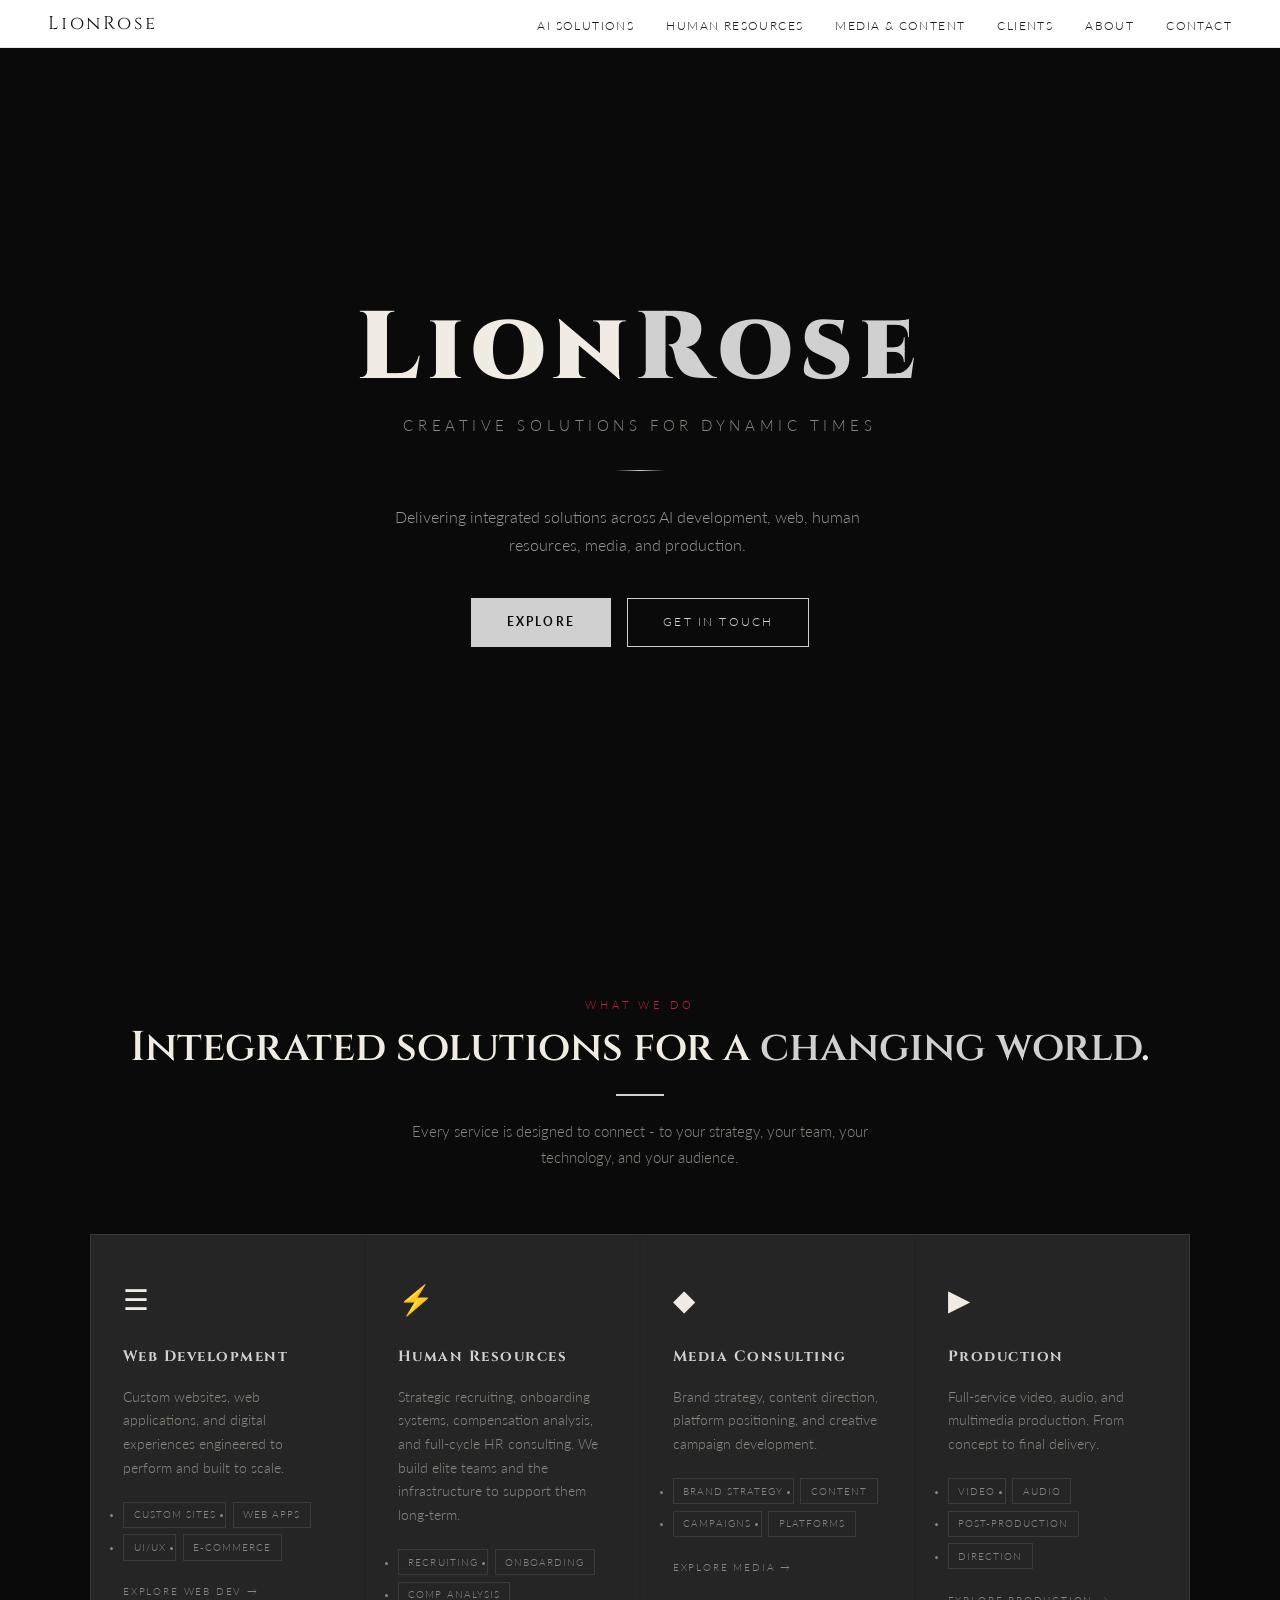
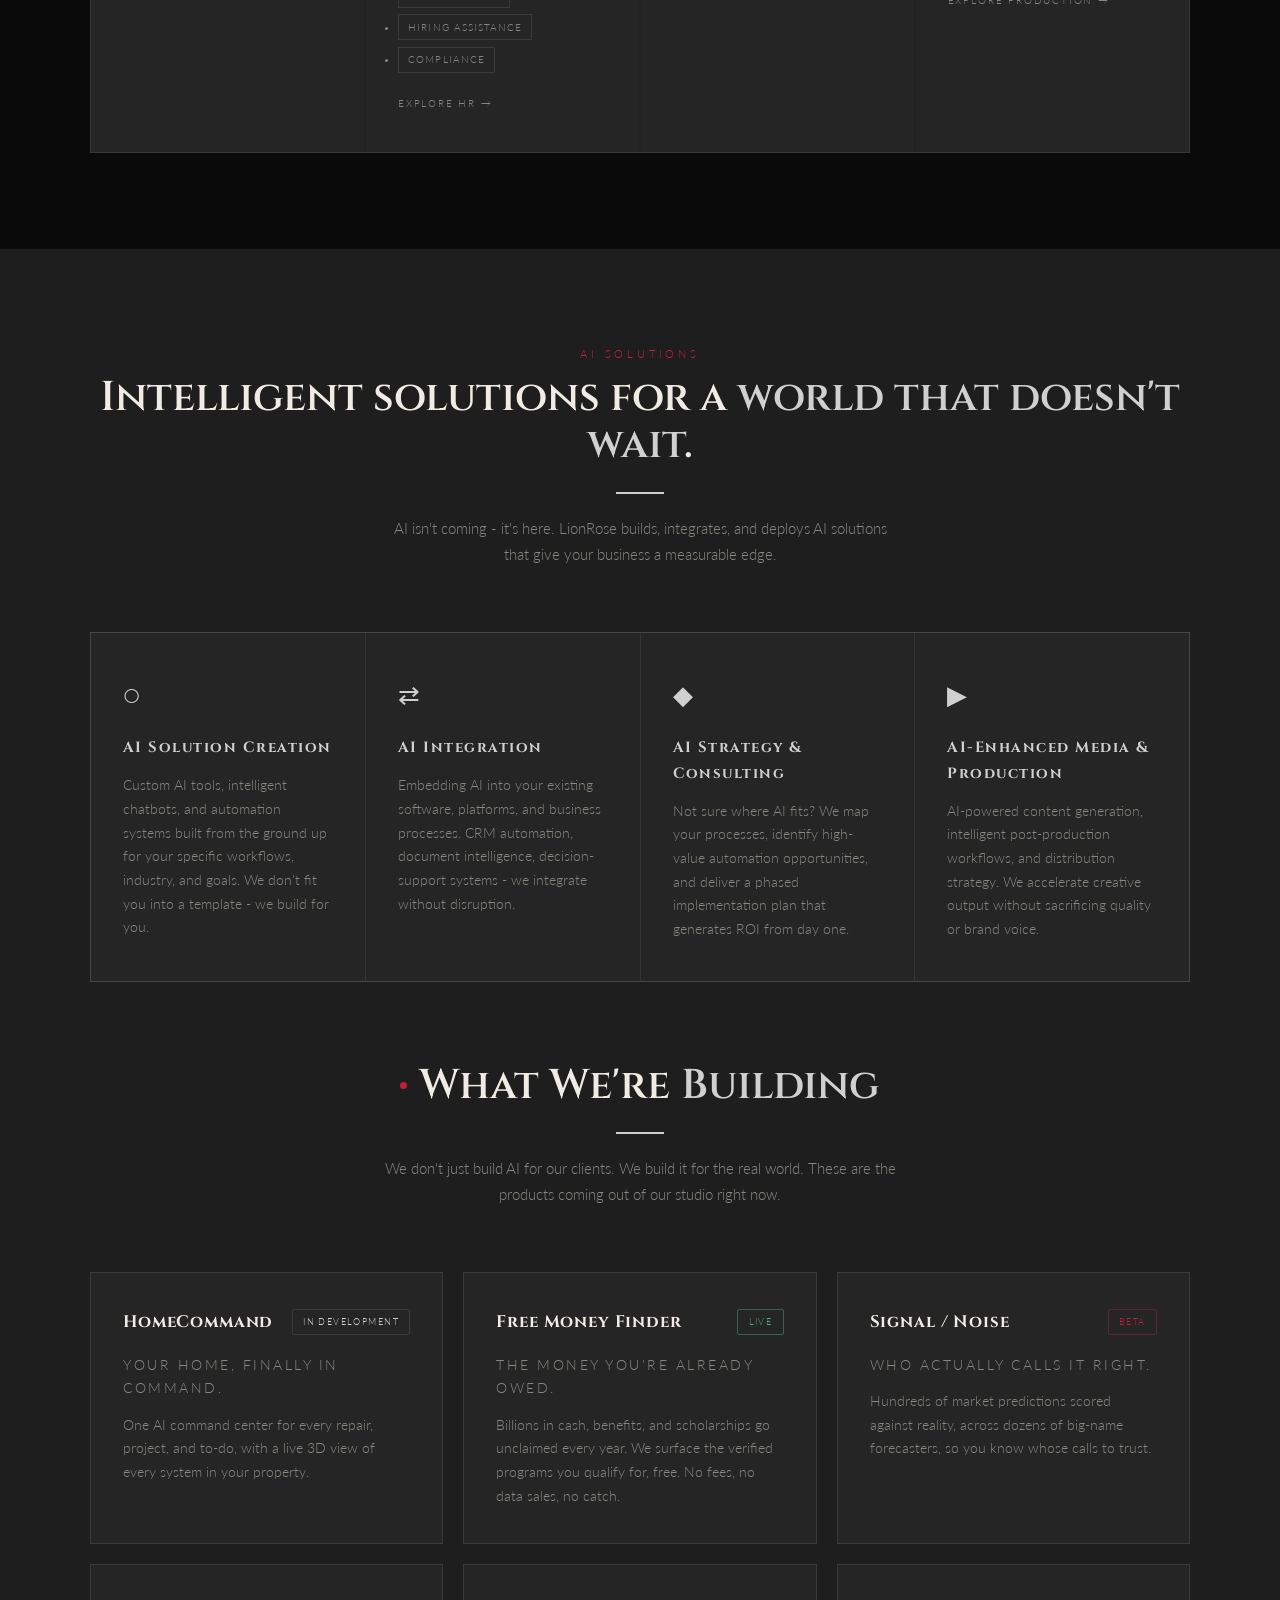
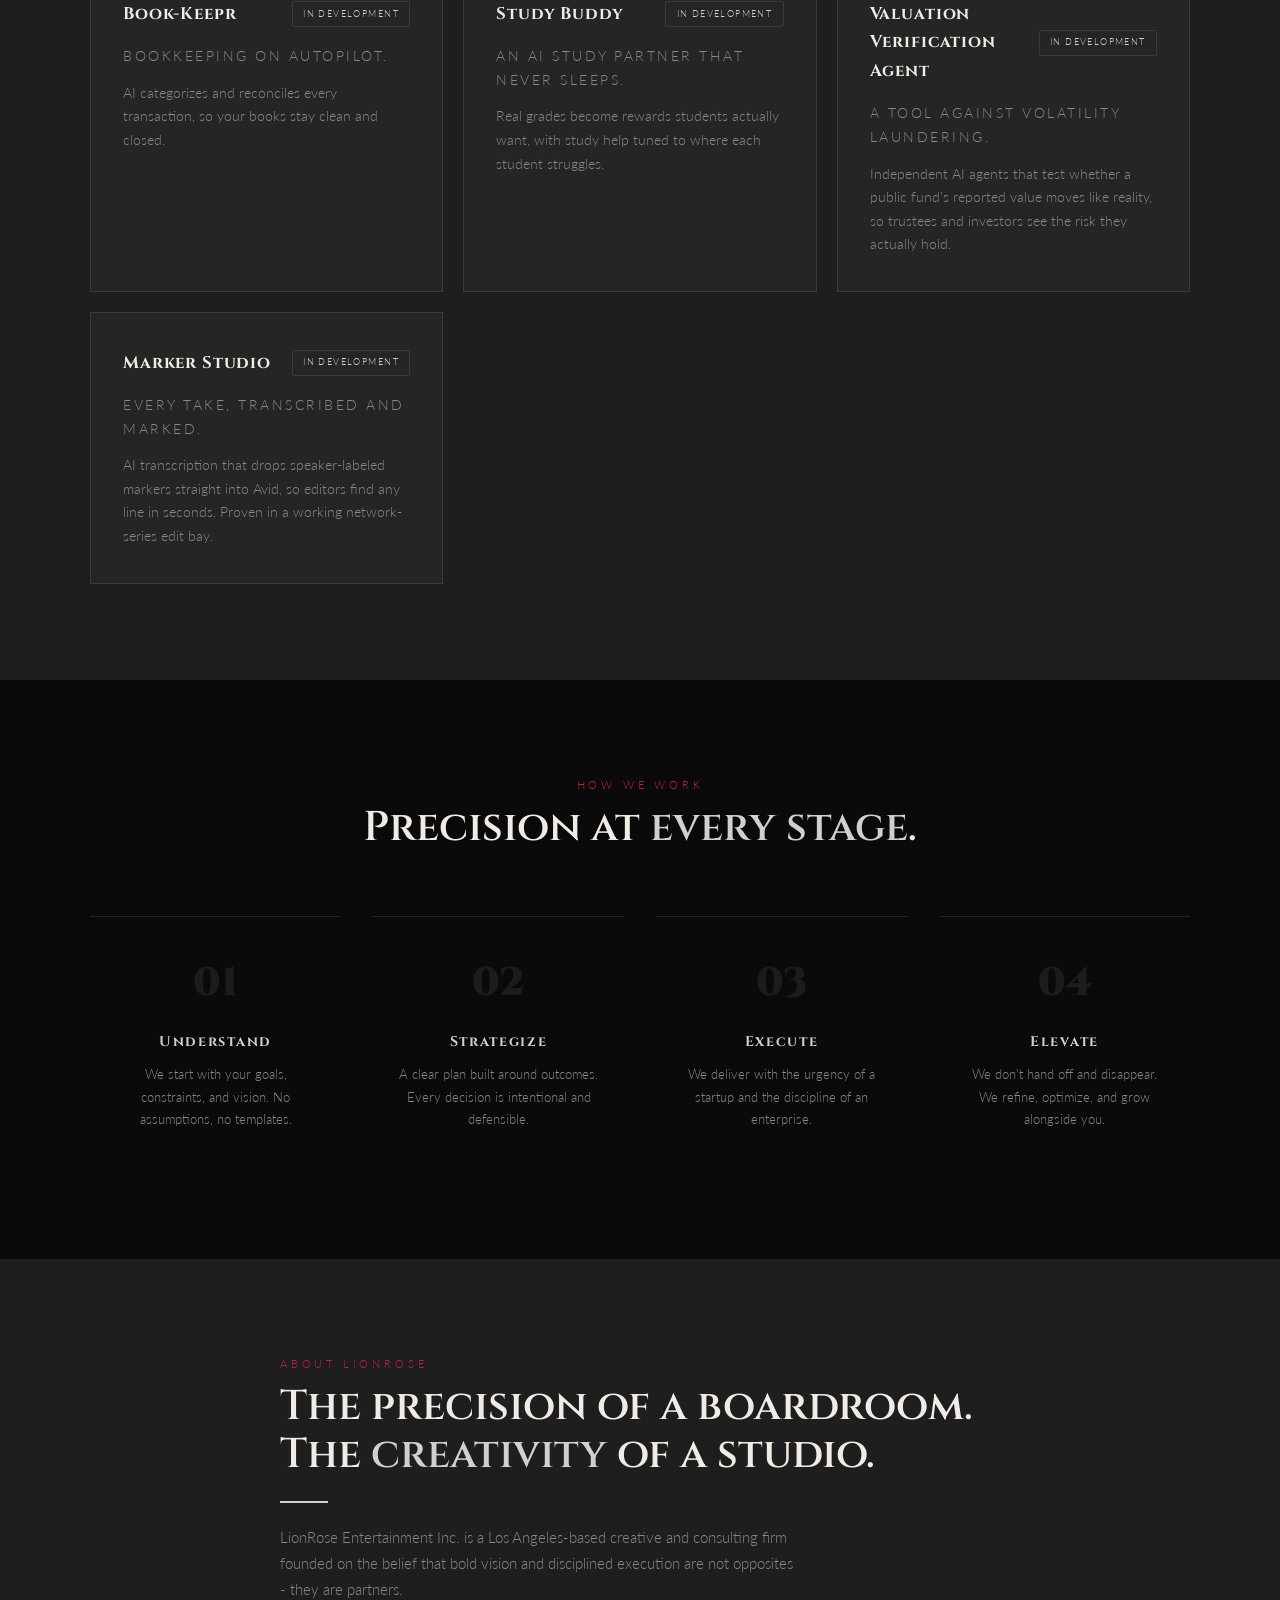
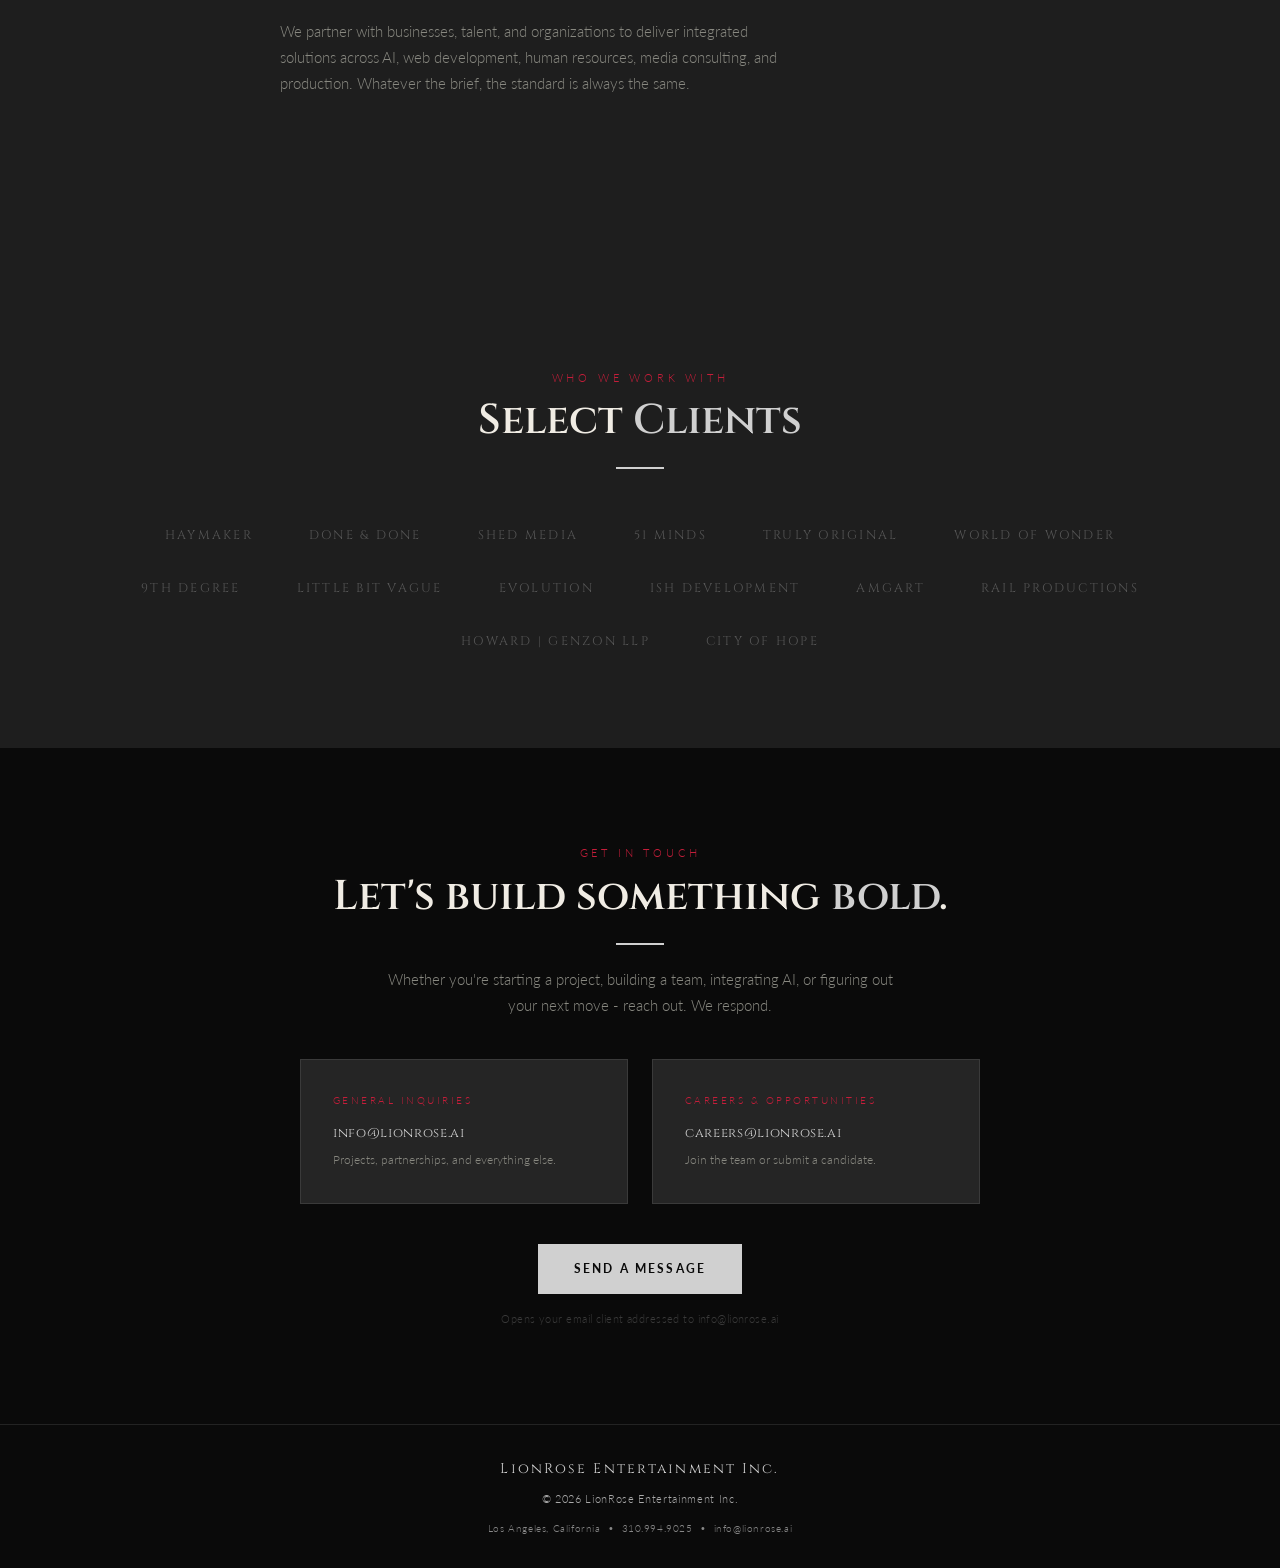
==== index.html @ 69654833 "Refresh What We're Building: FMF live, Signal/Noise rebrand, add Marker Studio" ====
<!DOCTYPE html>
<html lang="en">
<head>
  <meta charset="UTF-8" />
  <meta name="viewport" content="width=device-width, initial-scale=1.0" />
  <title>LionRose | Creative Solutions for Dynamic Times</title>
  <link href="https://fonts.googleapis.com/css2?family=Cinzel:wght@400;600;900&family=Lato:wght@300;400;700&display=swap" rel="stylesheet" />
  <style>
    *, *::before, *::after { box-sizing: border-box; margin: 0; padding: 0; }
    :root {
      --black:    #0a0a0a;
      --dark:     #1e1e1e;
      --card-bg:  #252525;
      --silver:   #d0d0d0;
      --silver-lt:#f0f0f0;
      --red:      #c41e3a;
      --white:    #f0ece4;
      --muted:    #888880;
      --border:   rgba(200,200,200,0.13);
    }
    html { scroll-behavior: smooth; }
    body { background: var(--black); color: var(--white); font-family: 'Lato', sans-serif; font-weight: 300; line-height: 1.7; overflow-x: hidden; }
    nav { position: fixed; top: 0; left: 0; right: 0; z-index: 100; display: flex; align-items: center; justify-content: space-between; padding: 0.5rem 3rem; background: #ffffff; border-bottom: 1px solid #e8e8e8; box-shadow: 0 1px 6px rgba(0,0,0,0.07); }
    .nav-logo { font-family: 'Cinzel', serif; font-size: 1.15rem; letter-spacing: 0.15em; color: #111111; text-decoration: none; }
    .nav-links { display: flex; gap: 2rem; list-style: none; }
    .nav-links a { color: #1a1a1a; text-decoration: none; font-size: 0.73rem; letter-spacing: 0.12em; text-transform: uppercase; transition: color 0.2s; }
    .nav-links a:hover { color: var(--red); }
    #hero { position: relative; min-height: 100vh; display: flex; flex-direction: column; align-items: center; justify-content: center; text-align: center; padding: 8rem 2rem 5rem; background: var(--black); overflow: hidden; }
    .hero-logo { display: none; }
    .hero-content { position: relative; z-index: 2; }
    @keyframes up { from { opacity:0; transform:translateY(18px); } to { opacity:1; transform:translateY(0); } }
    .hero-name { font-family: 'Cinzel', serif; font-size: clamp(2.8rem, 8vw, 6rem); font-weight: 900; letter-spacing: 0.08em; line-height: 1; color: var(--white); animation: up 1s 0.15s ease both; }
    .hero-name span { color: var(--silver); }
    .hero-tag { margin-top: 1rem; font-size: clamp(0.75rem, 2vw, 0.95rem); letter-spacing: 0.3em; text-transform: uppercase; color: var(--muted); animation: up 1s 0.3s ease both; }
    .divider { margin: 2rem auto; width: 50px; height: 1px; background: linear-gradient(to right, transparent, var(--silver), transparent); animation: up 1s 0.4s ease both; }
    .hero-desc { max-width: 540px; font-size: 1rem; color: #9a9490; animation: up 1s 0.5s ease both; }
    .btn-group { margin-top: 2.5rem; display: flex; gap: 1rem; flex-wrap: wrap; justify-content: center; animation: up 1s 0.7s ease both; }
    .btn { padding: 0.85rem 2.2rem; font-family: 'Lato', sans-serif; font-size: 0.75rem; letter-spacing: 0.18em; text-transform: uppercase; text-decoration: none; border: 1px solid; transition: all 0.25s; display: inline-block; }
    .btn-primary { background: var(--silver); border-color: var(--silver); color: #0a0a0a; font-weight: 700; }
    .btn-primary:hover { background: var(--silver-lt); }
    .btn-secondary { background: transparent; border-color: var(--silver); color: var(--silver); }
    .btn-secondary:hover { background: rgba(200,200,200,0.08); }
    section { padding: 6rem 2rem; }
    .container { max-width: 1100px; margin: 0 auto; }
    .sec-label { font-size: 0.68rem; letter-spacing: 0.35em; text-transform: uppercase; color: var(--red); margin-bottom: 0.6rem; }
    .sec-title { font-family: 'Cinzel', serif; font-size: clamp(1.7rem, 4vw, 2.6rem); font-weight: 600; color: var(--white); line-height: 1.15; }
    .sec-title span { color: var(--silver); }
    .sec-sub { margin-top: 1rem; max-width: 520px; color: var(--muted); font-size: 0.95rem; }
    .silver-line { width: 48px; height: 2px; background: var(--silver); margin: 1.4rem 0; }
    #ai { background: var(--dark); }
    .ai-header { text-align: center; margin-bottom: 4rem; }
    .ai-header .silver-line { margin: 1.4rem auto; }
    .ai-header .sec-sub { margin: 0 auto; text-align: center; }
    .ai-grid { display: grid; grid-template-columns: repeat(auto-fit, minmax(230px, 1fr)); gap: 1px; background: var(--border); border: 1px solid var(--border); }
    .ai-card { background: var(--card-bg); padding: 2.5rem 2rem; position: relative; overflow: hidden; transition: background 0.3s; }
    .ai-card:hover { background: #1c1c1c; }
    .ai-card::after { content: ''; position: absolute; top: 0; left: 0; width: 3px; height: 100%; background: linear-gradient(to bottom, var(--red), var(--silver)); transform: scaleY(0); transform-origin: top; transition: transform 0.35s; }
    .ai-card:hover::after { transform: scaleY(1); }
    .ai-icon { font-size: 1.6rem; margin-bottom: 1.2rem; color: var(--silver); }
    .ai-card h3 { font-family: 'Cinzel', serif; font-size: 0.93rem; letter-spacing: 0.1em; color: var(--silver); margin-bottom: 0.8rem; }
    .ai-card p { font-size: 0.87rem; color: #888880; line-height: 1.7; }
    .lab-divider { margin: 5rem auto 4rem; text-align: center; }
    .lab-divider .silver-line { margin: 1.4rem auto; }
    .lab-divider .sec-sub { margin: 0 auto; text-align: center; }
    .lab-eyebrow { display: inline-flex; align-items: center; gap: 0.5rem; font-size: 0.62rem; letter-spacing: 0.3em; text-transform: uppercase; color: var(--red); }
    .lab-pulse { width: 7px; height: 7px; border-radius: 50%; background: var(--red); box-shadow: 0 0 0 0 rgba(196,30,58,0.6); animation: pulse 2s infinite; }
    @keyframes pulse { 0% { box-shadow: 0 0 0 0 rgba(196,30,58,0.5); } 70% { box-shadow: 0 0 0 9px rgba(196,30,58,0); } 100% { box-shadow: 0 0 0 0 rgba(196,30,58,0); } }
    .lab-grid { display: grid; grid-template-columns: repeat(auto-fit, minmax(280px, 1fr)); gap: 1.25rem; }
    .lab-card { background: var(--card-bg); border: 1px solid var(--border); padding: 2.2rem 2rem; position: relative; overflow: hidden; transition: transform 0.3s, box-shadow 0.3s, border-color 0.3s; }
    .lab-card::before { content: ''; position: absolute; top: 0; left: 0; width: 100%; height: 2px; background: linear-gradient(to right, var(--red), var(--silver)); transform: scaleX(0); transform-origin: left; transition: transform 0.4s; }
    .lab-card:hover { transform: translateY(-5px); box-shadow: 0 14px 44px rgba(0,0,0,0.55); border-color: rgba(200,200,200,0.25); }
    .lab-card:hover::before { transform: scaleX(1); }
    .lab-top { display: flex; align-items: center; justify-content: space-between; margin-bottom: 1rem; gap: 1rem; }
    .lab-card h3 { font-family: 'Cinzel', serif; font-size: 1.05rem; letter-spacing: 0.05em; color: var(--white); }
    .lab-status { flex-shrink: 0; font-size: 0.55rem; letter-spacing: 0.16em; text-transform: uppercase; padding: 0.28rem 0.65rem; border: 1px solid var(--border); border-radius: 2px; color: var(--silver); white-space: nowrap; }
    .lab-status.beta { color: var(--red); border-color: rgba(196,30,58,0.4); }
    .lab-status.live { color: #4caf7d; border-color: rgba(76,175,125,0.45); }
    .lab-status.concept { color: var(--muted); }
    .lab-tagline { font-size: 0.7rem; letter-spacing: 0.18em; text-transform: uppercase; color: var(--silver); margin-bottom: 0.8rem; }
    .lab-card p { font-size: 0.87rem; color: #888880; line-height: 1.7; }
    #services { background: var(--black); }
    .services-header { text-align: center; margin-bottom: 4rem; }
    .services-header .silver-line { margin: 1.4rem auto; }
    .services-header .sec-sub { margin: 0 auto; text-align: center; }
    .services-grid { display: grid; grid-template-columns: repeat(auto-fit, minmax(240px, 1fr)); gap: 1.5px; background: var(--border); border: 1px solid var(--border); }
    .service-card { background: var(--card-bg); padding: 2.5rem 2rem; position: relative; overflow: hidden; transition: transform 0.3s, box-shadow 0.3s; display: block; text-decoration: none; color: inherit; cursor: pointer; }
    .service-card::before { content: ''; position: absolute; bottom: 0; left: 0; width: 100%; height: 2px; background: linear-gradient(to right, var(--red), var(--silver)); transform: scaleX(0); transform-origin: left; transition: transform 0.35s; }
    .service-card:hover { transform: translateY(-4px); box-shadow: 0 12px 40px rgba(0,0,0,0.5); }
    .service-card:hover::before { transform: scaleX(1); }
    .service-card-arrow { display: block; margin-top: 1.4rem; font-size: 0.63rem; letter-spacing: 0.18em; text-transform: uppercase; color: var(--muted); transition: color 0.2s; }
    .service-card:hover .service-card-arrow { color: var(--silver); }
    .s-icon { font-size: 1.8rem; margin-bottom: 1.2rem; }
    .service-card h3 { font-family: 'Cinzel', serif; font-size: 0.93rem; letter-spacing: 0.1em; color: var(--silver); margin-bottom: 1rem; }
    .service-card p { font-size: 0.87rem; color: #888880; line-height: 1.7; }
    .tag-list { margin-top: 1.4rem; display: flex; flex-wrap: wrap; gap: 0.4rem; }
    .tag { font-size: 0.63rem; letter-spacing: 0.1em; text-transform: uppercase; padding: 0.22rem 0.6rem; border: 1px solid var(--border); color: var(--muted); }
    #clients { background: var(--dark); text-align: center; }
    .clients-header { margin-bottom: 3.5rem; }
    .clients-header .silver-line { margin: 1.4rem auto; }
    .clients-row { display: flex; flex-wrap: wrap; align-items: center; justify-content: center; gap: 2rem 3.5rem; }
    .client-name { font-family: 'Cinzel', serif; font-size: 0.78rem; letter-spacing: 0.18em; text-transform: uppercase; color: #555; transition: color 0.25s; cursor: default; }
    .client-name:hover { color: var(--silver); }
    #approach { background: var(--black); text-align: center; }
    .approach-grid { margin-top: 4rem; display: grid; grid-template-columns: repeat(auto-fit, minmax(200px, 1fr)); gap: 2rem; }
    .approach-item { padding: 2rem 1.5rem; border-top: 1px solid var(--border); }
    .approach-num { font-family: 'Cinzel', serif; font-size: 2.5rem; color: rgba(200,200,200,0.1); font-weight: 900; }
    .approach-item h4 { font-family: 'Cinzel', serif; font-size: 0.88rem; letter-spacing: 0.12em; color: var(--silver); margin: 0.8rem 0 0.6rem; }
    .approach-item p { font-size: 0.83rem; color: var(--muted); }
    #about { background: var(--dark); }
    .about-intro { max-width: 720px; margin: 0 auto 5rem; }
    .about-crest { display: none; }
    .about-stats { margin-top: 2.5rem; display: grid; grid-template-columns: 1fr 1fr; gap: 2rem; }
    .stat-item h4 { font-family: 'Cinzel', serif; font-size: 1.8rem; color: var(--silver); }
    .stat-item p { font-size: 0.7rem; letter-spacing: 0.12em; text-transform: uppercase; color: var(--muted); margin-top: 0.3rem; }
    .team-label { font-family: 'Cinzel', serif; font-size: 0.78rem; letter-spacing: 0.25em; color: var(--silver); text-align: center; margin-bottom: 2.5rem; text-transform: uppercase; }
    .team-grid { display: grid; grid-template-columns: repeat(auto-fit, minmax(280px, 1fr)); gap: 2rem; }
    .team-card { background: var(--card-bg); border: 1px solid var(--border); overflow: hidden; }
    .team-photo { width: 100%; height: 150px; object-fit: cover; object-position: top center; filter: grayscale(25%); display: block; }
    .team-photo-placeholder { width: 100%; height: 150px; background: #1a1a1a; display: flex; align-items: center; justify-content: center; font-family: 'Cinzel', serif; font-size: 2rem; color: #2a2a2a; }
    .team-info { padding: 1.8rem 2rem; }
    .team-info h3 { font-family: 'Cinzel', serif; font-size: 1rem; letter-spacing: 0.08em; color: var(--white); }
    .team-role { font-size: 0.68rem; letter-spacing: 0.2em; text-transform: uppercase; color: var(--red); margin: 0.3rem 0 1rem; }
    .team-info p { font-size: 0.83rem; color: var(--muted); line-height: 1.7; }
    .team-link { display: inline-block; margin-top: 1.2rem; font-size: 0.68rem; letter-spacing: 0.15em; text-transform: uppercase; color: var(--silver); text-decoration: none; border-bottom: 1px solid var(--border); padding-bottom: 2px; transition: color 0.2s, border-color 0.2s; }
    .team-link:hover { color: var(--silver-lt); border-color: var(--silver); }
    #contact { background: var(--black); }
    .contact-inner { max-width: 680px; margin: 0 auto; text-align: center; }
    .contact-inner .sec-sub { margin: 0 auto 2.5rem; text-align: center; }
    .contact-inner .silver-line { margin: 1.4rem auto; }
    .contact-cards { display: grid; grid-template-columns: 1fr 1fr; gap: 1.5rem; margin-top: 1.5rem; }
    @media (max-width: 560px) { .contact-cards { grid-template-columns: 1fr; } }
    .contact-card { padding: 2rem; border: 1px solid var(--border); background: var(--card-bg); text-align: left; }
    .cc-label { font-size: 0.62rem; letter-spacing: 0.25em; text-transform: uppercase; color: var(--red); margin-bottom: 0.5rem; }
    .contact-card a { font-family: 'Cinzel', serif; font-size: 0.82rem; letter-spacing: 0.05em; color: var(--silver); text-decoration: none; }
    .contact-card a:hover { color: var(--silver-lt); text-decoration: underline; }
    .contact-card p { font-size: 0.77rem; color: var(--muted); margin-top: 0.4rem; }
    .contact-note { margin-top: 1rem; font-size: 0.68rem; color: #3a3a3a; letter-spacing: 0.04em; }
    footer { padding: 2rem 3rem; border-top: 1px solid var(--border); display: flex; flex-direction: column; align-items: center; gap: 0.5rem; text-align: center; }
    .footer-name { font-family: 'Cinzel', serif; font-size: 0.88rem; letter-spacing: 0.15em; color: var(--silver); }
    .footer-copy { font-size: 0.7rem; color: #aaa; letter-spacing: 0.06em; }
    .footer-small { font-size: 0.62rem; color: #888; letter-spacing: 0.06em; margin-top: 0.2rem; }
    ::-webkit-scrollbar { width: 5px; }
    ::-webkit-scrollbar-track { background: var(--black); }
    ::-webkit-scrollbar-thumb { background: #2a2a2a; border-radius: 3px; }
    @media (max-width: 640px) { nav { padding: 1rem 1.5rem; } .nav-links { gap: 1.2rem; } .nav-links a { font-size: 0.66rem; } }
  </style>
</head>
<body>
<nav>
  <a class="nav-logo" href="#">LionRose</a>
  <ul class="nav-links">
    <li><a href="#ai">AI Solutions</a></li>
    <li><a href="#services">Human Resources</a></li>
    <li><a href="#media">Media &amp; Content</a></li>
    <li><a href="#clients">Clients</a></li>
    <li><a href="#about">About</a></li>
    <li><a href="#contact">Contact</a></li>
  </ul>
</nav>
<section id="hero">
  <div class="hero-content">
  <h1 class="hero-name">Lion<span>Rose</span></h1>
  <p class="hero-tag">Creative Solutions for Dynamic Times</p>
  <div class="divider"></div>
  <p class="hero-desc">Delivering integrated solutions across AI development, web, human resources, media, and production.</p>
  <div class="btn-group">
    <a class="btn btn-primary" href="#services">Explore</a>
    <a class="btn btn-secondary" href="#contact">Get In Touch</a>
  </div>
  </div>
</section>
<section id="services" style="scroll-margin-top:60px"><span id="hr"></span><span id="media"></span>
  <div class="container">
    <div class="services-header">
      <p class="sec-label">What We Do</p>
      <h2 class="sec-title">Integrated solutions for a <span>changing world</span>.</h2>
      <div class="silver-line"></div>
      <p class="sec-sub">Every service is designed to connect - to your strategy, your team, your technology, and your audience.</p>
    </div>
    <div class="services-grid">
      <a class="service-card" href="web.html"><div class="s-icon">&#9776;</div><h3>Web Development</h3><p>Custom websites, web applications, and digital experiences engineered to perform and built to scale.</p><ul class="tag-list"><li class="tag">Custom Sites</li><li class="tag">Web Apps</li><li class="tag">UI/UX</li><li class="tag">E-Commerce</li></ul><span class="service-card-arrow">Explore Web Dev &rarr;</span></a>
      <a class="service-card" href="hr.html"><div class="s-icon">&#9889;</div><h3>Human Resources</h3><p>Strategic recruiting, onboarding systems, compensation analysis, and full-cycle HR consulting. We build elite teams and the infrastructure to support them long-term.</p><ul class="tag-list"><li class="tag">Recruiting</li><li class="tag">Onboarding</li><li class="tag">Comp Analysis</li><li class="tag">Hiring Assistance</li><li class="tag">Compliance</li></ul><span class="service-card-arrow">Explore HR &rarr;</span></a>
      <a class="service-card" href="media.html"><div class="s-icon">&#9670;</div><h3>Media Consulting</h3><p>Brand strategy, content direction, platform positioning, and creative campaign development.</p><ul class="tag-list"><li class="tag">Brand Strategy</li><li class="tag">Content</li><li class="tag">Campaigns</li><li class="tag">Platforms</li></ul><span class="service-card-arrow">Explore Media &rarr;</span></a>
      <a class="service-card" href="production.html"><div class="s-icon">&#9654;</div><h3>Production</h3><p>Full-service video, audio, and multimedia production. From concept to final delivery.</p><ul class="tag-list"><li class="tag">Video</li><li class="tag">Audio</li><li class="tag">Post-Production</li><li class="tag">Direction</li></ul><span class="service-card-arrow">Explore Production &rarr;</span></a>
    </div>
  </div>
</section>
<section id="ai">
  <div class="container">
    <div class="ai-header">
      <p class="sec-label">AI Solutions</p>
      <h2 class="sec-title">Intelligent solutions for a <span>world that doesn't wait</span>.</h2>
      <div class="silver-line"></div>
      <p class="sec-sub">AI isn't coming - it's here. LionRose builds, integrates, and deploys AI solutions that give your business a measurable edge.</p>
    </div>
    <div class="ai-grid">
      <div class="ai-card"><div class="ai-icon">&#9675;</div><h3>AI Solution Creation</h3><p>Custom AI tools, intelligent chatbots, and automation systems built from the ground up for your specific workflows, industry, and goals. We don't fit you into a template - we build for you.</p></div>
      <div class="ai-card"><div class="ai-icon">&#8644;</div><h3>AI Integration</h3><p>Embedding AI into your existing software, platforms, and business processes. CRM automation, document intelligence, decision-support systems - we integrate without disruption.</p></div>
      <div class="ai-card"><div class="ai-icon">&#9670;</div><h3>AI Strategy &amp; Consulting</h3><p>Not sure where AI fits? We map your processes, identify high-value automation opportunities, and deliver a phased implementation plan that generates ROI from day one.</p></div>
      <div class="ai-card"><div class="ai-icon">&#9654;</div><h3>AI-Enhanced Media &amp; Production</h3><p>AI-powered content generation, intelligent post-production workflows, and distribution strategy. We accelerate creative output without sacrificing quality or brand voice.</p></div>
    </div>
    <div class="lab-divider">
      <h2 class="sec-title" style="display:inline-flex;align-items:center;gap:0.7rem;"><span class="lab-pulse"></span>What We're <span>Building</span></h2>
      <div class="silver-line"></div>
      <p class="sec-sub">We don't just build AI for our clients. We build it for the real world. These are the products coming out of our studio right now.</p>
    </div>
    <div class="lab-grid">
      <div class="lab-card">
        <div class="lab-top"><h3>HomeCommand</h3><span class="lab-status">In Development</span></div>
        <p class="lab-tagline">Your home, finally in command.</p>
        <p>One AI command center for every repair, project, and to-do, with a live 3D view of every system in your property.</p>
      </div>
      <div class="lab-card">
        <div class="lab-top"><h3>Free Money Finder</h3><span class="lab-status live">Live</span></div>
        <p class="lab-tagline">The money you're already owed.</p>
        <p>Billions in cash, benefits, and scholarships go unclaimed every year. We surface the verified programs you qualify for, free. No fees, no data sales, no catch.</p>
      </div>
      <div class="lab-card">
        <div class="lab-top"><h3>Signal / Noise</h3><span class="lab-status beta">Beta</span></div>
        <p class="lab-tagline">Who actually calls it right.</p>
        <p>Hundreds of market predictions scored against reality, across dozens of big-name forecasters, so you know whose calls to trust.</p>
      </div>
      <div class="lab-card">
        <div class="lab-top"><h3>Book-Keepr</h3><span class="lab-status">In Development</span></div>
        <p class="lab-tagline">Bookkeeping on autopilot.</p>
        <p>AI categorizes and reconciles every transaction, so your books stay clean and closed.</p>
      </div>
      <div class="lab-card">
        <div class="lab-top"><h3>Study Buddy</h3><span class="lab-status">In Development</span></div>
        <p class="lab-tagline">An AI study partner that never sleeps.</p>
        <p>Real grades become rewards students actually want, with study help tuned to where each student struggles.</p>
      </div>
      <div class="lab-card">
        <div class="lab-top"><h3>Valuation Verification Agent</h3><span class="lab-status">In Development</span></div>
        <p class="lab-tagline">A tool against volatility laundering.</p>
        <p>Independent AI agents that test whether a public fund's reported value moves like reality, so trustees and investors see the risk they actually hold.</p>
      </div>
      <div class="lab-card">
        <div class="lab-top"><h3>Marker Studio</h3><span class="lab-status">In Development</span></div>
        <p class="lab-tagline">Every take, transcribed and marked.</p>
        <p>AI transcription that drops speaker-labeled markers straight into Avid, so editors find any line in seconds. Proven in a working network-series edit bay.</p>
      </div>
    </div>
  </div>
</section>
<section id="approach">
  <div class="container">
    <p class="sec-label">How We Work</p>
    <h2 class="sec-title">Precision at <span>every stage</span>.</h2>
    <div class="approach-grid">
      <div class="approach-item"><div class="approach-num">01</div><h4>Understand</h4><p>We start with your goals, constraints, and vision. No assumptions, no templates.</p></div>
      <div class="approach-item"><div class="approach-num">02</div><h4>Strategize</h4><p>A clear plan built around outcomes. Every decision is intentional and defensible.</p></div>
      <div class="approach-item"><div class="approach-num">03</div><h4>Execute</h4><p>We deliver with the urgency of a startup and the discipline of an enterprise.</p></div>
      <div class="approach-item"><div class="approach-num">04</div><h4>Elevate</h4><p>We don't hand off and disappear. We refine, optimize, and grow alongside you.</p></div>
    </div>
  </div>
</section>
<section id="about">
  <div class="container">
    <div class="about-intro">
      <div class="about-text">
        <p class="sec-label">About LionRose</p>
        <h2 class="sec-title">The precision of a boardroom.<br>The <span>creativity</span> of a studio.</h2>
        <div class="silver-line"></div>
        <p class="sec-sub">LionRose Entertainment Inc. is a Los Angeles-based creative and consulting firm founded on the belief that bold vision and disciplined execution are not opposites - they are partners.</p>
        <p class="sec-sub" style="margin-top:1rem;">We partner with businesses, talent, and organizations to deliver integrated solutions across AI, web development, human resources, media consulting, and production. Whatever the brief, the standard is always the same.</p>
      </div>
    </div>
  </div>
</section>
<section id="clients">
  <div class="container">
    <div class="clients-header"><p class="sec-label">Who We Work With</p><h2 class="sec-title">Select <span>Clients</span></h2><div class="silver-line"></div></div>
    <div class="clients-row">
      <span class="client-name">Haymaker</span><span class="client-name">Done &amp; Done</span><span class="client-name">Shed Media</span><span class="client-name">51 Minds</span><span class="client-name">Truly Original</span><span class="client-name">World of Wonder</span><span class="client-name">9th Degree</span><span class="client-name">Little Bit Vague</span><span class="client-name">Evolution</span><span class="client-name">ISH Development</span><span class="client-name">AMGart</span><span class="client-name">Rail Productions</span><span class="client-name">Howard | Genzon LLP</span><span class="client-name">City of Hope</span>
    </div>
  </div>
</section>
<section id="contact">
  <div class="container">
    <div class="contact-inner">
      <p class="sec-label">Get In Touch</p>
      <h2 class="sec-title">Let's build something <span>bold</span>.</h2>
      <div class="silver-line"></div>
      <p class="sec-sub">Whether you're starting a project, building a team, integrating AI, or figuring out your next move - reach out. We respond.</p>
      <div class="contact-cards">
        <div class="contact-card"><div class="cc-label">General Inquiries</div><a href="mailto:info@lionrose.ai">info@lionrose.ai</a><p>Projects, partnerships, and everything else.</p></div>
        <div class="contact-card"><div class="cc-label">Careers &amp; Opportunities</div><a href="mailto:careers@lionrose.ai">careers@lionrose.ai</a><p>Join the team or submit a candidate.</p></div>
      </div>
      <div style="margin-top:2.5rem;"><a class="btn btn-primary" href="mailto:info@lionrose.ai">Send a Message</a></div>
      <p class="contact-note">Opens your email client addressed to info@lionrose.ai</p>
    </div>
  </div>
</section>
<footer>
  <span class="footer-name">LionRose Entertainment Inc.</span>
  <span class="footer-copy">&copy; 2026 LionRose Entertainment Inc.</span>
  <span class="footer-small">Los Angeles, California &nbsp;&bull;&nbsp; 310.994.9025 &nbsp;&bull;&nbsp; info@lionrose.ai</span>
</footer>
</body>
</html>
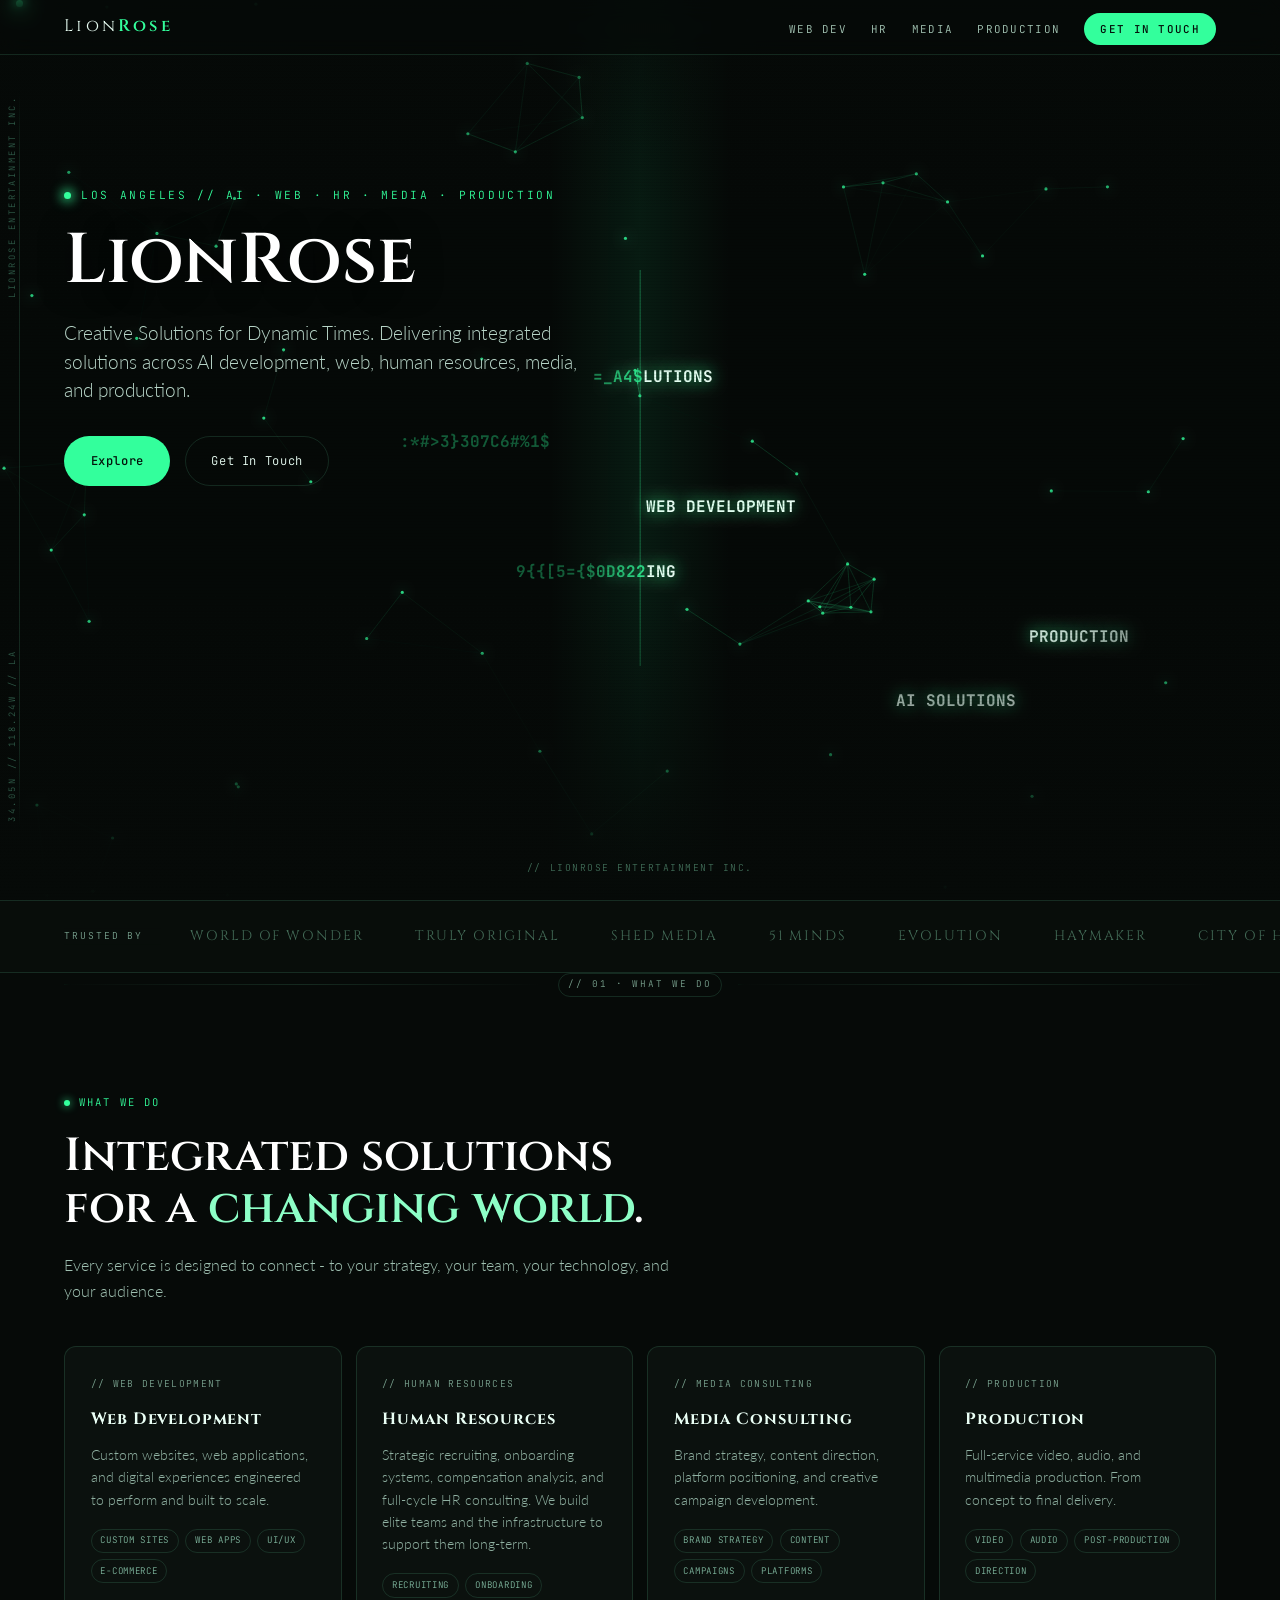
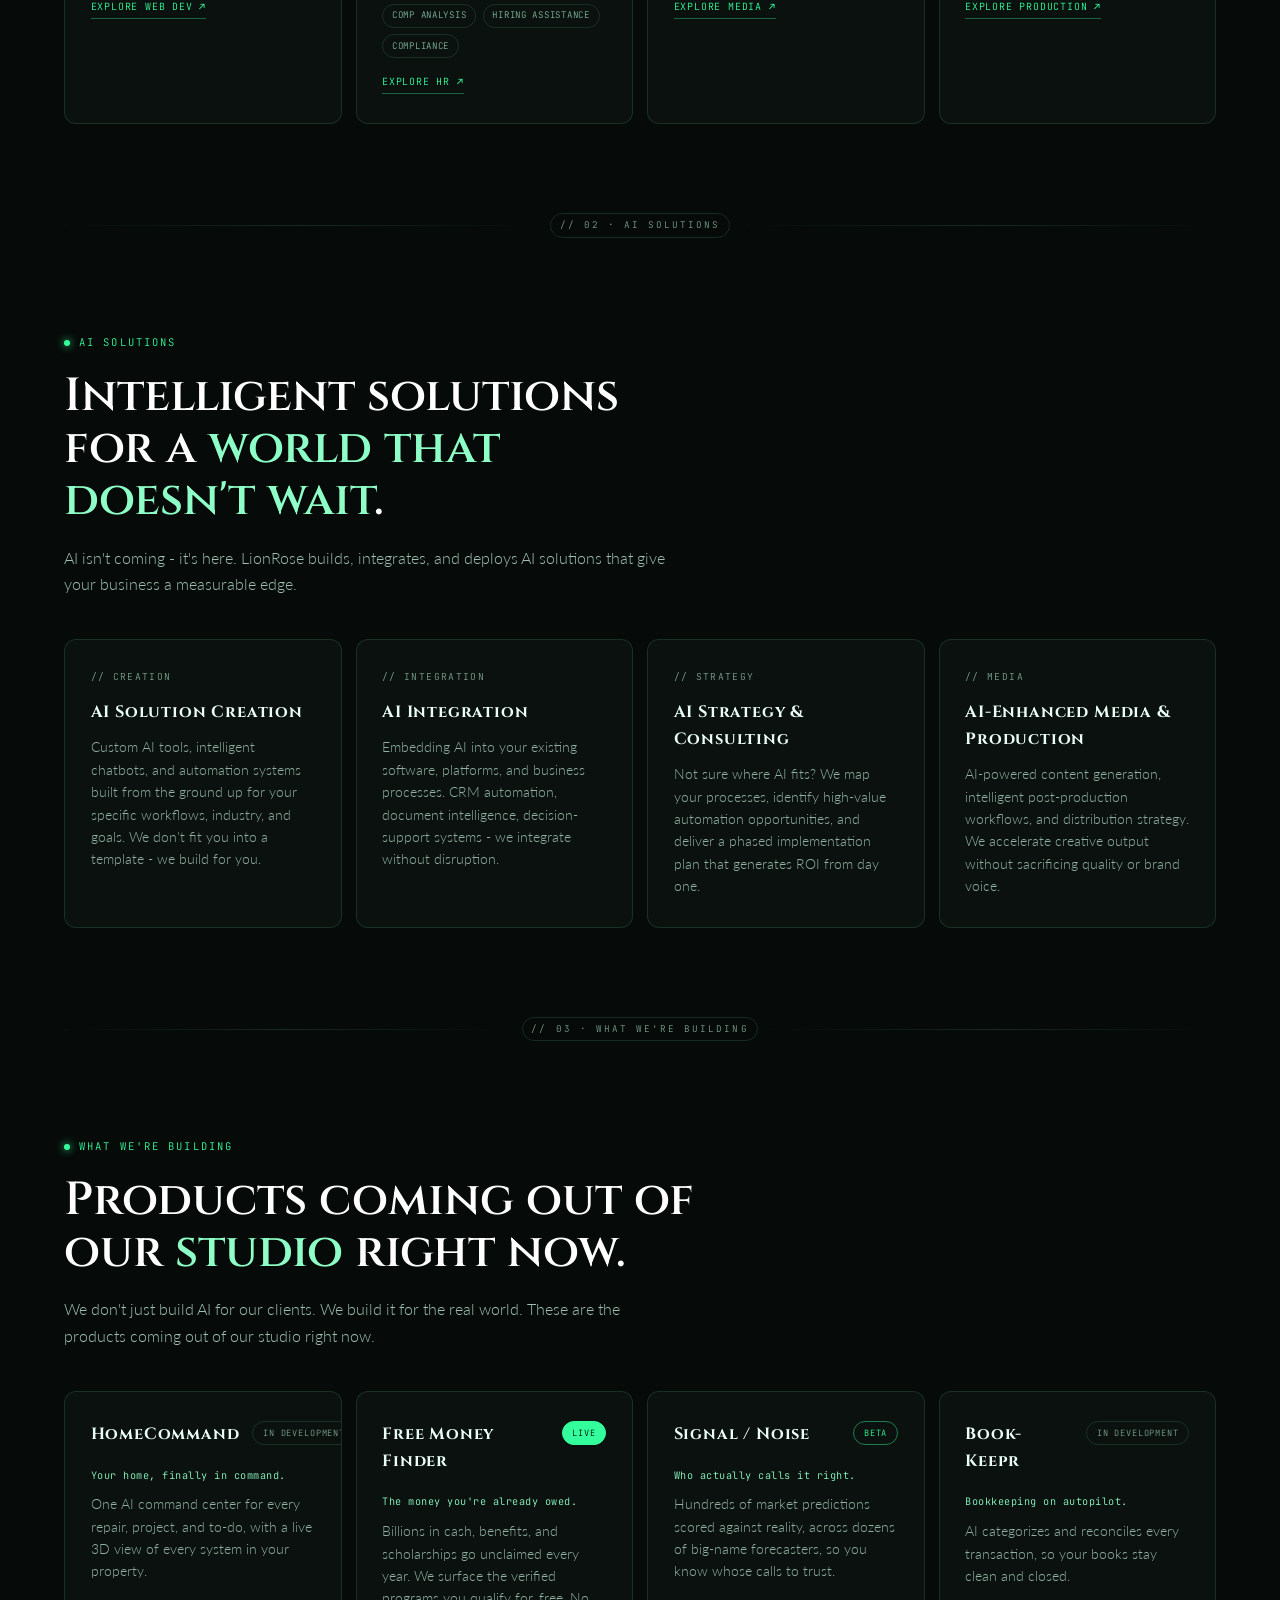
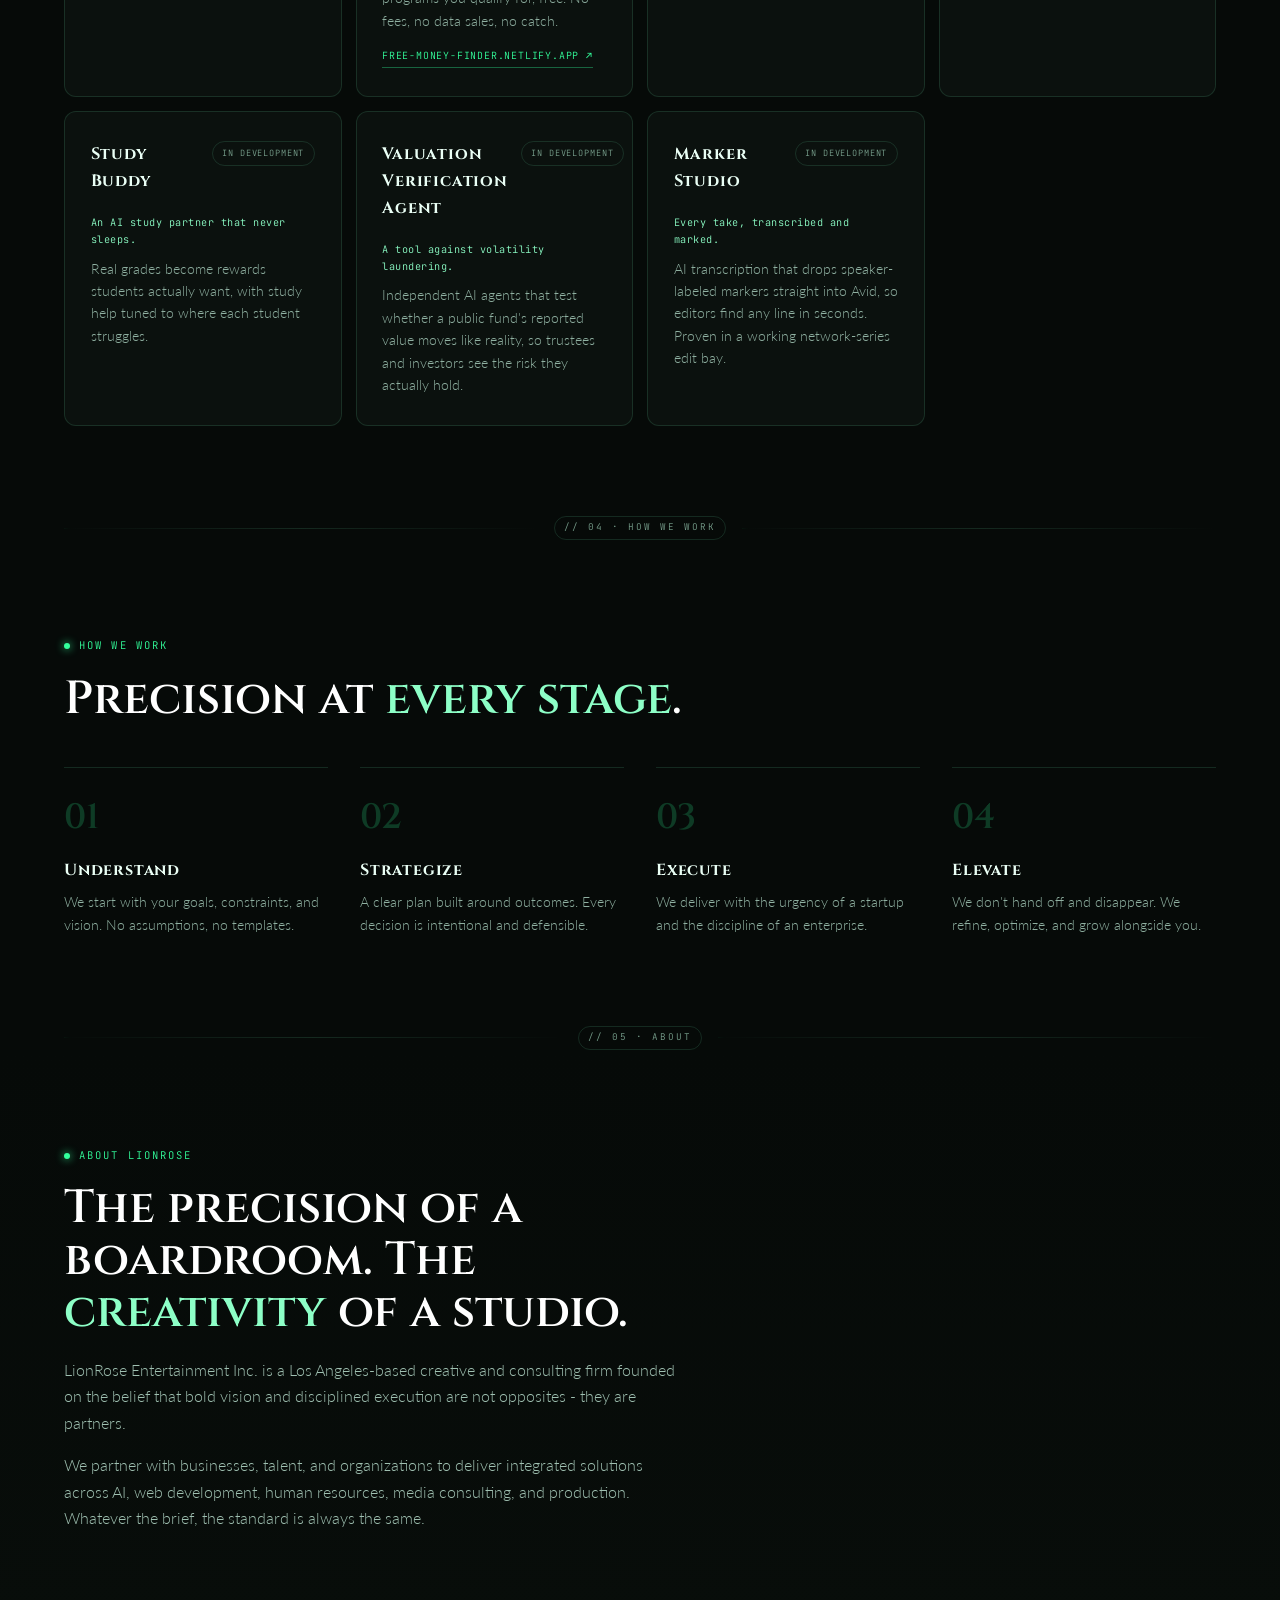
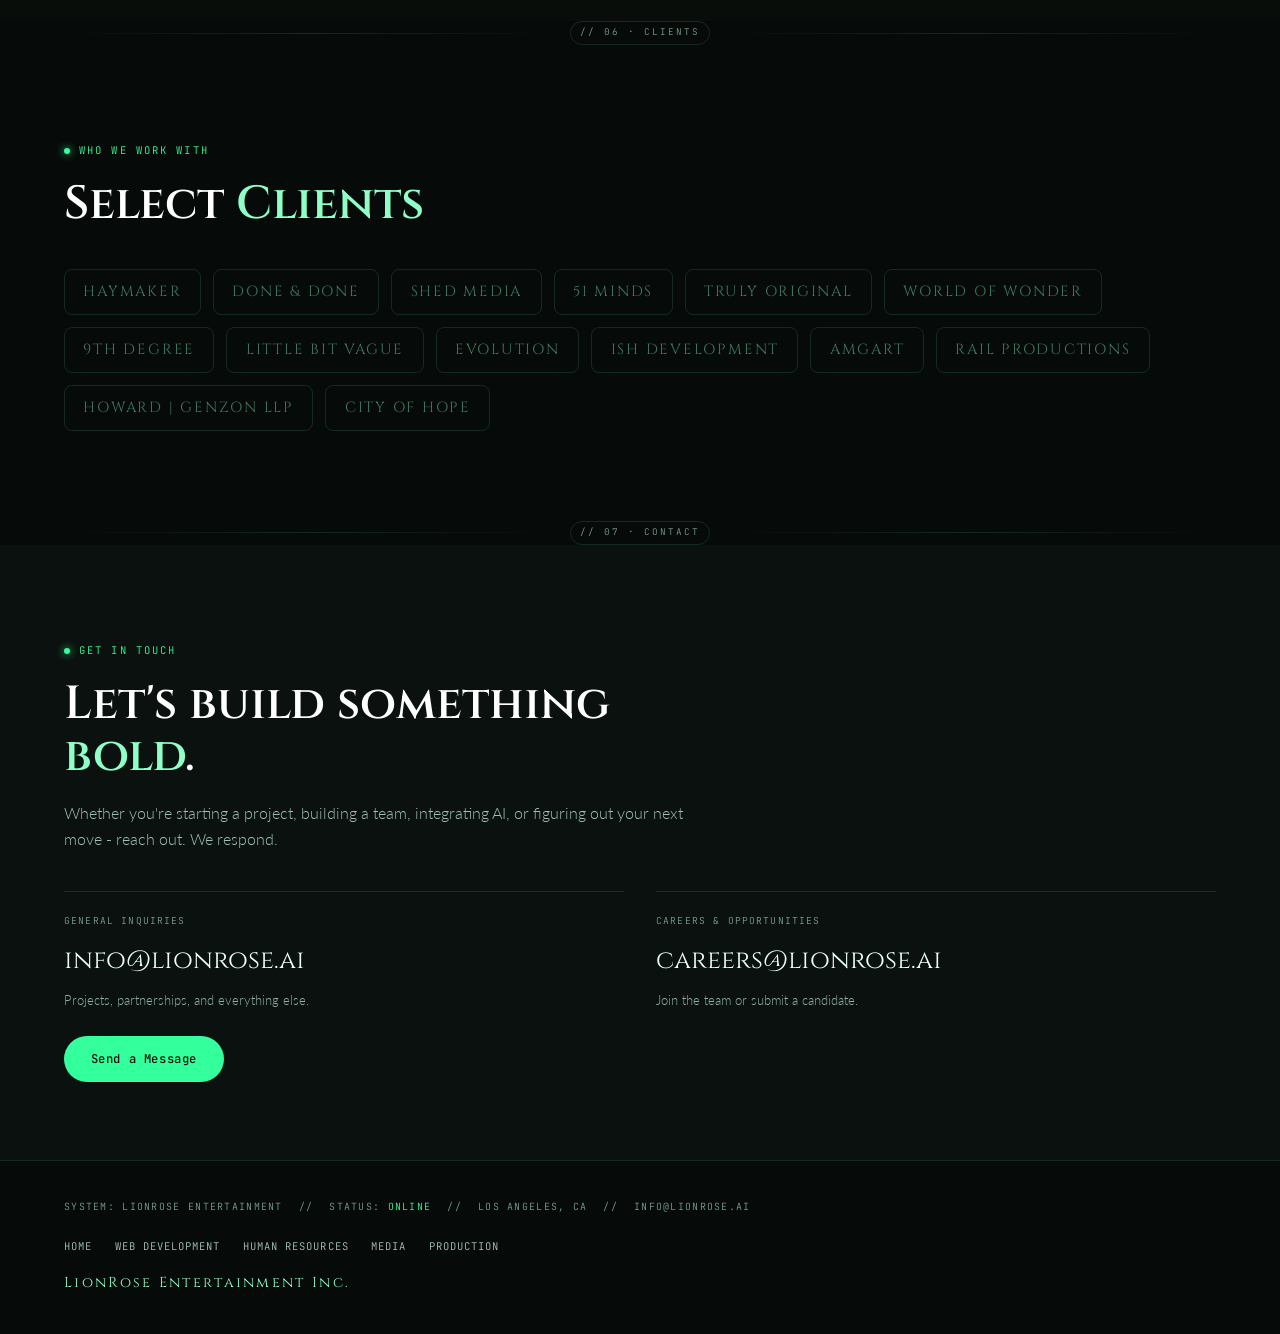
==== commit 0debeed2: "Green digital reskin: all 5 pages, shared theme, decode hero, animated flair, client logos" ====
--- a/index.html
+++ b/index.html
@@ -1,301 +1,171 @@
 <!DOCTYPE html>
 <html lang="en">
 <head>
-  <meta charset="UTF-8" />
-  <meta name="viewport" content="width=device-width, initial-scale=1.0" />
-  <title>LionRose | Creative Solutions for Dynamic Times</title>
-  <link href="https://fonts.googleapis.com/css2?family=Cinzel:wght@400;600;900&family=Lato:wght@300;400;700&display=swap" rel="stylesheet" />
-  <style>
-    *, *::before, *::after { box-sizing: border-box; margin: 0; padding: 0; }
-    :root {
-      --black:    #0a0a0a;
-      --dark:     #1e1e1e;
-      --card-bg:  #252525;
-      --silver:   #d0d0d0;
-      --silver-lt:#f0f0f0;
-      --red:      #c41e3a;
-      --white:    #f0ece4;
-      --muted:    #888880;
-      --border:   rgba(200,200,200,0.13);
-    }
-    html { scroll-behavior: smooth; }
-    body { background: var(--black); color: var(--white); font-family: 'Lato', sans-serif; font-weight: 300; line-height: 1.7; overflow-x: hidden; }
-    nav { position: fixed; top: 0; left: 0; right: 0; z-index: 100; display: flex; align-items: center; justify-content: space-between; padding: 0.5rem 3rem; background: #ffffff; border-bottom: 1px solid #e8e8e8; box-shadow: 0 1px 6px rgba(0,0,0,0.07); }
-    .nav-logo { font-family: 'Cinzel', serif; font-size: 1.15rem; letter-spacing: 0.15em; color: #111111; text-decoration: none; }
-    .nav-links { display: flex; gap: 2rem; list-style: none; }
-    .nav-links a { color: #1a1a1a; text-decoration: none; font-size: 0.73rem; letter-spacing: 0.12em; text-transform: uppercase; transition: color 0.2s; }
-    .nav-links a:hover { color: var(--red); }
-    #hero { position: relative; min-height: 100vh; display: flex; flex-direction: column; align-items: center; justify-content: center; text-align: center; padding: 8rem 2rem 5rem; background: var(--black); overflow: hidden; }
-    .hero-logo { display: none; }
-    .hero-content { position: relative; z-index: 2; }
-    @keyframes up { from { opacity:0; transform:translateY(18px); } to { opacity:1; transform:translateY(0); } }
-    .hero-name { font-family: 'Cinzel', serif; font-size: clamp(2.8rem, 8vw, 6rem); font-weight: 900; letter-spacing: 0.08em; line-height: 1; color: var(--white); animation: up 1s 0.15s ease both; }
-    .hero-name span { color: var(--silver); }
-    .hero-tag { margin-top: 1rem; font-size: clamp(0.75rem, 2vw, 0.95rem); letter-spacing: 0.3em; text-transform: uppercase; color: var(--muted); animation: up 1s 0.3s ease both; }
-    .divider { margin: 2rem auto; width: 50px; height: 1px; background: linear-gradient(to right, transparent, var(--silver), transparent); animation: up 1s 0.4s ease both; }
-    .hero-desc { max-width: 540px; font-size: 1rem; color: #9a9490; animation: up 1s 0.5s ease both; }
-    .btn-group { margin-top: 2.5rem; display: flex; gap: 1rem; flex-wrap: wrap; justify-content: center; animation: up 1s 0.7s ease both; }
-    .btn { padding: 0.85rem 2.2rem; font-family: 'Lato', sans-serif; font-size: 0.75rem; letter-spacing: 0.18em; text-transform: uppercase; text-decoration: none; border: 1px solid; transition: all 0.25s; display: inline-block; }
-    .btn-primary { background: var(--silver); border-color: var(--silver); color: #0a0a0a; font-weight: 700; }
-    .btn-primary:hover { background: var(--silver-lt); }
-    .btn-secondary { background: transparent; border-color: var(--silver); color: var(--silver); }
-    .btn-secondary:hover { background: rgba(200,200,200,0.08); }
-    section { padding: 6rem 2rem; }
-    .container { max-width: 1100px; margin: 0 auto; }
-    .sec-label { font-size: 0.68rem; letter-spacing: 0.35em; text-transform: uppercase; color: var(--red); margin-bottom: 0.6rem; }
-    .sec-title { font-family: 'Cinzel', serif; font-size: clamp(1.7rem, 4vw, 2.6rem); font-weight: 600; color: var(--white); line-height: 1.15; }
-    .sec-title span { color: var(--silver); }
-    .sec-sub { margin-top: 1rem; max-width: 520px; color: var(--muted); font-size: 0.95rem; }
-    .silver-line { width: 48px; height: 2px; background: var(--silver); margin: 1.4rem 0; }
-    #ai { background: var(--dark); }
-    .ai-header { text-align: center; margin-bottom: 4rem; }
-    .ai-header .silver-line { margin: 1.4rem auto; }
-    .ai-header .sec-sub { margin: 0 auto; text-align: center; }
-    .ai-grid { display: grid; grid-template-columns: repeat(auto-fit, minmax(230px, 1fr)); gap: 1px; background: var(--border); border: 1px solid var(--border); }
-    .ai-card { background: var(--card-bg); padding: 2.5rem 2rem; position: relative; overflow: hidden; transition: background 0.3s; }
-    .ai-card:hover { background: #1c1c1c; }
-    .ai-card::after { content: ''; position: absolute; top: 0; left: 0; width: 3px; height: 100%; background: linear-gradient(to bottom, var(--red), var(--silver)); transform: scaleY(0); transform-origin: top; transition: transform 0.35s; }
-    .ai-card:hover::after { transform: scaleY(1); }
-    .ai-icon { font-size: 1.6rem; margin-bottom: 1.2rem; color: var(--silver); }
-    .ai-card h3 { font-family: 'Cinzel', serif; font-size: 0.93rem; letter-spacing: 0.1em; color: var(--silver); margin-bottom: 0.8rem; }
-    .ai-card p { font-size: 0.87rem; color: #888880; line-height: 1.7; }
-    .lab-divider { margin: 5rem auto 4rem; text-align: center; }
-    .lab-divider .silver-line { margin: 1.4rem auto; }
-    .lab-divider .sec-sub { margin: 0 auto; text-align: center; }
-    .lab-eyebrow { display: inline-flex; align-items: center; gap: 0.5rem; font-size: 0.62rem; letter-spacing: 0.3em; text-transform: uppercase; color: var(--red); }
-    .lab-pulse { width: 7px; height: 7px; border-radius: 50%; background: var(--red); box-shadow: 0 0 0 0 rgba(196,30,58,0.6); animation: pulse 2s infinite; }
-    @keyframes pulse { 0% { box-shadow: 0 0 0 0 rgba(196,30,58,0.5); } 70% { box-shadow: 0 0 0 9px rgba(196,30,58,0); } 100% { box-shadow: 0 0 0 0 rgba(196,30,58,0); } }
-    .lab-grid { display: grid; grid-template-columns: repeat(auto-fit, minmax(280px, 1fr)); gap: 1.25rem; }
-    .lab-card { background: var(--card-bg); border: 1px solid var(--border); padding: 2.2rem 2rem; position: relative; overflow: hidden; transition: transform 0.3s, box-shadow 0.3s, border-color 0.3s; }
-    .lab-card::before { content: ''; position: absolute; top: 0; left: 0; width: 100%; height: 2px; background: linear-gradient(to right, var(--red), var(--silver)); transform: scaleX(0); transform-origin: left; transition: transform 0.4s; }
-    .lab-card:hover { transform: translateY(-5px); box-shadow: 0 14px 44px rgba(0,0,0,0.55); border-color: rgba(200,200,200,0.25); }
-    .lab-card:hover::before { transform: scaleX(1); }
-    .lab-top { display: flex; align-items: center; justify-content: space-between; margin-bottom: 1rem; gap: 1rem; }
-    .lab-card h3 { font-family: 'Cinzel', serif; font-size: 1.05rem; letter-spacing: 0.05em; color: var(--white); }
-    .lab-status { flex-shrink: 0; font-size: 0.55rem; letter-spacing: 0.16em; text-transform: uppercase; padding: 0.28rem 0.65rem; border: 1px solid var(--border); border-radius: 2px; color: var(--silver); white-space: nowrap; }
-    .lab-status.beta { color: var(--red); border-color: rgba(196,30,58,0.4); }
-    .lab-status.live { color: #4caf7d; border-color: rgba(76,175,125,0.45); }
-    .lab-status.concept { color: var(--muted); }
-    .lab-tagline { font-size: 0.7rem; letter-spacing: 0.18em; text-transform: uppercase; color: var(--silver); margin-bottom: 0.8rem; }
-    .lab-card p { font-size: 0.87rem; color: #888880; line-height: 1.7; }
-    #services { background: var(--black); }
-    .services-header { text-align: center; margin-bottom: 4rem; }
-    .services-header .silver-line { margin: 1.4rem auto; }
-    .services-header .sec-sub { margin: 0 auto; text-align: center; }
-    .services-grid { display: grid; grid-template-columns: repeat(auto-fit, minmax(240px, 1fr)); gap: 1.5px; background: var(--border); border: 1px solid var(--border); }
-    .service-card { background: var(--card-bg); padding: 2.5rem 2rem; position: relative; overflow: hidden; transition: transform 0.3s, box-shadow 0.3s; display: block; text-decoration: none; color: inherit; cursor: pointer; }
-    .service-card::before { content: ''; position: absolute; bottom: 0; left: 0; width: 100%; height: 2px; background: linear-gradient(to right, var(--red), var(--silver)); transform: scaleX(0); transform-origin: left; transition: transform 0.35s; }
-    .service-card:hover { transform: translateY(-4px); box-shadow: 0 12px 40px rgba(0,0,0,0.5); }
-    .service-card:hover::before { transform: scaleX(1); }
-    .service-card-arrow { display: block; margin-top: 1.4rem; font-size: 0.63rem; letter-spacing: 0.18em; text-transform: uppercase; color: var(--muted); transition: color 0.2s; }
-    .service-card:hover .service-card-arrow { color: var(--silver); }
-    .s-icon { font-size: 1.8rem; margin-bottom: 1.2rem; }
-    .service-card h3 { font-family: 'Cinzel', serif; font-size: 0.93rem; letter-spacing: 0.1em; color: var(--silver); margin-bottom: 1rem; }
-    .service-card p { font-size: 0.87rem; color: #888880; line-height: 1.7; }
-    .tag-list { margin-top: 1.4rem; display: flex; flex-wrap: wrap; gap: 0.4rem; }
-    .tag { font-size: 0.63rem; letter-spacing: 0.1em; text-transform: uppercase; padding: 0.22rem 0.6rem; border: 1px solid var(--border); color: var(--muted); }
-    #clients { background: var(--dark); text-align: center; }
-    .clients-header { margin-bottom: 3.5rem; }
-    .clients-header .silver-line { margin: 1.4rem auto; }
-    .clients-row { display: flex; flex-wrap: wrap; align-items: center; justify-content: center; gap: 2rem 3.5rem; }
-    .client-name { font-family: 'Cinzel', serif; font-size: 0.78rem; letter-spacing: 0.18em; text-transform: uppercase; color: #555; transition: color 0.25s; cursor: default; }
-    .client-name:hover { color: var(--silver); }
-    #approach { background: var(--black); text-align: center; }
-    .approach-grid { margin-top: 4rem; display: grid; grid-template-columns: repeat(auto-fit, minmax(200px, 1fr)); gap: 2rem; }
-    .approach-item { padding: 2rem 1.5rem; border-top: 1px solid var(--border); }
-    .approach-num { font-family: 'Cinzel', serif; font-size: 2.5rem; color: rgba(200,200,200,0.1); font-weight: 900; }
-    .approach-item h4 { font-family: 'Cinzel', serif; font-size: 0.88rem; letter-spacing: 0.12em; color: var(--silver); margin: 0.8rem 0 0.6rem; }
-    .approach-item p { font-size: 0.83rem; color: var(--muted); }
-    #about { background: var(--dark); }
-    .about-intro { max-width: 720px; margin: 0 auto 5rem; }
-    .about-crest { display: none; }
-    .about-stats { margin-top: 2.5rem; display: grid; grid-template-columns: 1fr 1fr; gap: 2rem; }
-    .stat-item h4 { font-family: 'Cinzel', serif; font-size: 1.8rem; color: var(--silver); }
-    .stat-item p { font-size: 0.7rem; letter-spacing: 0.12em; text-transform: uppercase; color: var(--muted); margin-top: 0.3rem; }
-    .team-label { font-family: 'Cinzel', serif; font-size: 0.78rem; letter-spacing: 0.25em; color: var(--silver); text-align: center; margin-bottom: 2.5rem; text-transform: uppercase; }
-    .team-grid { display: grid; grid-template-columns: repeat(auto-fit, minmax(280px, 1fr)); gap: 2rem; }
-    .team-card { background: var(--card-bg); border: 1px solid var(--border); overflow: hidden; }
-    .team-photo { width: 100%; height: 150px; object-fit: cover; object-position: top center; filter: grayscale(25%); display: block; }
-    .team-photo-placeholder { width: 100%; height: 150px; background: #1a1a1a; display: flex; align-items: center; justify-content: center; font-family: 'Cinzel', serif; font-size: 2rem; color: #2a2a2a; }
-    .team-info { padding: 1.8rem 2rem; }
-    .team-info h3 { font-family: 'Cinzel', serif; font-size: 1rem; letter-spacing: 0.08em; color: var(--white); }
-    .team-role { font-size: 0.68rem; letter-spacing: 0.2em; text-transform: uppercase; color: var(--red); margin: 0.3rem 0 1rem; }
-    .team-info p { font-size: 0.83rem; color: var(--muted); line-height: 1.7; }
-    .team-link { display: inline-block; margin-top: 1.2rem; font-size: 0.68rem; letter-spacing: 0.15em; text-transform: uppercase; color: var(--silver); text-decoration: none; border-bottom: 1px solid var(--border); padding-bottom: 2px; transition: color 0.2s, border-color 0.2s; }
-    .team-link:hover { color: var(--silver-lt); border-color: var(--silver); }
-    #contact { background: var(--black); }
-    .contact-inner { max-width: 680px; margin: 0 auto; text-align: center; }
-    .contact-inner .sec-sub { margin: 0 auto 2.5rem; text-align: center; }
-    .contact-inner .silver-line { margin: 1.4rem auto; }
-    .contact-cards { display: grid; grid-template-columns: 1fr 1fr; gap: 1.5rem; margin-top: 1.5rem; }
-    @media (max-width: 560px) { .contact-cards { grid-template-columns: 1fr; } }
-    .contact-card { padding: 2rem; border: 1px solid var(--border); background: var(--card-bg); text-align: left; }
-    .cc-label { font-size: 0.62rem; letter-spacing: 0.25em; text-transform: uppercase; color: var(--red); margin-bottom: 0.5rem; }
-    .contact-card a { font-family: 'Cinzel', serif; font-size: 0.82rem; letter-spacing: 0.05em; color: var(--silver); text-decoration: none; }
-    .contact-card a:hover { color: var(--silver-lt); text-decoration: underline; }
-    .contact-card p { font-size: 0.77rem; color: var(--muted); margin-top: 0.4rem; }
-    .contact-note { margin-top: 1rem; font-size: 0.68rem; color: #3a3a3a; letter-spacing: 0.04em; }
-    footer { padding: 2rem 3rem; border-top: 1px solid var(--border); display: flex; flex-direction: column; align-items: center; gap: 0.5rem; text-align: center; }
-    .footer-name { font-family: 'Cinzel', serif; font-size: 0.88rem; letter-spacing: 0.15em; color: var(--silver); }
-    .footer-copy { font-size: 0.7rem; color: #aaa; letter-spacing: 0.06em; }
-    .footer-small { font-size: 0.62rem; color: #888; letter-spacing: 0.06em; margin-top: 0.2rem; }
-    ::-webkit-scrollbar { width: 5px; }
-    ::-webkit-scrollbar-track { background: var(--black); }
-    ::-webkit-scrollbar-thumb { background: #2a2a2a; border-radius: 3px; }
-    @media (max-width: 640px) { nav { padding: 1rem 1.5rem; } .nav-links { gap: 1.2rem; } .nav-links a { font-size: 0.66rem; } }
-  </style>
+<meta charset="UTF-8" />
+<meta name="viewport" content="width=device-width, initial-scale=1.0" />
+<title>LionRose | Creative Solutions for Dynamic Times</title>
+<link href="https://fonts.googleapis.com/css2?family=Cinzel:wght@600;900&family=JetBrains+Mono:wght@400;500;700&family=Lato:wght@300;400;700&display=swap" rel="stylesheet" />
+<link rel="stylesheet" href="lionrose-green.css" />
 </head>
 <body>
+
+
+<div class="rail" aria-hidden="true">
+  <span class="cap top">LIONROSE ENTERTAINMENT INC.</span>
+  <div class="track"></div><div class="node"></div>
+  <span class="cap">34.05N // 118.24W // LA</span>
+</div>
+
 <nav>
-  <a class="nav-logo" href="#">LionRose</a>
-  <ul class="nav-links">
-    <li><a href="#ai">AI Solutions</a></li>
-    <li><a href="#services">Human Resources</a></li>
-    <li><a href="#media">Media &amp; Content</a></li>
-    <li><a href="#clients">Clients</a></li>
-    <li><a href="#about">About</a></li>
-    <li><a href="#contact">Contact</a></li>
+  <a class="logo" href="index.html">Lion<b>Rose</b></a>
+  <ul class="navlinks">
+    <li><a href="web.html">Web Dev</a></li>
+    <li><a href="hr.html">HR</a></li>
+    <li><a href="media.html">Media</a></li>
+    <li><a href="production.html">Production</a></li>
+    <li class="keep"><a class="navcta" href="#contact">Get in touch</a></li>
   </ul>
 </nav>
-<section id="hero">
-  <div class="hero-content">
-  <h1 class="hero-name">Lion<span>Rose</span></h1>
-  <p class="hero-tag">Creative Solutions for Dynamic Times</p>
-  <div class="divider"></div>
-  <p class="hero-desc">Delivering integrated solutions across AI development, web, human resources, media, and production.</p>
-  <div class="btn-group">
-    <a class="btn btn-primary" href="#services">Explore</a>
-    <a class="btn btn-secondary" href="#contact">Get In Touch</a>
+
+<section class="hero" id="hero">
+  <canvas data-words="WEB DEVELOPMENT,HUMAN RESOURCES,MEDIA CONSULTING,PRODUCTION,AI SOLUTIONS"></canvas>
+  <div class="hero-vig"></div>
+  <div class="hero-copy">
+    <span class="eyebrow"><i></i>LOS ANGELES // AI · WEB · HR · MEDIA · PRODUCTION</span>
+    <h1>LionRose</h1>
+    <p class="sub">Creative Solutions for Dynamic Times. Delivering integrated solutions across AI development, web, human resources, media, and production.</p>
+    <div class="hero-btns">
+      <a class="btn btn-p" href="#services">Explore</a>
+      <a class="btn btn-g" href="#contact">Get In Touch</a>
+    </div>
   </div>
+  <div class="hero-cap">// LionRose Entertainment Inc.</div>
+</section>
+
+<div class="mq">
+  <span class="mq-l">Trusted by</span>
+  <div class="mq-track">
+    <span>World of Wonder</span><span>Truly Original</span><span>Shed Media</span><span>51 Minds</span><span>Evolution</span><span>Haymaker</span><span>City of Hope</span><span>Rail Productions</span><span>Howard | Genzon</span><span>ISH Development</span>
+    <span>World of Wonder</span><span>Truly Original</span><span>Shed Media</span><span>51 Minds</span><span>Evolution</span><span>Haymaker</span><span>City of Hope</span><span>Rail Productions</span><span>Howard | Genzon</span><span>ISH Development</span>
   </div>
-</section>
-<section id="services" style="scroll-margin-top:60px"><span id="hr"></span><span id="media"></span>
-  <div class="container">
-    <div class="services-header">
-      <p class="sec-label">What We Do</p>
-      <h2 class="sec-title">Integrated solutions for a <span>changing world</span>.</h2>
-      <div class="silver-line"></div>
-      <p class="sec-sub">Every service is designed to connect - to your strategy, your team, your technology, and your audience.</p>
-    </div>
-    <div class="services-grid">
-      <a class="service-card" href="web.html"><div class="s-icon">&#9776;</div><h3>Web Development</h3><p>Custom websites, web applications, and digital experiences engineered to perform and built to scale.</p><ul class="tag-list"><li class="tag">Custom Sites</li><li class="tag">Web Apps</li><li class="tag">UI/UX</li><li class="tag">E-Commerce</li></ul><span class="service-card-arrow">Explore Web Dev &rarr;</span></a>
-      <a class="service-card" href="hr.html"><div class="s-icon">&#9889;</div><h3>Human Resources</h3><p>Strategic recruiting, onboarding systems, compensation analysis, and full-cycle HR consulting. We build elite teams and the infrastructure to support them long-term.</p><ul class="tag-list"><li class="tag">Recruiting</li><li class="tag">Onboarding</li><li class="tag">Comp Analysis</li><li class="tag">Hiring Assistance</li><li class="tag">Compliance</li></ul><span class="service-card-arrow">Explore HR &rarr;</span></a>
-      <a class="service-card" href="media.html"><div class="s-icon">&#9670;</div><h3>Media Consulting</h3><p>Brand strategy, content direction, platform positioning, and creative campaign development.</p><ul class="tag-list"><li class="tag">Brand Strategy</li><li class="tag">Content</li><li class="tag">Campaigns</li><li class="tag">Platforms</li></ul><span class="service-card-arrow">Explore Media &rarr;</span></a>
-      <a class="service-card" href="production.html"><div class="s-icon">&#9654;</div><h3>Production</h3><p>Full-service video, audio, and multimedia production. From concept to final delivery.</p><ul class="tag-list"><li class="tag">Video</li><li class="tag">Audio</li><li class="tag">Post-Production</li><li class="tag">Direction</li></ul><span class="service-card-arrow">Explore Production &rarr;</span></a>
+</div>
+
+<div class="divider"><span class="ln"></span><span class="tag">// 01 · What We Do</span><span class="ln r"></span></div>
+<section id="services">
+  <div class="wrap reveal">
+    <span class="k"><i></i>What We Do</span>
+    <h2 class="title">Integrated solutions for a <span class="g">changing world</span>.</h2>
+    <p class="lede">Every service is designed to connect - to your strategy, your team, your technology, and your audience.</p>
+    <div class="cards">
+      <div class="card"><div class="ml">// Web Development</div><h3 class="dc">Web Development</h3><p>Custom websites, web applications, and digital experiences engineered to perform and built to scale.</p><div class="tags"><span class="tag">Custom Sites</span><span class="tag">Web Apps</span><span class="tag">UI/UX</span><span class="tag">E-Commerce</span></div><a class="golink" href="web.html">Explore Web Dev &#8599;</a></div>
+      <div class="card"><div class="ml">// Human Resources</div><h3 class="dc">Human Resources</h3><p>Strategic recruiting, onboarding systems, compensation analysis, and full-cycle HR consulting. We build elite teams and the infrastructure to support them long-term.</p><div class="tags"><span class="tag">Recruiting</span><span class="tag">Onboarding</span><span class="tag">Comp Analysis</span><span class="tag">Hiring Assistance</span><span class="tag">Compliance</span></div><a class="golink" href="hr.html">Explore HR &#8599;</a></div>
+      <div class="card"><div class="ml">// Media Consulting</div><h3 class="dc">Media Consulting</h3><p>Brand strategy, content direction, platform positioning, and creative campaign development.</p><div class="tags"><span class="tag">Brand Strategy</span><span class="tag">Content</span><span class="tag">Campaigns</span><span class="tag">Platforms</span></div><a class="golink" href="media.html">Explore Media &#8599;</a></div>
+      <div class="card"><div class="ml">// Production</div><h3 class="dc">Production</h3><p>Full-service video, audio, and multimedia production. From concept to final delivery.</p><div class="tags"><span class="tag">Video</span><span class="tag">Audio</span><span class="tag">Post-Production</span><span class="tag">Direction</span></div><a class="golink" href="production.html">Explore Production &#8599;</a></div>
     </div>
   </div>
 </section>
+
+<div class="divider"><span class="ln"></span><span class="tag">// 02 · AI Solutions</span><span class="ln r"></span></div>
 <section id="ai">
-  <div class="container">
-    <div class="ai-header">
-      <p class="sec-label">AI Solutions</p>
-      <h2 class="sec-title">Intelligent solutions for a <span>world that doesn't wait</span>.</h2>
-      <div class="silver-line"></div>
-      <p class="sec-sub">AI isn't coming - it's here. LionRose builds, integrates, and deploys AI solutions that give your business a measurable edge.</p>
-    </div>
-    <div class="ai-grid">
-      <div class="ai-card"><div class="ai-icon">&#9675;</div><h3>AI Solution Creation</h3><p>Custom AI tools, intelligent chatbots, and automation systems built from the ground up for your specific workflows, industry, and goals. We don't fit you into a template - we build for you.</p></div>
-      <div class="ai-card"><div class="ai-icon">&#8644;</div><h3>AI Integration</h3><p>Embedding AI into your existing software, platforms, and business processes. CRM automation, document intelligence, decision-support systems - we integrate without disruption.</p></div>
-      <div class="ai-card"><div class="ai-icon">&#9670;</div><h3>AI Strategy &amp; Consulting</h3><p>Not sure where AI fits? We map your processes, identify high-value automation opportunities, and deliver a phased implementation plan that generates ROI from day one.</p></div>
-      <div class="ai-card"><div class="ai-icon">&#9654;</div><h3>AI-Enhanced Media &amp; Production</h3><p>AI-powered content generation, intelligent post-production workflows, and distribution strategy. We accelerate creative output without sacrificing quality or brand voice.</p></div>
-    </div>
-    <div class="lab-divider">
-      <h2 class="sec-title" style="display:inline-flex;align-items:center;gap:0.7rem;"><span class="lab-pulse"></span>What We're <span>Building</span></h2>
-      <div class="silver-line"></div>
-      <p class="sec-sub">We don't just build AI for our clients. We build it for the real world. These are the products coming out of our studio right now.</p>
-    </div>
-    <div class="lab-grid">
-      <div class="lab-card">
-        <div class="lab-top"><h3>HomeCommand</h3><span class="lab-status">In Development</span></div>
-        <p class="lab-tagline">Your home, finally in command.</p>
-        <p>One AI command center for every repair, project, and to-do, with a live 3D view of every system in your property.</p>
-      </div>
-      <div class="lab-card">
-        <div class="lab-top"><h3>Free Money Finder</h3><span class="lab-status live">Live</span></div>
-        <p class="lab-tagline">The money you're already owed.</p>
-        <p>Billions in cash, benefits, and scholarships go unclaimed every year. We surface the verified programs you qualify for, free. No fees, no data sales, no catch.</p>
-      </div>
-      <div class="lab-card">
-        <div class="lab-top"><h3>Signal / Noise</h3><span class="lab-status beta">Beta</span></div>
-        <p class="lab-tagline">Who actually calls it right.</p>
-        <p>Hundreds of market predictions scored against reality, across dozens of big-name forecasters, so you know whose calls to trust.</p>
-      </div>
-      <div class="lab-card">
-        <div class="lab-top"><h3>Book-Keepr</h3><span class="lab-status">In Development</span></div>
-        <p class="lab-tagline">Bookkeeping on autopilot.</p>
-        <p>AI categorizes and reconciles every transaction, so your books stay clean and closed.</p>
-      </div>
-      <div class="lab-card">
-        <div class="lab-top"><h3>Study Buddy</h3><span class="lab-status">In Development</span></div>
-        <p class="lab-tagline">An AI study partner that never sleeps.</p>
-        <p>Real grades become rewards students actually want, with study help tuned to where each student struggles.</p>
-      </div>
-      <div class="lab-card">
-        <div class="lab-top"><h3>Valuation Verification Agent</h3><span class="lab-status">In Development</span></div>
-        <p class="lab-tagline">A tool against volatility laundering.</p>
-        <p>Independent AI agents that test whether a public fund's reported value moves like reality, so trustees and investors see the risk they actually hold.</p>
-      </div>
-      <div class="lab-card">
-        <div class="lab-top"><h3>Marker Studio</h3><span class="lab-status">In Development</span></div>
-        <p class="lab-tagline">Every take, transcribed and marked.</p>
-        <p>AI transcription that drops speaker-labeled markers straight into Avid, so editors find any line in seconds. Proven in a working network-series edit bay.</p>
-      </div>
+  <div class="wrap reveal">
+    <span class="k"><i></i>AI Solutions</span>
+    <h2 class="title">Intelligent solutions for a <span class="g">world that doesn't wait</span>.</h2>
+    <p class="lede">AI isn't coming - it's here. LionRose builds, integrates, and deploys AI solutions that give your business a measurable edge.</p>
+    <div class="cards">
+      <div class="card"><div class="ml">// creation</div><h3 class="dc">AI Solution Creation</h3><p>Custom AI tools, intelligent chatbots, and automation systems built from the ground up for your specific workflows, industry, and goals. We don't fit you into a template - we build for you.</p></div>
+      <div class="card"><div class="ml">// integration</div><h3 class="dc">AI Integration</h3><p>Embedding AI into your existing software, platforms, and business processes. CRM automation, document intelligence, decision-support systems - we integrate without disruption.</p></div>
+      <div class="card"><div class="ml">// strategy</div><h3 class="dc">AI Strategy &amp; Consulting</h3><p>Not sure where AI fits? We map your processes, identify high-value automation opportunities, and deliver a phased implementation plan that generates ROI from day one.</p></div>
+      <div class="card"><div class="ml">// media</div><h3 class="dc">AI-Enhanced Media &amp; Production</h3><p>AI-powered content generation, intelligent post-production workflows, and distribution strategy. We accelerate creative output without sacrificing quality or brand voice.</p></div>
     </div>
   </div>
 </section>
-<section id="approach">
-  <div class="container">
-    <p class="sec-label">How We Work</p>
-    <h2 class="sec-title">Precision at <span>every stage</span>.</h2>
-    <div class="approach-grid">
-      <div class="approach-item"><div class="approach-num">01</div><h4>Understand</h4><p>We start with your goals, constraints, and vision. No assumptions, no templates.</p></div>
-      <div class="approach-item"><div class="approach-num">02</div><h4>Strategize</h4><p>A clear plan built around outcomes. Every decision is intentional and defensible.</p></div>
-      <div class="approach-item"><div class="approach-num">03</div><h4>Execute</h4><p>We deliver with the urgency of a startup and the discipline of an enterprise.</p></div>
-      <div class="approach-item"><div class="approach-num">04</div><h4>Elevate</h4><p>We don't hand off and disappear. We refine, optimize, and grow alongside you.</p></div>
+
+<div class="divider"><span class="ln"></span><span class="tag">// 03 · What We're Building</span><span class="ln r"></span></div>
+<section id="building">
+  <div class="wrap reveal">
+    <span class="k"><i></i>What We're Building</span>
+    <h2 class="title">Products coming out of our <span class="g">studio</span> right now.</h2>
+    <p class="lede">We don't just build AI for our clients. We build it for the real world. These are the products coming out of our studio right now.</p>
+    <div class="cards">
+      <div class="card"><div class="top"><h3 class="dc">HomeCommand</h3><span class="st">In Development</span></div><div class="tg">Your home, finally in command.</div><p>One AI command center for every repair, project, and to-do, with a live 3D view of every system in your property.</p></div>
+      <div class="card"><div class="top"><h3 class="dc">Free Money Finder</h3><span class="st live">Live</span></div><div class="tg">The money you're already owed.</div><p>Billions in cash, benefits, and scholarships go unclaimed every year. We surface the verified programs you qualify for, free. No fees, no data sales, no catch.</p><a class="golink" href="https://free-money-finder.netlify.app" target="_blank" rel="noopener">free-money-finder.netlify.app &#8599;</a></div>
+      <div class="card"><div class="top"><h3 class="dc">Signal / Noise</h3><span class="st beta">Beta</span></div><div class="tg">Who actually calls it right.</div><p>Hundreds of market predictions scored against reality, across dozens of big-name forecasters, so you know whose calls to trust.</p></div>
+      <div class="card"><div class="top"><h3 class="dc">Book-Keepr</h3><span class="st">In Development</span></div><div class="tg">Bookkeeping on autopilot.</div><p>AI categorizes and reconciles every transaction, so your books stay clean and closed.</p></div>
+      <div class="card"><div class="top"><h3 class="dc">Study Buddy</h3><span class="st">In Development</span></div><div class="tg">An AI study partner that never sleeps.</div><p>Real grades become rewards students actually want, with study help tuned to where each student struggles.</p></div>
+      <div class="card"><div class="top"><h3 class="dc">Valuation Verification Agent</h3><span class="st">In Development</span></div><div class="tg">A tool against volatility laundering.</div><p>Independent AI agents that test whether a public fund's reported value moves like reality, so trustees and investors see the risk they actually hold.</p></div>
+      <div class="card"><div class="top"><h3 class="dc">Marker Studio</h3><span class="st">In Development</span></div><div class="tg">Every take, transcribed and marked.</div><p>AI transcription that drops speaker-labeled markers straight into Avid, so editors find any line in seconds. Proven in a working network-series edit bay.</p></div>
     </div>
   </div>
 </section>
-<section id="about">
-  <div class="container">
-    <div class="about-intro">
-      <div class="about-text">
-        <p class="sec-label">About LionRose</p>
-        <h2 class="sec-title">The precision of a boardroom.<br>The <span>creativity</span> of a studio.</h2>
-        <div class="silver-line"></div>
-        <p class="sec-sub">LionRose Entertainment Inc. is a Los Angeles-based creative and consulting firm founded on the belief that bold vision and disciplined execution are not opposites - they are partners.</p>
-        <p class="sec-sub" style="margin-top:1rem;">We partner with businesses, talent, and organizations to deliver integrated solutions across AI, web development, human resources, media consulting, and production. Whatever the brief, the standard is always the same.</p>
-      </div>
+
+<div class="divider"><span class="ln"></span><span class="tag">// 04 · How We Work</span><span class="ln r"></span></div>
+<section id="approach">
+  <div class="wrap reveal">
+    <span class="k"><i></i>How We Work</span>
+    <h2 class="title">Precision at <span class="g">every stage</span>.</h2>
+    <div class="steps">
+      <div class="step"><div class="n">01</div><h4>Understand</h4><p>We start with your goals, constraints, and vision. No assumptions, no templates.</p></div>
+      <div class="step"><div class="n">02</div><h4>Strategize</h4><p>A clear plan built around outcomes. Every decision is intentional and defensible.</p></div>
+      <div class="step"><div class="n">03</div><h4>Execute</h4><p>We deliver with the urgency of a startup and the discipline of an enterprise.</p></div>
+      <div class="step"><div class="n">04</div><h4>Elevate</h4><p>We don't hand off and disappear. We refine, optimize, and grow alongside you.</p></div>
     </div>
   </div>
 </section>
+
+<div class="divider"><span class="ln"></span><span class="tag">// 05 · About</span><span class="ln r"></span></div>
+<section id="about">
+  <div class="wrap reveal">
+    <span class="k"><i></i>About LionRose</span>
+    <h2 class="title">The precision of a boardroom. The <span class="g">creativity</span> of a studio.</h2>
+    <p class="lede">LionRose Entertainment Inc. is a Los Angeles-based creative and consulting firm founded on the belief that bold vision and disciplined execution are not opposites - they are partners.</p>
+    <p class="lede" style="margin-top:1rem;">We partner with businesses, talent, and organizations to deliver integrated solutions across AI, web development, human resources, media consulting, and production. Whatever the brief, the standard is always the same.</p>
+  </div>
+</section>
+
+<div class="divider"><span class="ln"></span><span class="tag">// 06 · Clients</span><span class="ln r"></span></div>
 <section id="clients">
-  <div class="container">
-    <div class="clients-header"><p class="sec-label">Who We Work With</p><h2 class="sec-title">Select <span>Clients</span></h2><div class="silver-line"></div></div>
-    <div class="clients-row">
-      <span class="client-name">Haymaker</span><span class="client-name">Done &amp; Done</span><span class="client-name">Shed Media</span><span class="client-name">51 Minds</span><span class="client-name">Truly Original</span><span class="client-name">World of Wonder</span><span class="client-name">9th Degree</span><span class="client-name">Little Bit Vague</span><span class="client-name">Evolution</span><span class="client-name">ISH Development</span><span class="client-name">AMGart</span><span class="client-name">Rail Productions</span><span class="client-name">Howard | Genzon LLP</span><span class="client-name">City of Hope</span>
+  <div class="wrap reveal">
+    <span class="k"><i></i>Who We Work With</span>
+    <h2 class="title">Select <span class="g">Clients</span></h2>
+    <div class="clients">
+      <span class="client dc" data-domain="haymakertv.com">Haymaker</span>
+      <span class="client dc">Done &amp; Done</span>
+      <span class="client dc" data-domain="shedmedia.com">Shed Media</span>
+      <span class="client dc" data-domain="51minds.com">51 Minds</span>
+      <span class="client dc" data-domain="trulyoriginal.com">Truly Original</span>
+      <span class="client dc" data-domain="worldofwonder.net">World of Wonder</span>
+      <span class="client dc">9th Degree</span>
+      <span class="client dc">Little Bit Vague</span>
+      <span class="client dc" data-domain="evolutionusa.com">Evolution</span>
+      <span class="client dc" data-domain="ishentertainment.com">ISH Development</span>
+      <span class="client dc" data-domain="amgart.com">AMGart</span>
+      <span class="client dc" data-domain="railproductions.com">Rail Productions</span>
+      <span class="client dc" data-domain="howardgenzonlaw.com">Howard | Genzon LLP</span>
+      <span class="client dc" data-domain="cityofhope.org">City of Hope</span>
     </div>
   </div>
 </section>
+
+<div class="divider"><span class="ln"></span><span class="tag">// 07 · Contact</span><span class="ln r"></span></div>
 <section id="contact">
-  <div class="container">
-    <div class="contact-inner">
-      <p class="sec-label">Get In Touch</p>
-      <h2 class="sec-title">Let's build something <span>bold</span>.</h2>
-      <div class="silver-line"></div>
-      <p class="sec-sub">Whether you're starting a project, building a team, integrating AI, or figuring out your next move - reach out. We respond.</p>
-      <div class="contact-cards">
-        <div class="contact-card"><div class="cc-label">General Inquiries</div><a href="mailto:info@lionrose.ai">info@lionrose.ai</a><p>Projects, partnerships, and everything else.</p></div>
-        <div class="contact-card"><div class="cc-label">Careers &amp; Opportunities</div><a href="mailto:careers@lionrose.ai">careers@lionrose.ai</a><p>Join the team or submit a candidate.</p></div>
-      </div>
-      <div style="margin-top:2.5rem;"><a class="btn btn-primary" href="mailto:info@lionrose.ai">Send a Message</a></div>
-      <p class="contact-note">Opens your email client addressed to info@lionrose.ai</p>
+  <div class="wrap reveal">
+    <span class="k"><i></i>Get In Touch</span>
+    <h2 class="title">Let's build something <span class="g">bold</span>.</h2>
+    <p class="lede">Whether you're starting a project, building a team, integrating AI, or figuring out your next move - reach out. We respond.</p>
+    <div class="cc">
+      <div class="cc-card"><div class="l">General Inquiries</div><a class="m" href="mailto:info@lionrose.ai">info@lionrose.ai</a><p>Projects, partnerships, and everything else.</p></div>
+      <div class="cc-card"><div class="l">Careers &amp; Opportunities</div><a class="m" href="mailto:careers@lionrose.ai">careers@lionrose.ai</a><p>Join the team or submit a candidate.</p></div>
     </div>
+    <div style="margin-top:2rem;"><a class="btn btn-p" href="mailto:info@lionrose.ai">Send a Message</a></div>
   </div>
 </section>
+
 <footer>
-  <span class="footer-name">LionRose Entertainment Inc.</span>
-  <span class="footer-copy">&copy; 2026 LionRose Entertainment Inc.</span>
-  <span class="footer-small">Los Angeles, California &nbsp;&bull;&nbsp; 310.994.9025 &nbsp;&bull;&nbsp; info@lionrose.ai</span>
+  <div class="status"><span>SYSTEM: LIONROSE ENTERTAINMENT</span><span>//</span><span>STATUS: <span class="on">ONLINE</span></span><span>//</span><span>LOS ANGELES, CA</span><span>//</span><span>info@lionrose.ai</span></div>
+  <div class="fnav"><a href="index.html">Home</a><a href="web.html">Web Development</a><a href="hr.html">Human Resources</a><a href="media.html">Media</a><a href="production.html">Production</a></div>
+  <div class="fname">LionRose Entertainment Inc.</div>
 </footer>
+
+<script src="lionrose-green.js"></script>
 </body>
 </html>
--- a/lionrose-green.css
+++ b/lionrose-green.css
@@ -0,0 +1,155 @@
+/* LionRose · green digital theme (shared) */
+*,*::before,*::after{box-sizing:border-box;margin:0;padding:0;}
+:root{
+  --bg:#060a08; --panel:#0b110e; --card:#0e1512;
+  --green:#33ff9c; --green-soft:#8dffc7; --green-dim:#1c6b48;
+  --white:#eafff5; --muted:#78a08d; --border:rgba(120,255,190,0.13);
+  --mono:'JetBrains Mono',ui-monospace,monospace;
+  --pad:clamp(18px,5vw,64px);
+}
+html{scroll-behavior:smooth;}
+body{background:var(--bg);color:var(--white);font-family:'Lato',sans-serif;font-weight:300;line-height:1.65;overflow-x:hidden;-webkit-font-smoothing:antialiased;}
+a{color:inherit;text-decoration:none;}
+
+.ribbon{background:var(--green);color:#04120b;text-align:center;font-family:var(--mono);font-size:11px;letter-spacing:0.1em;text-transform:uppercase;padding:6px 14px;}
+
+nav{position:fixed;top:0;left:0;right:0;z-index:60;display:flex;align-items:center;justify-content:space-between;padding:13px var(--pad);
+    background:rgba(6,10,8,0.55);backdrop-filter:blur(11px);-webkit-backdrop-filter:blur(11px);border-bottom:1px solid var(--border);}
+.logo{font-family:'Cinzel',serif;font-size:1.05rem;letter-spacing:0.2em;color:var(--white);}
+.logo b{color:var(--green);font-weight:600;}
+.navlinks{display:flex;gap:1.5rem;align-items:center;list-style:none;}
+.navlinks a{font-family:var(--mono);font-size:0.68rem;letter-spacing:0.12em;text-transform:uppercase;color:#a7c9b8;transition:color .2s;}
+.navlinks a:hover,.navlinks a.active{color:var(--green);}
+.navcta{padding:9px 16px;border-radius:999px;background:var(--green);color:#04120b !important;font-weight:500;}
+.navcta:hover{background:var(--green-soft);}
+@media(max-width:820px){.navlinks li:not(.keep){display:none;}}
+
+/* side rail */
+.rail{position:fixed;left:0;top:0;bottom:0;width:40px;z-index:40;pointer-events:none;}
+.rail .track{position:absolute;left:19px;top:90px;bottom:70px;width:1px;background:linear-gradient(to bottom,transparent,var(--border) 12%,var(--border) 88%,transparent);}
+.rail .node{position:absolute;left:16px;width:7px;height:7px;border-radius:50%;background:var(--green);box-shadow:0 0 10px 2px var(--green);animation:railscan 7s ease-in-out infinite;}
+@keyframes railscan{0%{top:92px;}50%{top:calc(100% - 74px);}100%{top:92px;}}
+.rail .cap{position:absolute;left:5px;bottom:78px;writing-mode:vertical-rl;transform:rotate(180deg);font-family:var(--mono);font-size:0.55rem;letter-spacing:0.28em;color:#2f5a48;text-transform:uppercase;white-space:nowrap;}
+.rail .cap.top{top:96px;bottom:auto;}
+@media(max-width:1180px){.rail{display:none;}}
+
+/* animated divider */
+.divider{display:flex;align-items:center;gap:1rem;padding:0 var(--pad);}
+.divider .ln{flex:1;height:1px;background:linear-gradient(90deg,transparent,var(--border),transparent);position:relative;overflow:hidden;}
+.divider .ln::after{content:'';position:absolute;top:0;left:-22%;width:22%;height:1px;background:var(--green);box-shadow:0 0 9px var(--green);animation:sweep 5.5s linear infinite;}
+.divider .ln.r::after{animation-delay:2.75s;}
+@keyframes sweep{0%{left:-22%;}100%{left:120%;}}
+.divider .tag{font-family:var(--mono);font-size:0.58rem;letter-spacing:0.22em;text-transform:uppercase;color:var(--muted);white-space:nowrap;}
+
+/* hero (home = tall, interior = medium via .hero.med) */
+.hero{position:relative;min-height:100vh;overflow:hidden;}
+.hero.med{min-height:74vh;}
+.hero canvas{position:absolute;inset:0;width:100%;height:100%;z-index:0;}
+.hero-vig{position:absolute;inset:0;z-index:1;pointer-events:none;
+  background:radial-gradient(120% 80% at 50% 52%,rgba(6,10,8,0) 42%,rgba(6,10,8,0.5) 82%,var(--bg) 100%),
+  repeating-linear-gradient(to bottom,rgba(0,0,0,0) 0 2px,rgba(0,0,0,0.09) 2px 3px),
+  linear-gradient(to bottom,rgba(6,10,8,0.6),rgba(6,10,8,0) 24%,rgba(6,10,8,0) 66%,var(--bg));}
+.hero-copy{position:absolute;z-index:3;top:clamp(120px,20vh,220px);left:var(--pad);right:var(--pad);pointer-events:none;}
+.hero.med .hero-copy{top:clamp(110px,17vh,170px);}
+.back{font-family:var(--mono);font-size:0.62rem;letter-spacing:0.16em;text-transform:uppercase;color:var(--muted);pointer-events:auto;}
+.back:hover{color:var(--green);}
+.eyebrow{font-family:var(--mono);font-size:0.7rem;letter-spacing:0.24em;text-transform:uppercase;color:var(--green);display:inline-flex;align-items:center;gap:10px;margin-bottom:1.2rem;}
+.eyebrow i{width:7px;height:7px;border-radius:50%;background:var(--green);box-shadow:0 0 12px 2px var(--green);animation:pulse 2.4s infinite;}
+@keyframes pulse{0%{box-shadow:0 0 0 0 rgba(51,255,156,0.5);}70%{box-shadow:0 0 0 10px rgba(51,255,156,0);}100%{box-shadow:0 0 0 0 rgba(51,255,156,0);}}
+.hero-copy h1{font-family:'Cinzel',serif;font-weight:600;font-size:clamp(2.1rem,5.6vw,4.4rem);line-height:1.06;color:#fff;max-width:16ch;text-shadow:0 2px 30px rgba(0,0,0,0.7);}
+.hero.med .hero-copy h1{font-size:clamp(2rem,5vw,3.6rem);}
+.hero-copy .sub{margin-top:1.3rem;max-width:540px;font-size:clamp(1rem,2.1vw,1.18rem);color:#b6d3c6;line-height:1.5;}
+.hero-btns{margin-top:2rem;display:flex;gap:0.9rem;flex-wrap:wrap;pointer-events:auto;}
+.btn{font-family:var(--mono);font-size:0.76rem;letter-spacing:0.05em;padding:0.85rem 1.6rem;border-radius:999px;border:1px solid transparent;transition:all .2s;cursor:pointer;}
+.btn-p{background:var(--green);color:#04120b;font-weight:500;}
+.btn-p:hover{background:var(--green-soft);transform:translateY(-2px);}
+.btn-g{background:transparent;border-color:var(--border);color:var(--white);}
+.btn-g:hover{border-color:var(--green);color:var(--green);transform:translateY(-2px);}
+.hero-cap{position:absolute;z-index:3;bottom:24px;left:50%;transform:translateX(-50%);font-family:var(--mono);font-size:0.6rem;letter-spacing:0.16em;text-transform:uppercase;color:#3f6b56;text-align:center;pointer-events:none;padding:0 12px;}
+
+/* marquee */
+.mq{border-top:1px solid var(--border);border-bottom:1px solid var(--border);background:#080d0a;padding:1.5rem 0;overflow:hidden;position:relative;}
+.mq-l{position:absolute;left:var(--pad);top:50%;transform:translateY(-50%);z-index:3;background:#080d0a;padding-right:18px;font-family:var(--mono);font-size:0.6rem;letter-spacing:0.2em;text-transform:uppercase;color:var(--muted);}
+.mq-track{display:flex;gap:3.2rem;width:max-content;padding-left:190px;animation:slide 34s linear infinite;}
+.mq-track span{font-family:'Cinzel',serif;font-size:0.86rem;letter-spacing:0.14em;text-transform:uppercase;color:#436b57;white-space:nowrap;}
+@keyframes slide{to{transform:translateX(-50%);}}
+.mq:hover .mq-track{animation-play-state:paused;}
+
+section{padding:clamp(4rem,7vw,7rem) var(--pad);}
+.wrap{max-width:1180px;margin:0 auto;}
+.k{font-family:var(--mono);font-size:0.66rem;letter-spacing:0.2em;text-transform:uppercase;color:var(--green);display:inline-flex;align-items:center;gap:9px;margin-bottom:1.2rem;}
+.k i{width:6px;height:6px;border-radius:50%;background:var(--green);box-shadow:0 0 8px var(--green);}
+h2.title{font-family:'Cinzel',serif;font-weight:600;font-size:clamp(1.7rem,4vw,2.9rem);line-height:1.12;color:#fff;max-width:22ch;}
+h2.title .g{color:var(--green-soft);}
+.lede{margin-top:1.1rem;max-width:620px;color:#9fc0b1;font-size:1rem;}
+
+.reveal{opacity:0;transform:translateY(22px);transition:opacity .7s ease,transform .7s ease;}
+.reveal.in{opacity:1;transform:none;}
+
+/* self-bordered card grid */
+.cards{display:grid;grid-template-columns:repeat(auto-fill,minmax(258px,1fr));gap:14px;margin-top:2.6rem;}
+.cards.wide{grid-template-columns:repeat(auto-fill,minmax(340px,1fr));}
+.card{background:var(--panel);border:1px solid var(--border);border-radius:12px;padding:1.8rem 1.6rem;position:relative;overflow:hidden;transition:border-color .3s,background .3s,transform .3s;}
+.card::before{content:'';position:absolute;left:0;top:0;height:100%;width:2px;background:linear-gradient(var(--green),transparent);transform:scaleY(0);transform-origin:top;transition:transform .4s;}
+.card::after{content:'';position:absolute;inset:0;pointer-events:none;opacity:0;transition:opacity .4s;background:repeating-linear-gradient(to bottom,rgba(51,255,156,0.05) 0 1px,transparent 1px 4px);}
+.card:hover{border-color:rgba(51,255,156,0.4);background:#0f1712;transform:translateY(-3px);}
+.card:hover::before{transform:scaleY(1);}
+.card:hover::after{opacity:1;}
+.card .ml{font-family:var(--mono);font-size:0.6rem;letter-spacing:0.14em;text-transform:uppercase;color:var(--muted);margin-bottom:0.9rem;}
+.card h3{font-family:'Cinzel',serif;font-size:1.02rem;letter-spacing:0.05em;color:var(--white);margin-bottom:0.65rem;}
+.card p{font-size:0.85rem;color:#8fb0a1;line-height:1.65;}
+.tags{margin-top:1.1rem;display:flex;flex-wrap:wrap;gap:0.4rem;}
+.tag{font-family:var(--mono);font-size:0.57rem;letter-spacing:0.08em;text-transform:uppercase;padding:0.22rem 0.55rem;border:1px solid var(--border);border-radius:999px;color:#7fb69e;}
+.card .top{display:flex;justify-content:space-between;align-items:flex-start;gap:0.8rem;margin-bottom:0.6rem;}
+.st{flex-shrink:0;font-family:var(--mono);font-size:0.54rem;letter-spacing:0.1em;text-transform:uppercase;padding:0.26rem 0.6rem;border-radius:999px;border:1px solid var(--border);color:var(--muted);white-space:nowrap;}
+.st.live{background:var(--green);border-color:var(--green);color:#04120b;}
+.st.beta{color:var(--green);border-color:rgba(51,255,156,0.45);}
+.tg{font-family:var(--mono);font-size:0.64rem;letter-spacing:0.05em;color:var(--green-soft);margin-bottom:0.55rem;}
+.golink{display:inline-flex;align-items:center;gap:6px;margin-top:1rem;font-family:var(--mono);font-size:0.62rem;letter-spacing:0.08em;text-transform:uppercase;color:var(--green);border-bottom:1px solid rgba(51,255,156,0.35);padding-bottom:2px;}
+.golink:hover{color:var(--green-soft);border-color:var(--green-soft);}
+
+/* steps */
+.steps{display:grid;grid-template-columns:repeat(auto-fit,minmax(210px,1fr));gap:2rem;margin-top:2.6rem;}
+.step{border-top:1px solid var(--border);padding-top:1.3rem;}
+.step .n{font-family:'Cinzel',serif;font-size:2.2rem;color:rgba(51,255,156,0.2);font-weight:600;}
+.step h4{font-family:'Cinzel',serif;font-size:1rem;letter-spacing:0.05em;color:var(--white);margin:0.6rem 0 0.5rem;}
+.step p{font-size:0.85rem;color:#8fb0a1;}
+
+/* feature block (media exec-creative) */
+.feature{display:grid;grid-template-columns:1.3fr 1fr;gap:2.5rem;align-items:center;margin-top:2.6rem;}
+@media(max-width:760px){.feature{grid-template-columns:1fr;}}
+.feature p{color:#9fc0b1;font-size:0.95rem;margin-bottom:1rem;line-height:1.7;}
+.feature .fv{background:var(--panel);border:1px solid var(--border);border-radius:12px;padding:2.6rem;text-align:center;}
+.feature .fv .init{font-family:'Cinzel',serif;font-size:4.5rem;font-weight:600;color:rgba(51,255,156,0.18);line-height:1;}
+.feature .fv .site{font-family:var(--mono);font-size:0.62rem;letter-spacing:0.16em;text-transform:uppercase;color:var(--muted);margin-top:0.8rem;}
+
+/* clients + logos */
+#about{background:linear-gradient(180deg,#060a08,#080d0a);}
+.clients{margin-top:2.4rem;display:flex;flex-wrap:wrap;gap:12px;align-items:center;}
+.client{display:inline-flex;align-items:center;justify-content:center;min-height:46px;
+  font-family:'Cinzel',serif;font-size:0.92rem;letter-spacing:0.12em;text-transform:uppercase;color:#3f7a60;
+  padding:0.55rem 1.15rem;border:1px solid var(--border);border-radius:8px;transition:color .25s,border-color .25s,background .25s;cursor:default;}
+.client:hover{color:var(--green-soft);border-color:rgba(51,255,156,0.45);background:rgba(51,255,156,0.05);}
+.client img{height:22px;width:auto;max-width:130px;object-fit:contain;opacity:0.42;filter:grayscale(1) brightness(1.7);transition:opacity .25s,filter .25s;}
+.client:hover img{opacity:0.9;filter:grayscale(1) brightness(1.4) sepia(0.7) hue-rotate(85deg) saturate(4);}
+
+#contact{background:var(--panel);}
+.cc{display:grid;grid-template-columns:repeat(auto-fit,minmax(260px,1fr));gap:2rem;margin-top:2.4rem;}
+.cc-card{border-top:1px solid var(--border);padding-top:1.3rem;}
+.cc-card .l{font-family:var(--mono);font-size:0.6rem;letter-spacing:0.12em;text-transform:uppercase;color:var(--muted);margin-bottom:0.7rem;}
+.cc-card a.m{font-family:'Cinzel',serif;font-size:clamp(1.1rem,2.6vw,1.6rem);color:var(--white);}
+.cc-card a.m:hover{color:var(--green);}
+.cc-card p{font-size:0.82rem;color:#8fb0a1;margin-top:0.5rem;}
+
+footer{border-top:1px solid var(--border);padding:2.4rem var(--pad);}
+.status{font-family:var(--mono);font-size:0.62rem;letter-spacing:0.13em;text-transform:uppercase;color:var(--muted);display:flex;gap:1rem;flex-wrap:wrap;align-items:center;}
+.status .on{color:var(--green);}
+.fnav{margin-top:1.4rem;display:flex;gap:1.4rem;flex-wrap:wrap;}
+.fnav a{font-family:var(--mono);font-size:0.66rem;letter-spacing:0.1em;text-transform:uppercase;color:#a7c9b8;}
+.fnav a:hover{color:var(--green);}
+.fname{font-family:'Cinzel',serif;font-size:0.9rem;letter-spacing:0.16em;color:var(--green-soft);margin-top:1rem;}
+
+@media(prefers-reduced-motion:reduce){
+  .mq-track,.divider .ln::after,.rail .node,.eyebrow i,.k i{animation:none;}
+  .reveal{opacity:1;transform:none;}
+}
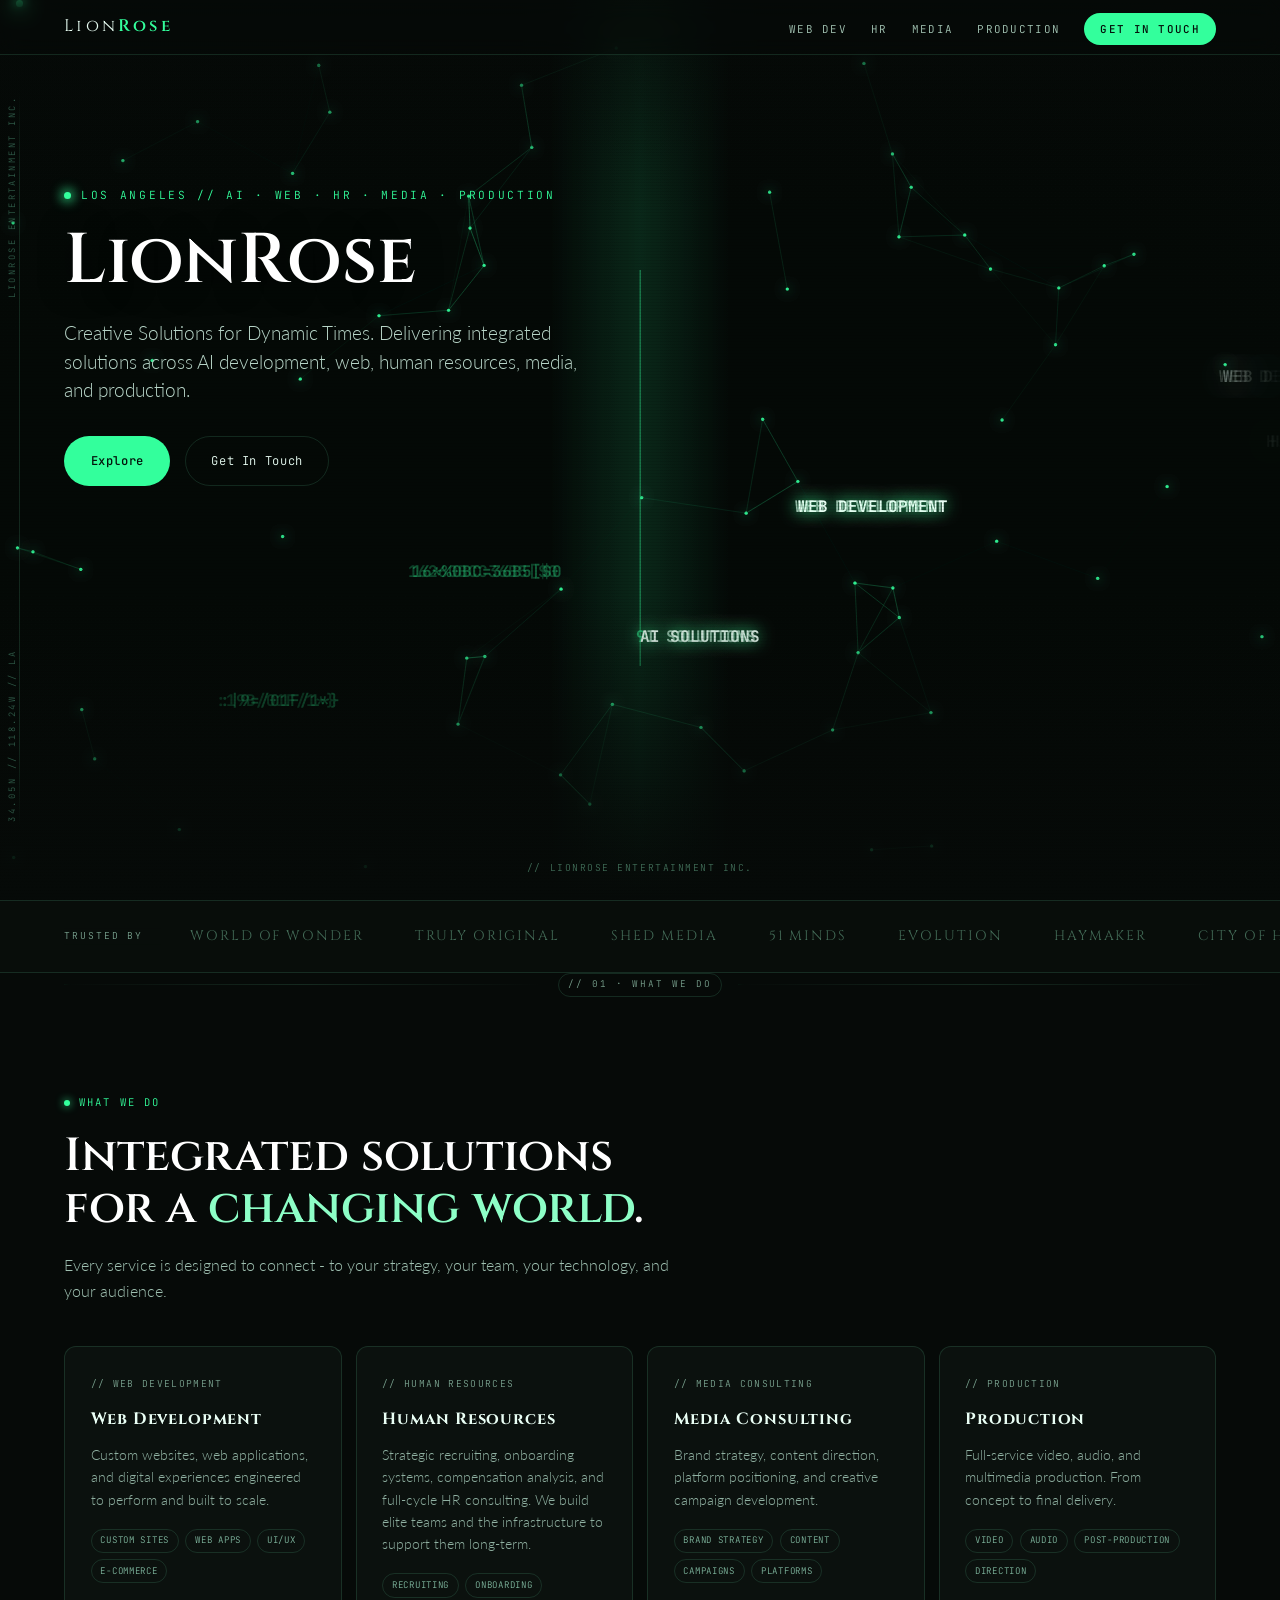
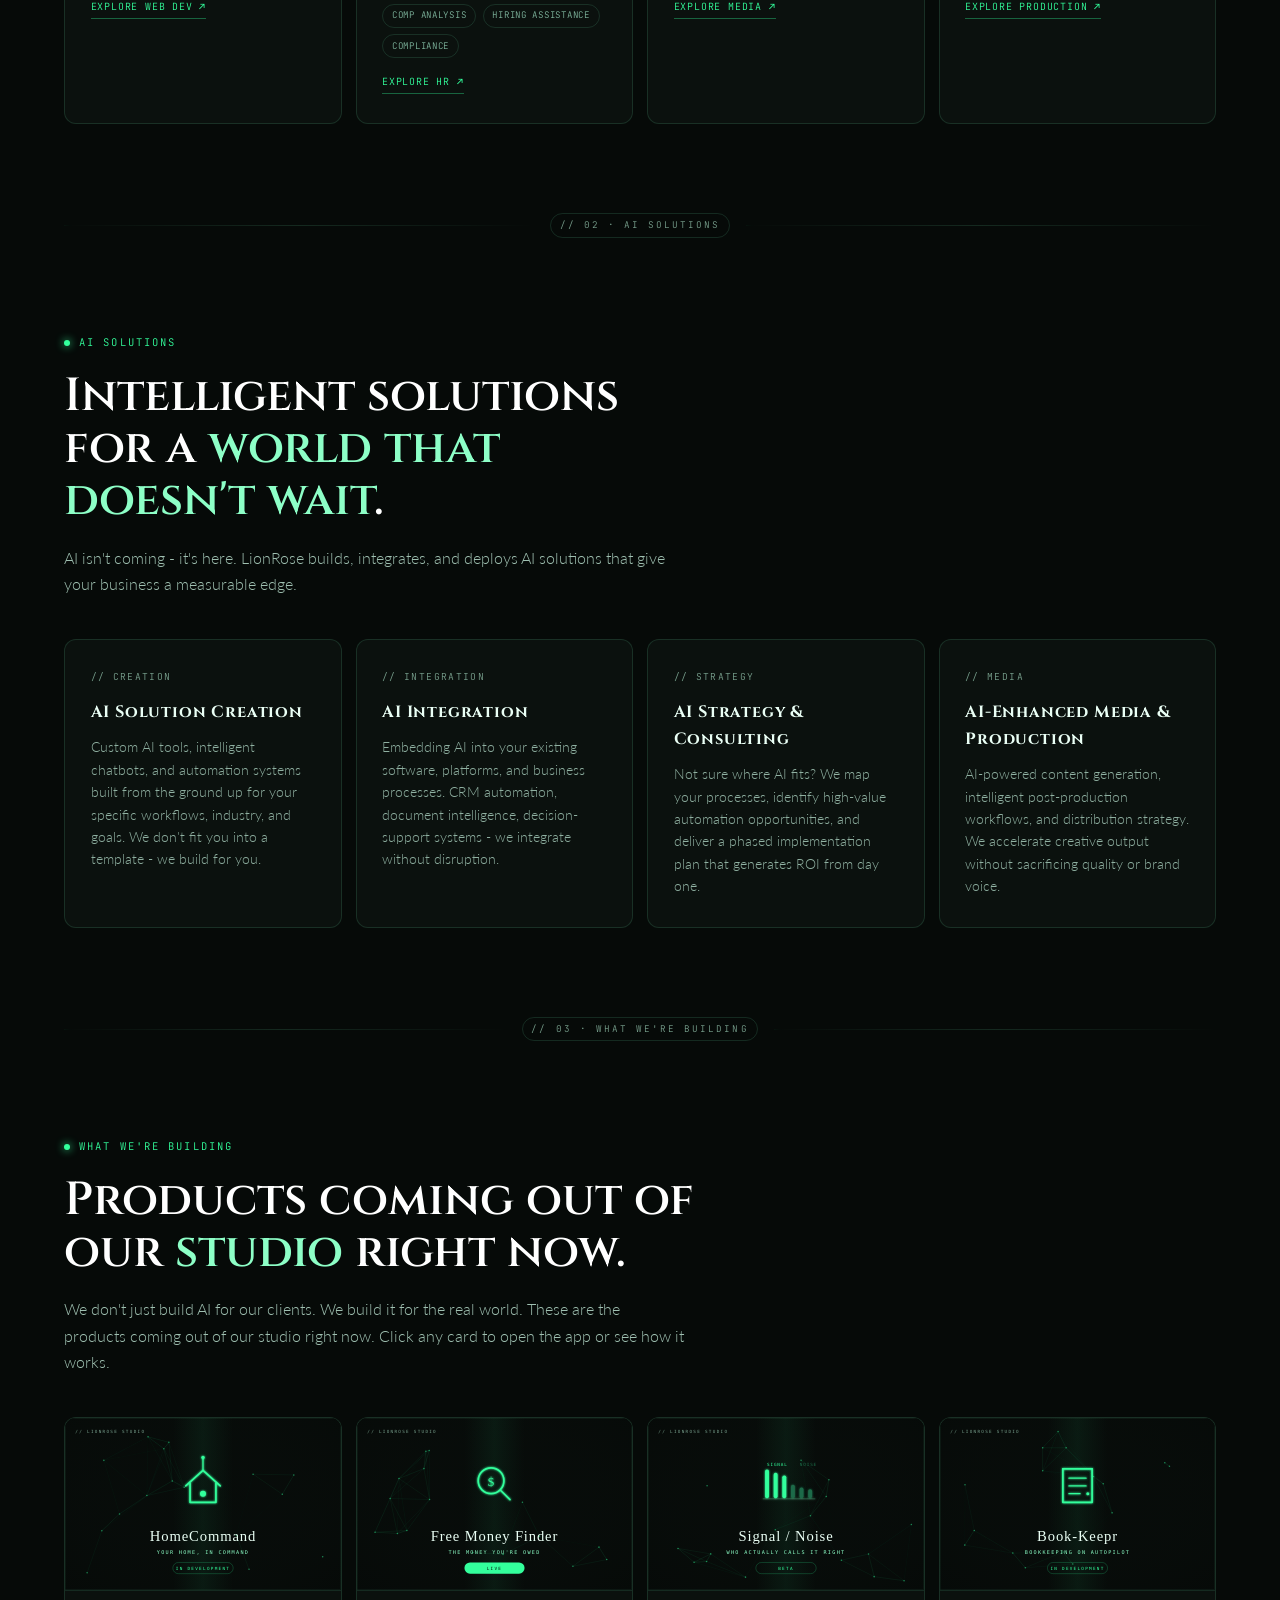
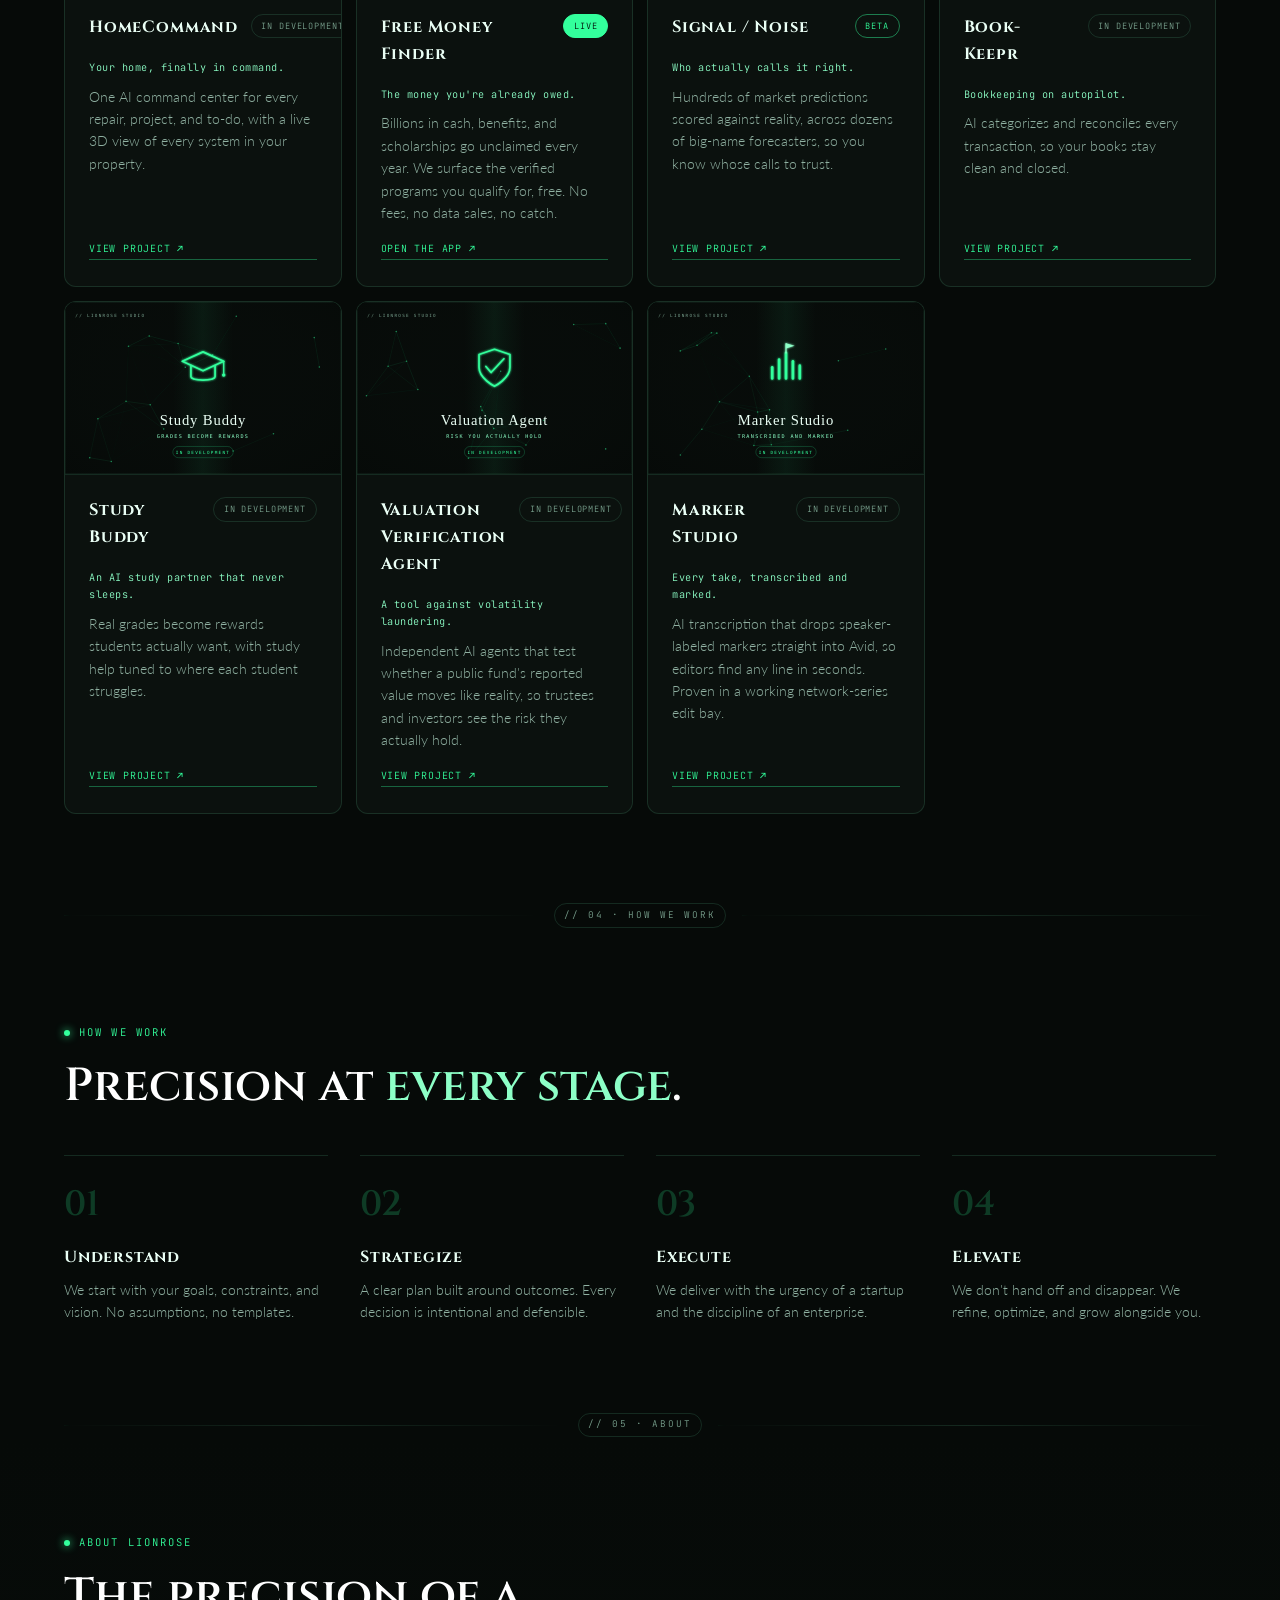
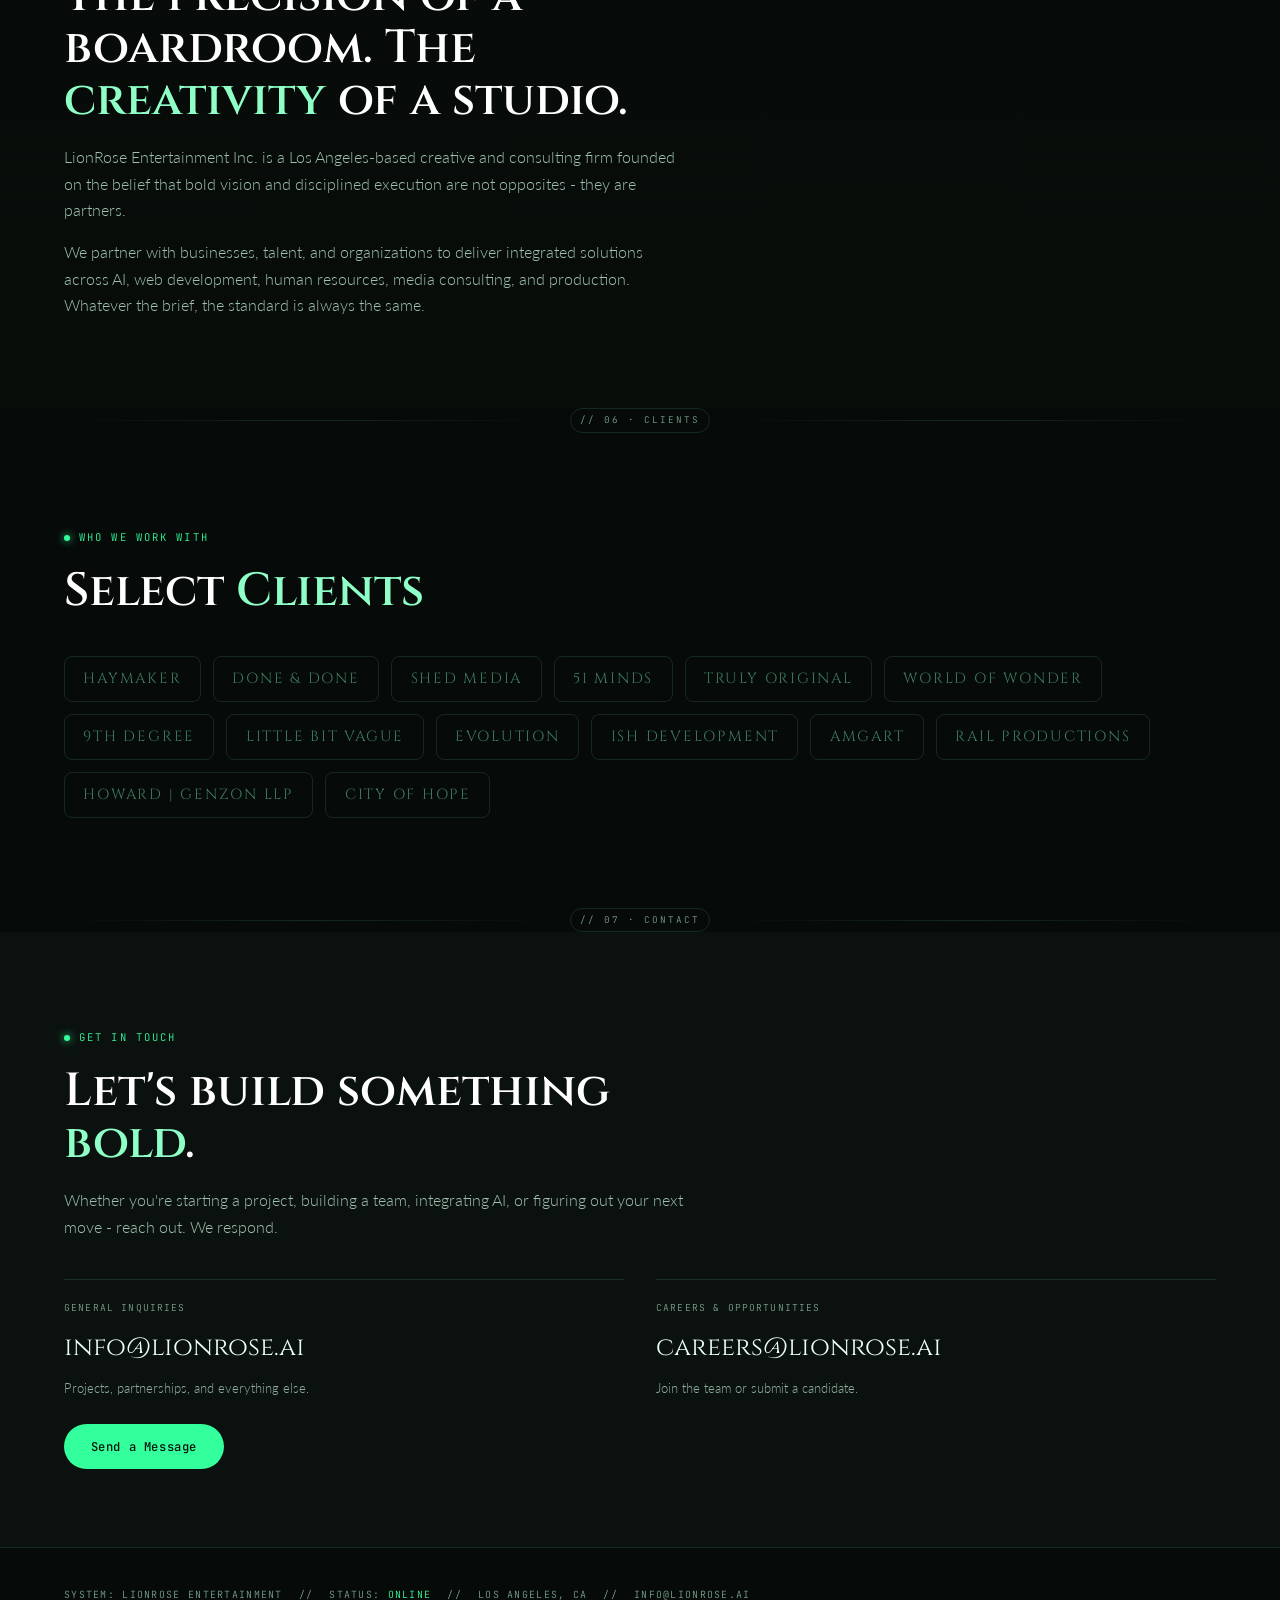
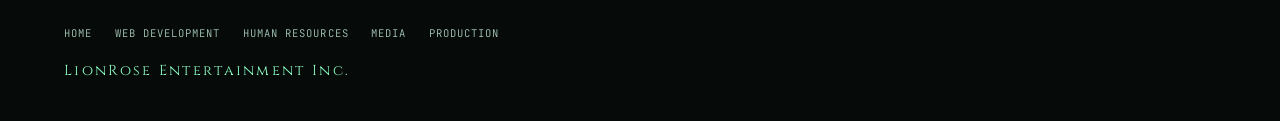
==== commit 1d9757b4: "Rebuild What We're Building: 7 clickable project cards with thumbnails and product detail pages Ever" ====
--- a/index.html
+++ b/index.html
@@ -85,15 +85,71 @@
   <div class="wrap reveal">
     <span class="k"><i></i>What We're Building</span>
     <h2 class="title">Products coming out of our <span class="g">studio</span> right now.</h2>
-    <p class="lede">We don't just build AI for our clients. We build it for the real world. These are the products coming out of our studio right now.</p>
+    <p class="lede">We don't just build AI for our clients. We build it for the real world. These are the products coming out of our studio right now. Click any card to open the app or see how it works.</p>
     <div class="cards">
-      <div class="card"><div class="top"><h3 class="dc">HomeCommand</h3><span class="st">In Development</span></div><div class="tg">Your home, finally in command.</div><p>One AI command center for every repair, project, and to-do, with a live 3D view of every system in your property.</p></div>
-      <div class="card"><div class="top"><h3 class="dc">Free Money Finder</h3><span class="st live">Live</span></div><div class="tg">The money you're already owed.</div><p>Billions in cash, benefits, and scholarships go unclaimed every year. We surface the verified programs you qualify for, free. No fees, no data sales, no catch.</p><a class="golink" href="https://free-money-finder.netlify.app" target="_blank" rel="noopener">free-money-finder.netlify.app &#8599;</a></div>
-      <div class="card"><div class="top"><h3 class="dc">Signal / Noise</h3><span class="st beta">Beta</span></div><div class="tg">Who actually calls it right.</div><p>Hundreds of market predictions scored against reality, across dozens of big-name forecasters, so you know whose calls to trust.</p></div>
-      <div class="card"><div class="top"><h3 class="dc">Book-Keepr</h3><span class="st">In Development</span></div><div class="tg">Bookkeeping on autopilot.</div><p>AI categorizes and reconciles every transaction, so your books stay clean and closed.</p></div>
-      <div class="card"><div class="top"><h3 class="dc">Study Buddy</h3><span class="st">In Development</span></div><div class="tg">An AI study partner that never sleeps.</div><p>Real grades become rewards students actually want, with study help tuned to where each student struggles.</p></div>
-      <div class="card"><div class="top"><h3 class="dc">Valuation Verification Agent</h3><span class="st">In Development</span></div><div class="tg">A tool against volatility laundering.</div><p>Independent AI agents that test whether a public fund's reported value moves like reality, so trustees and investors see the risk they actually hold.</p></div>
-      <div class="card"><div class="top"><h3 class="dc">Marker Studio</h3><span class="st">In Development</span></div><div class="tg">Every take, transcribed and marked.</div><p>AI transcription that drops speaker-labeled markers straight into Avid, so editors find any line in seconds. Proven in a working network-series edit bay.</p></div>
+      <a class="card pcard" href="p-homecommand.html">
+        <div class="thumb"><img src="products/homecommand.svg" alt="HomeCommand preview" loading="lazy" /></div>
+        <div class="body">
+          <div class="top"><h3 class="dc">HomeCommand</h3><span class="st">In Development</span></div>
+          <div class="tg">Your home, finally in command.</div>
+          <p>One AI command center for every repair, project, and to-do, with a live 3D view of every system in your property.</p>
+          <span class="golink">View project &#8599;</span>
+        </div>
+      </a>
+      <a class="card pcard" href="https://free-money-finder.netlify.app" target="_blank" rel="noopener">
+        <div class="thumb"><img src="products/free-money-finder.svg" alt="Free Money Finder preview" loading="lazy" /></div>
+        <div class="body">
+          <div class="top"><h3 class="dc">Free Money Finder</h3><span class="st live">Live</span></div>
+          <div class="tg">The money you're already owed.</div>
+          <p>Billions in cash, benefits, and scholarships go unclaimed every year. We surface the verified programs you qualify for, free. No fees, no data sales, no catch.</p>
+          <span class="golink">Open the app &#8599;</span>
+        </div>
+      </a>
+      <a class="card pcard" href="p-signal-noise.html">
+        <div class="thumb"><img src="products/signal-noise.svg" alt="Signal / Noise preview" loading="lazy" /></div>
+        <div class="body">
+          <div class="top"><h3 class="dc">Signal / Noise</h3><span class="st beta">Beta</span></div>
+          <div class="tg">Who actually calls it right.</div>
+          <p>Hundreds of market predictions scored against reality, across dozens of big-name forecasters, so you know whose calls to trust.</p>
+          <span class="golink">View project &#8599;</span>
+        </div>
+      </a>
+      <a class="card pcard" href="p-book-keepr.html">
+        <div class="thumb"><img src="products/book-keepr.svg" alt="Book-Keepr preview" loading="lazy" /></div>
+        <div class="body">
+          <div class="top"><h3 class="dc">Book-Keepr</h3><span class="st">In Development</span></div>
+          <div class="tg">Bookkeeping on autopilot.</div>
+          <p>AI categorizes and reconciles every transaction, so your books stay clean and closed.</p>
+          <span class="golink">View project &#8599;</span>
+        </div>
+      </a>
+      <a class="card pcard" href="p-study-buddy.html">
+        <div class="thumb"><img src="products/study-buddy.svg" alt="Study Buddy preview" loading="lazy" /></div>
+        <div class="body">
+          <div class="top"><h3 class="dc">Study Buddy</h3><span class="st">In Development</span></div>
+          <div class="tg">An AI study partner that never sleeps.</div>
+          <p>Real grades become rewards students actually want, with study help tuned to where each student struggles.</p>
+          <span class="golink">View project &#8599;</span>
+        </div>
+      </a>
+      <a class="card pcard" href="p-valuation-verification-agent.html">
+        <div class="thumb"><img src="products/valuation-verification-agent.svg" alt="Valuation Verification Agent preview" loading="lazy" /></div>
+        <div class="body">
+          <div class="top"><h3 class="dc">Valuation Verification Agent</h3><span class="st">In Development</span></div>
+          <div class="tg">A tool against volatility laundering.</div>
+          <p>Independent AI agents that test whether a public fund's reported value moves like reality, so trustees and investors see the risk they actually hold.</p>
+          <span class="golink">View project &#8599;</span>
+        </div>
+      </a>
+      <a class="card pcard" href="p-marker-studio.html">
+        <div class="thumb"><img src="products/marker-studio.svg" alt="Marker Studio preview" loading="lazy" /></div>
+        <div class="body">
+          <div class="top"><h3 class="dc">Marker Studio</h3><span class="st">In Development</span></div>
+          <div class="tg">Every take, transcribed and marked.</div>
+          <p>AI transcription that drops speaker-labeled markers straight into Avid, so editors find any line in seconds. Proven in a working network-series edit bay.</p>
+          <span class="golink">View project &#8599;</span>
+        </div>
+      </a>
     </div>
   </div>
 </section>
--- a/lionrose-green.css
+++ b/lionrose-green.css
@@ -153,3 +153,20 @@
   .mq-track,.divider .ln::after,.rail .node,.eyebrow i,.k i{animation:none;}
   .reveal{opacity:1;transform:none;}
 }
+
+/* product cards (What We're Building) + product detail pages */
+.pcard{padding:0;display:flex;flex-direction:column;}
+.pcard .thumb{overflow:hidden;border-bottom:1px solid var(--border);background:#070c09;line-height:0;}
+.pcard .thumb img{display:block;width:100%;height:auto;aspect-ratio:16/10;object-fit:cover;transition:transform .45s ease;}
+.pcard:hover .thumb img{transform:scale(1.045);}
+.pcard .body{padding:1.4rem 1.5rem 1.6rem;display:flex;flex-direction:column;flex:1;}
+.pcard .body .top{margin-bottom:0.55rem;}
+.pcard .body p{flex:1;}
+.pcard .golink{cursor:pointer;}
+.pcard:hover .golink{color:var(--green-soft);border-color:var(--green-soft);}
+
+.pdetail{display:grid;grid-template-columns:1fr 1fr;gap:2.6rem;align-items:center;margin-top:1rem;}
+@media(max-width:820px){.pdetail{grid-template-columns:1fr;gap:1.8rem;}}
+.pshot{border:1px solid var(--border);border-radius:14px;overflow:hidden;background:var(--panel);box-shadow:0 24px 60px rgba(0,0,0,0.45);}
+.pshot img{display:block;width:100%;height:auto;}
+.pinfo .k{margin-bottom:1rem;}
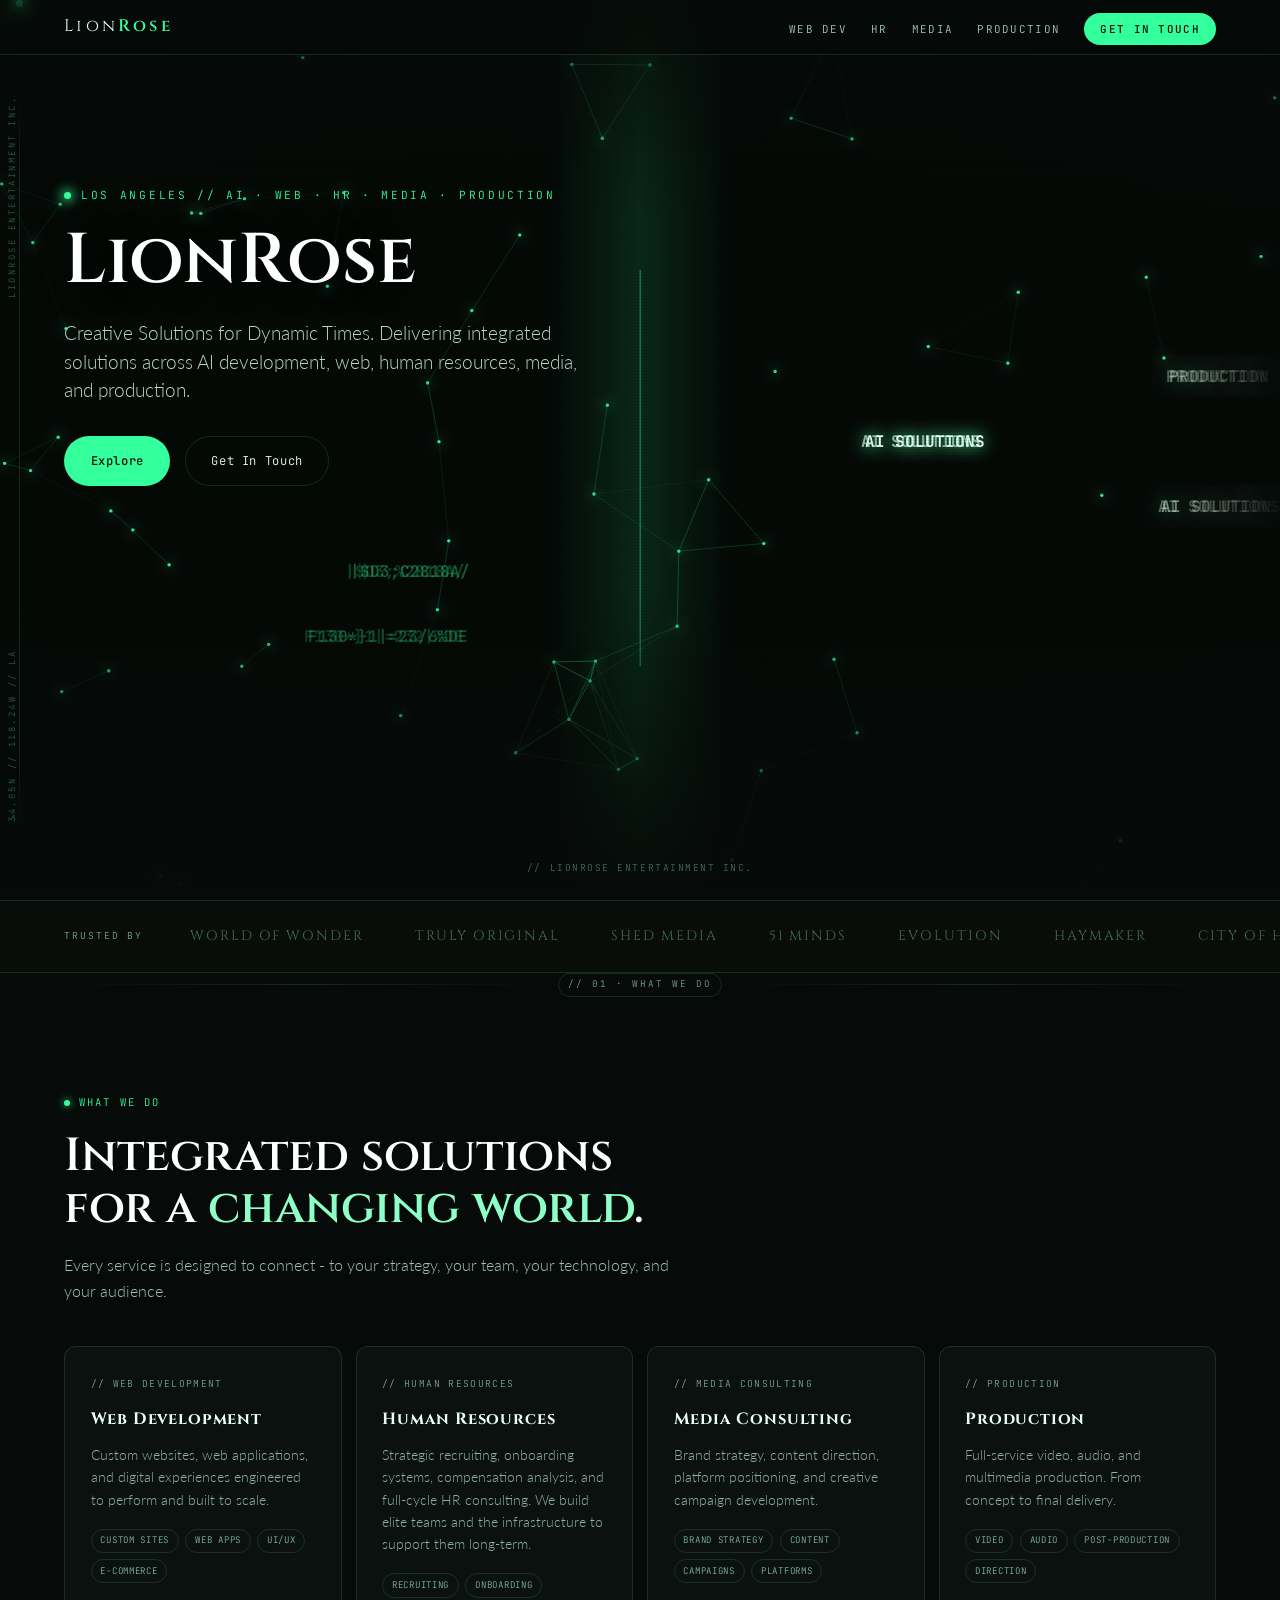
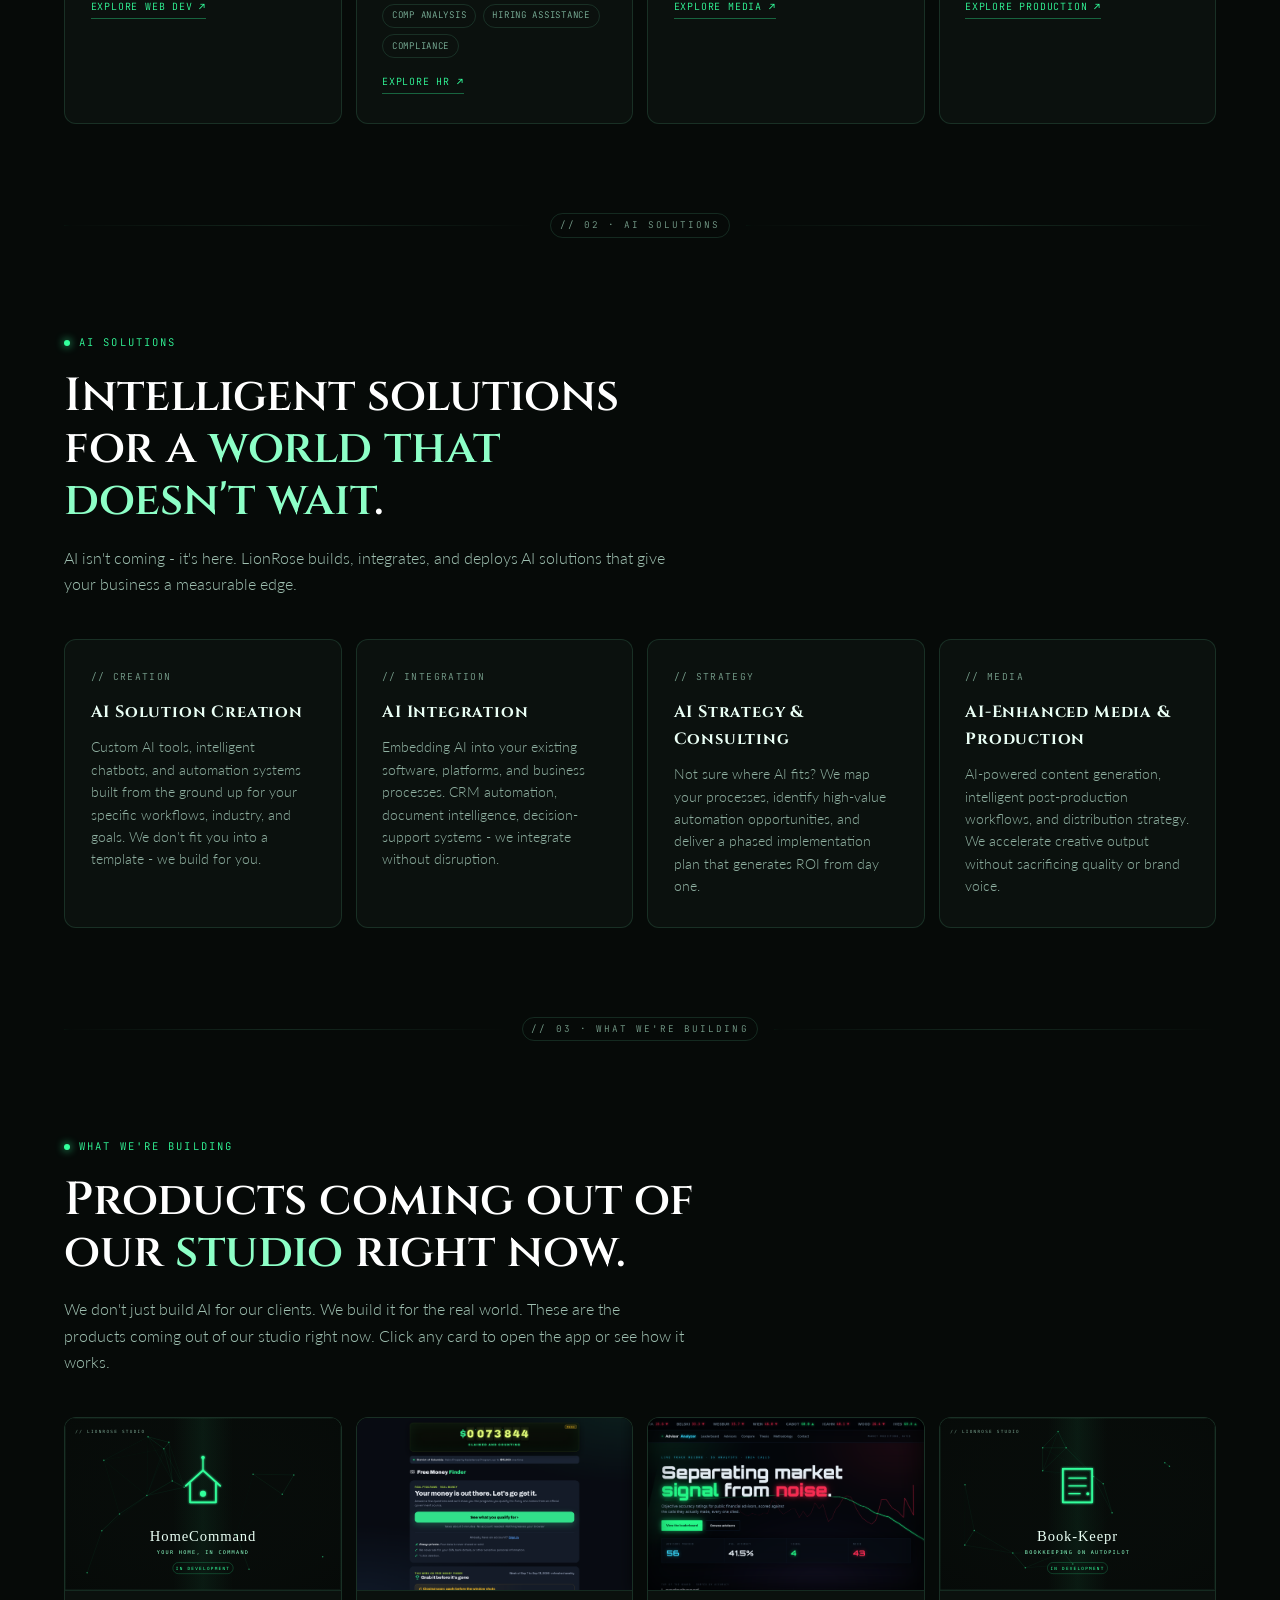
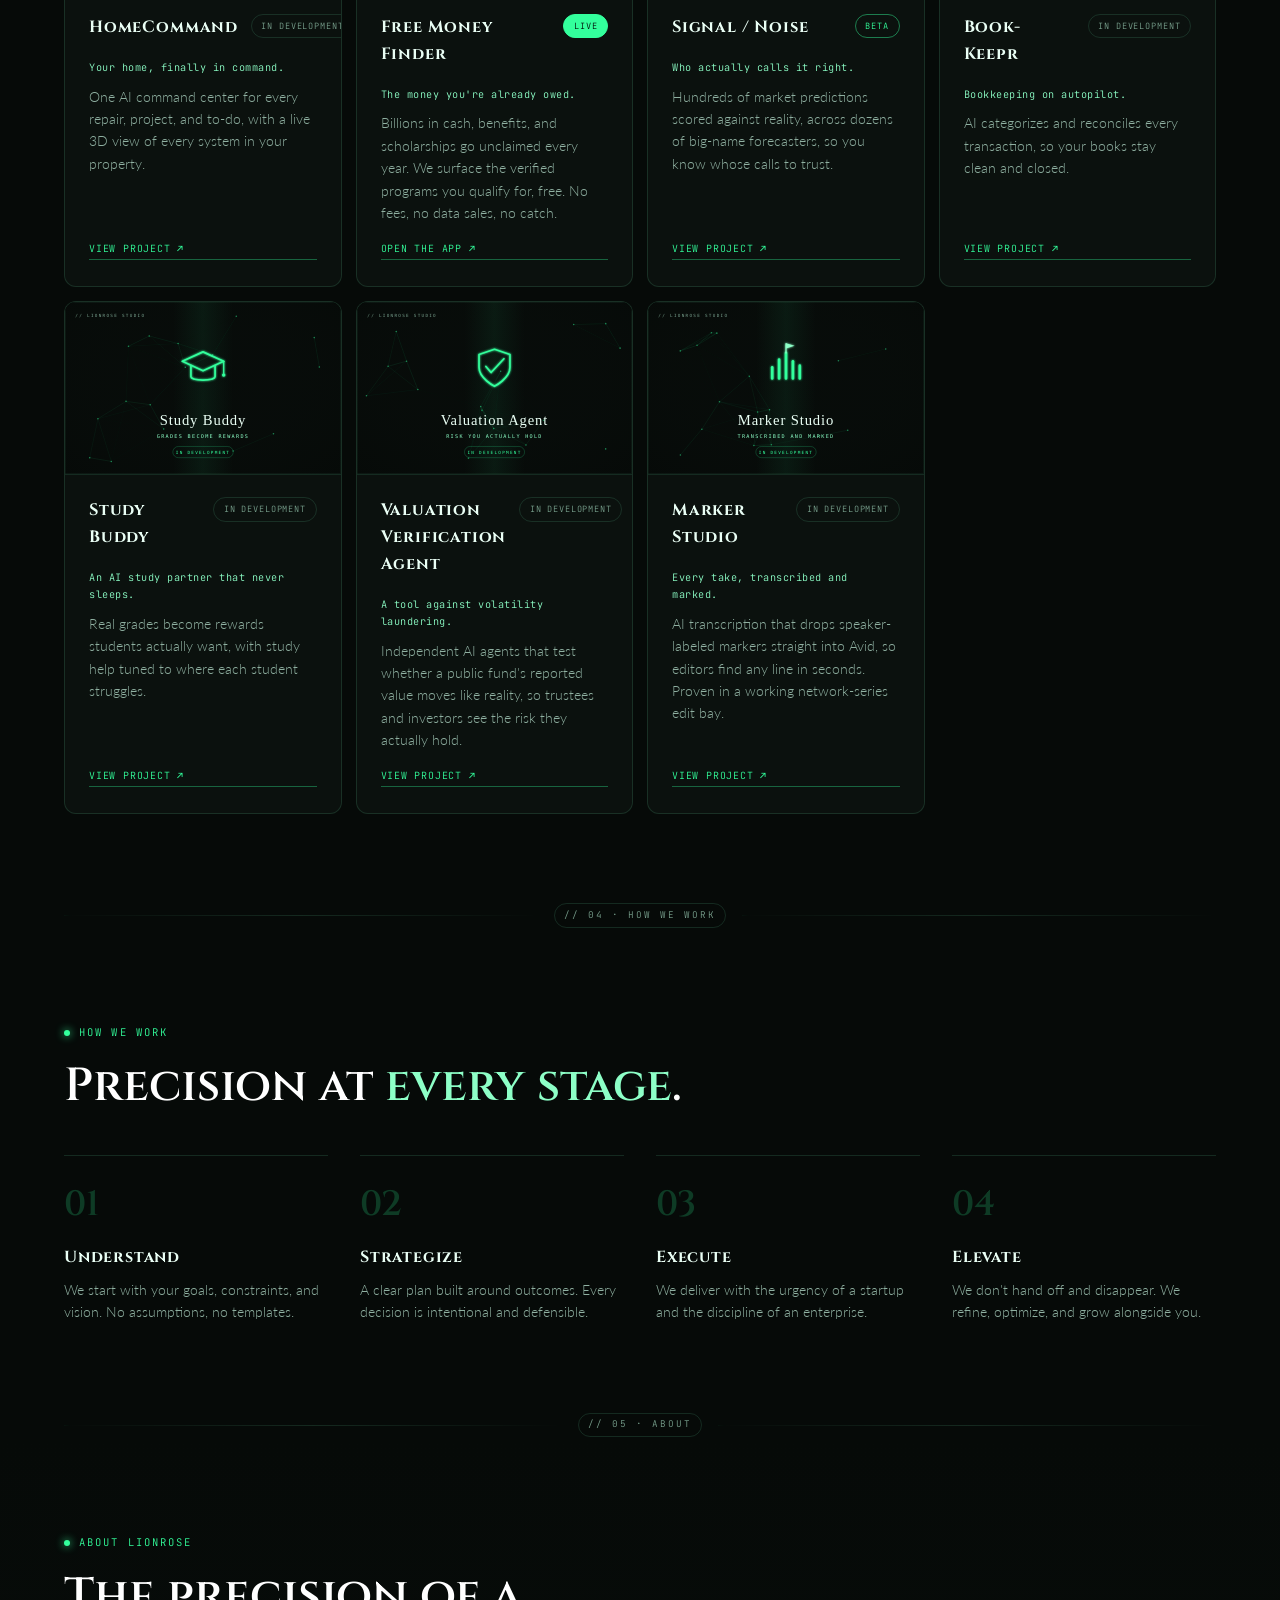
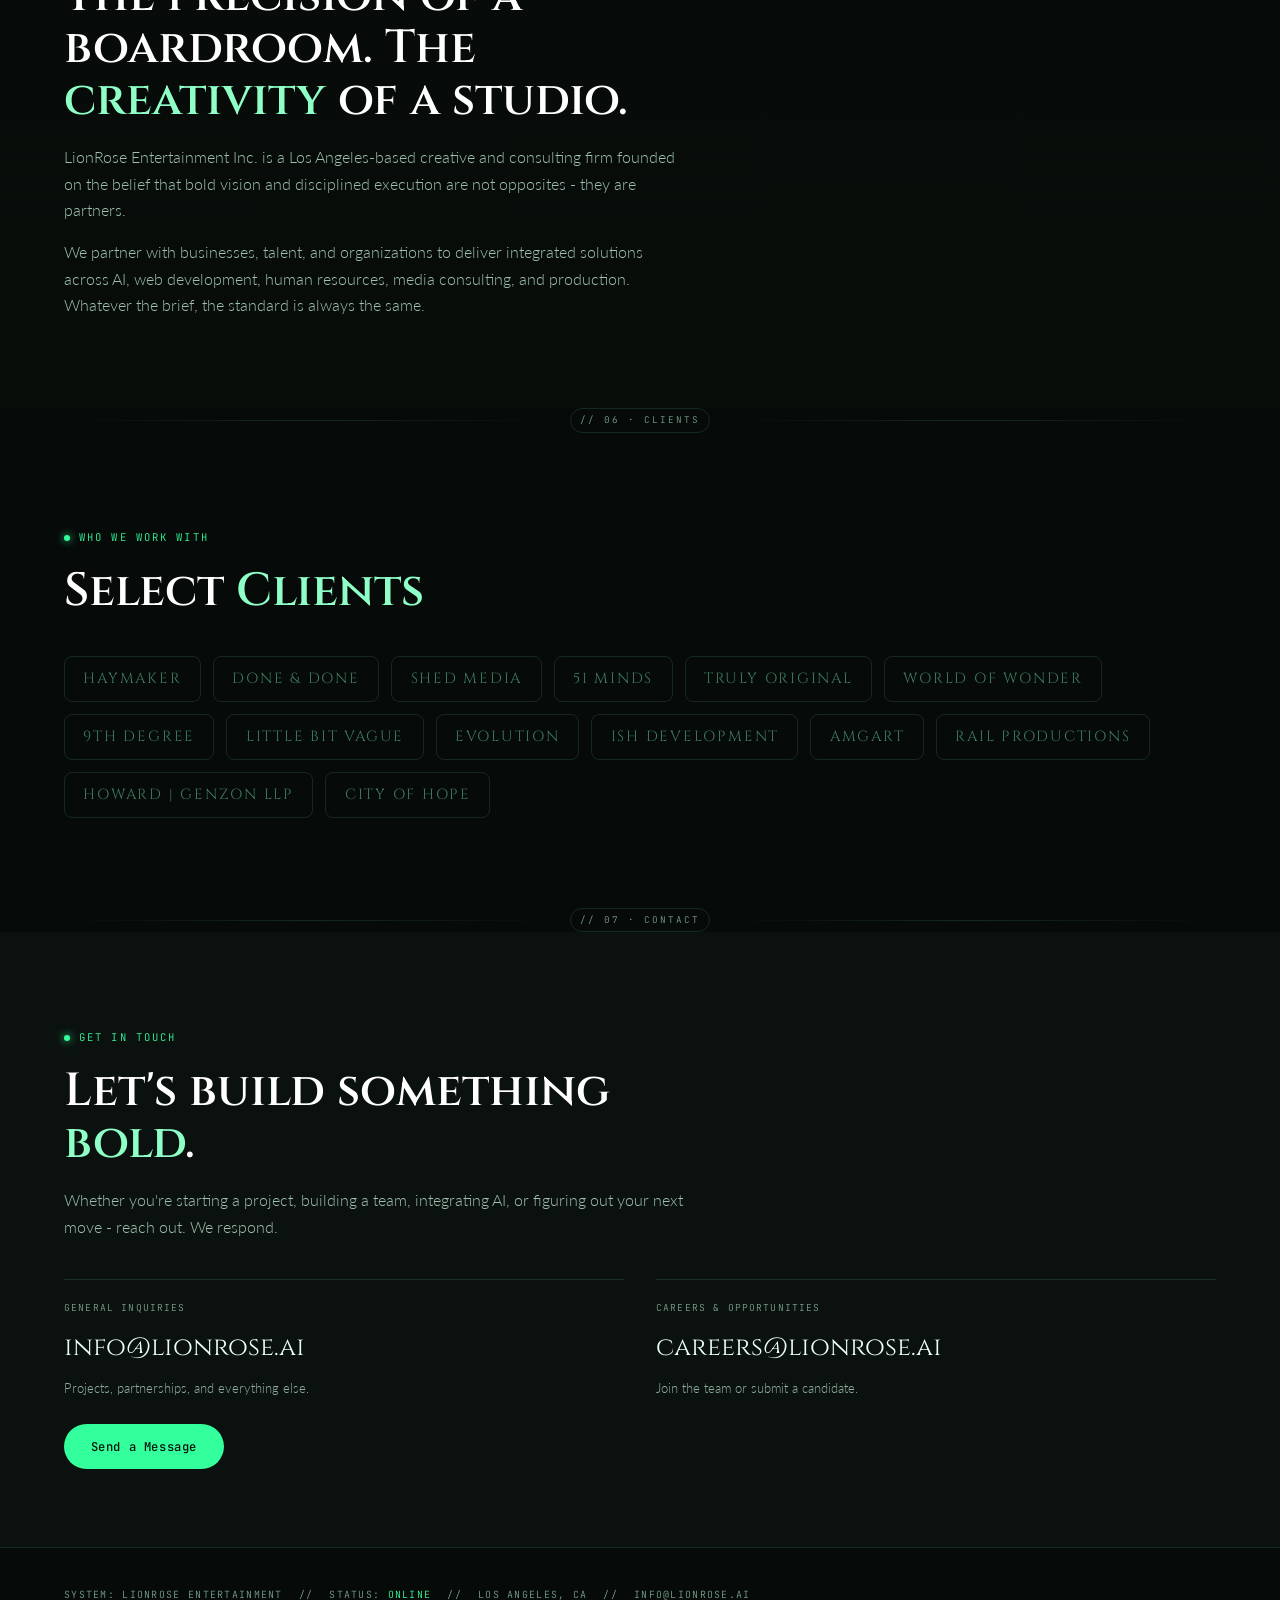
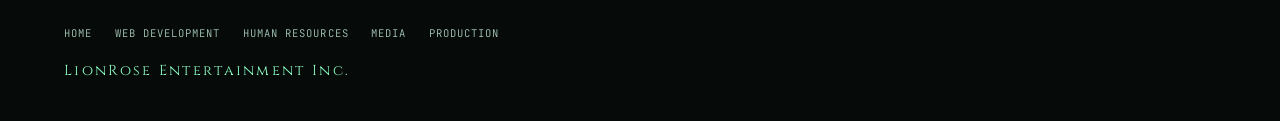
==== commit 0245154b: "Add real app screenshots, SEO and social metadata, sitemap, and a single-source product generator Bl" ====
--- a/index.html
+++ b/index.html
@@ -4,6 +4,19 @@
 <meta charset="UTF-8" />
 <meta name="viewport" content="width=device-width, initial-scale=1.0" />
 <title>LionRose | Creative Solutions for Dynamic Times</title>
+<!-- SEO -->
+<meta name="description" content="LionRose Entertainment Inc. is a Los Angeles creative and consulting firm delivering integrated solutions across AI, web development, human resources, media, and production." />
+<link rel="canonical" href="https://lionrose.ai/" />
+<meta property="og:type" content="website" />
+<meta property="og:site_name" content="LionRose" />
+<meta property="og:title" content="LionRose | Creative Solutions for Dynamic Times" />
+<meta property="og:description" content="LionRose Entertainment Inc. is a Los Angeles creative and consulting firm delivering integrated solutions across AI, web development, human resources, media, and production." />
+<meta property="og:url" content="https://lionrose.ai/" />
+<meta property="og:image" content="https://lionrose.ai/products/og-default.png" />
+<meta name="twitter:card" content="summary_large_image" />
+<meta name="twitter:title" content="LionRose | Creative Solutions for Dynamic Times" />
+<meta name="twitter:description" content="LionRose Entertainment Inc. is a Los Angeles creative and consulting firm delivering integrated solutions across AI, web development, human resources, media, and production." />
+<meta name="twitter:image" content="https://lionrose.ai/products/og-default.png" />
 <link href="https://fonts.googleapis.com/css2?family=Cinzel:wght@600;900&family=JetBrains+Mono:wght@400;500;700&family=Lato:wght@300;400;700&display=swap" rel="stylesheet" />
 <link rel="stylesheet" href="lionrose-green.css" />
 </head>
@@ -97,7 +110,7 @@
         </div>
       </a>
       <a class="card pcard" href="https://free-money-finder.netlify.app" target="_blank" rel="noopener">
-        <div class="thumb"><img src="products/free-money-finder.svg" alt="Free Money Finder preview" loading="lazy" /></div>
+        <div class="thumb"><img src="products/fmf-app.png" alt="Free Money Finder preview" loading="lazy" /></div>
         <div class="body">
           <div class="top"><h3 class="dc">Free Money Finder</h3><span class="st live">Live</span></div>
           <div class="tg">The money you're already owed.</div>
@@ -106,7 +119,7 @@
         </div>
       </a>
       <a class="card pcard" href="p-signal-noise.html">
-        <div class="thumb"><img src="products/signal-noise.svg" alt="Signal / Noise preview" loading="lazy" /></div>
+        <div class="thumb"><img src="products/signal-noise-app.png" alt="Signal / Noise preview" loading="lazy" /></div>
         <div class="body">
           <div class="top"><h3 class="dc">Signal / Noise</h3><span class="st beta">Beta</span></div>
           <div class="tg">Who actually calls it right.</div>
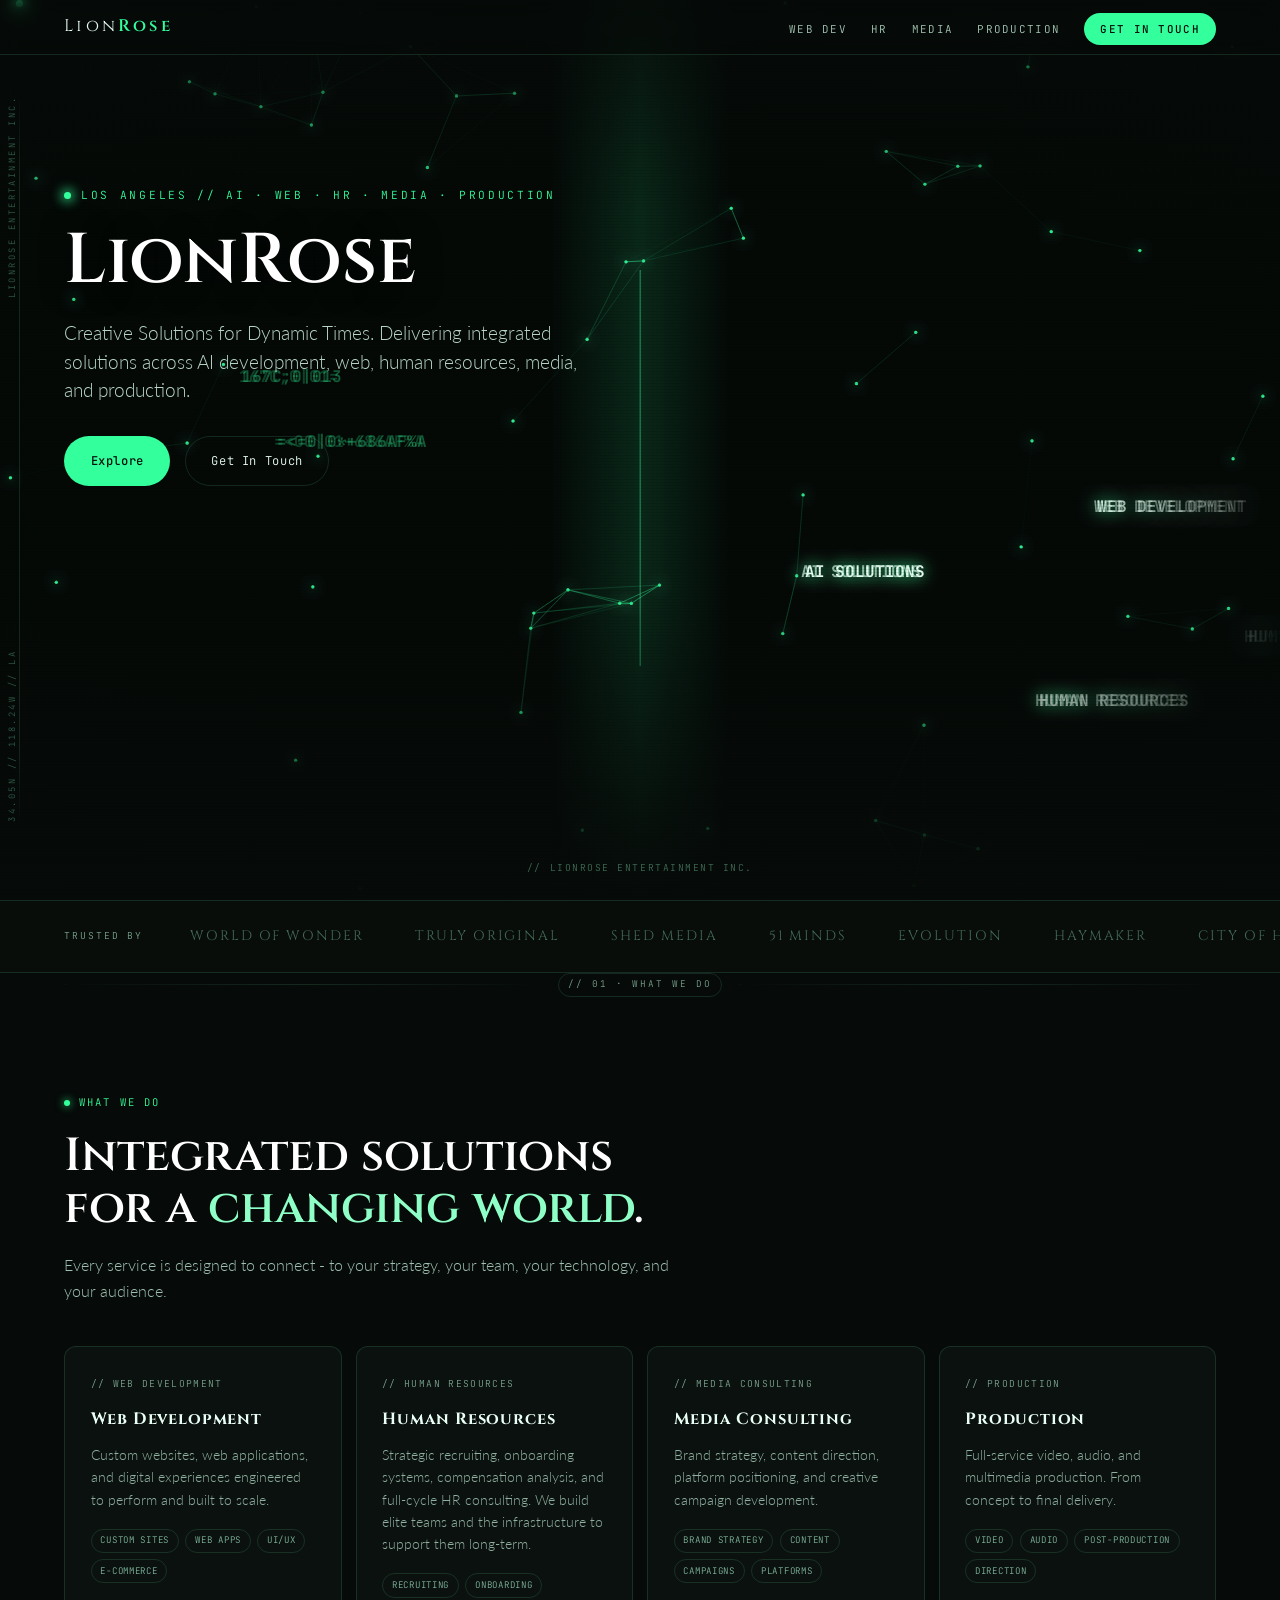
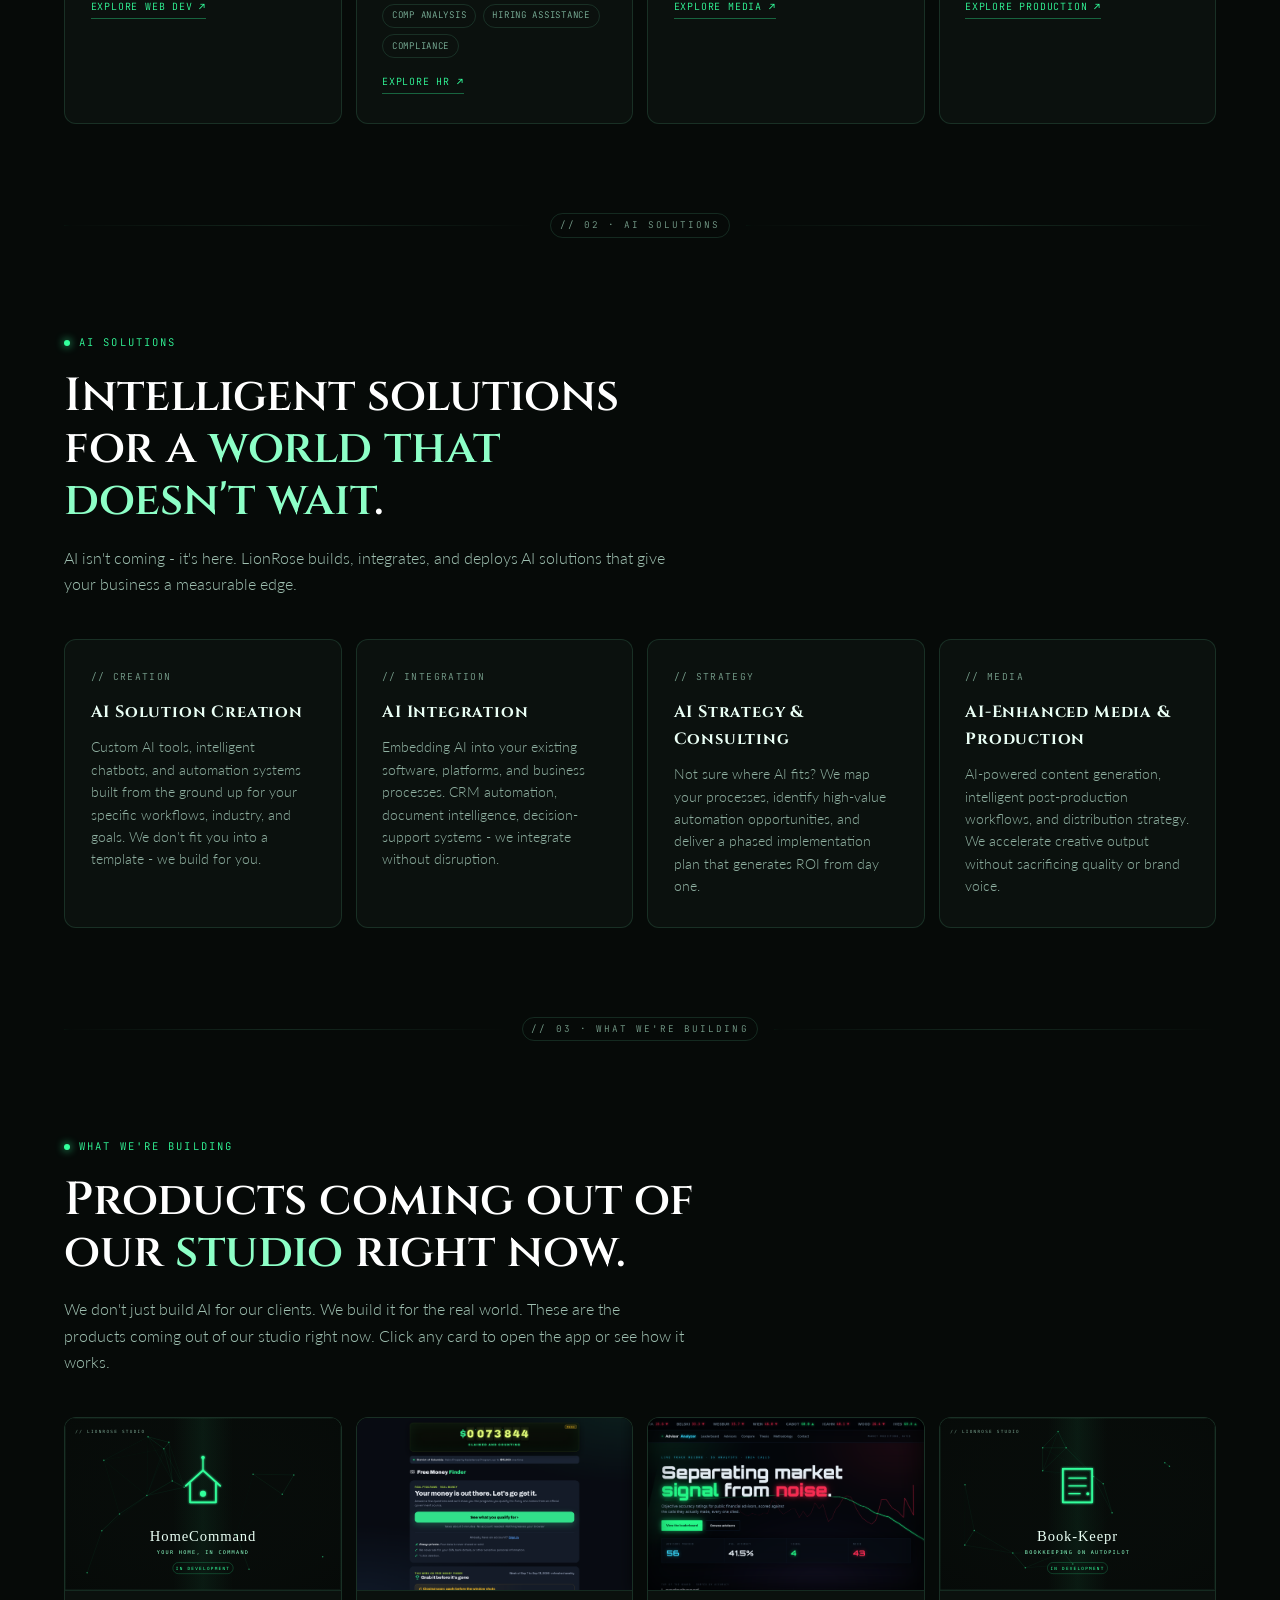
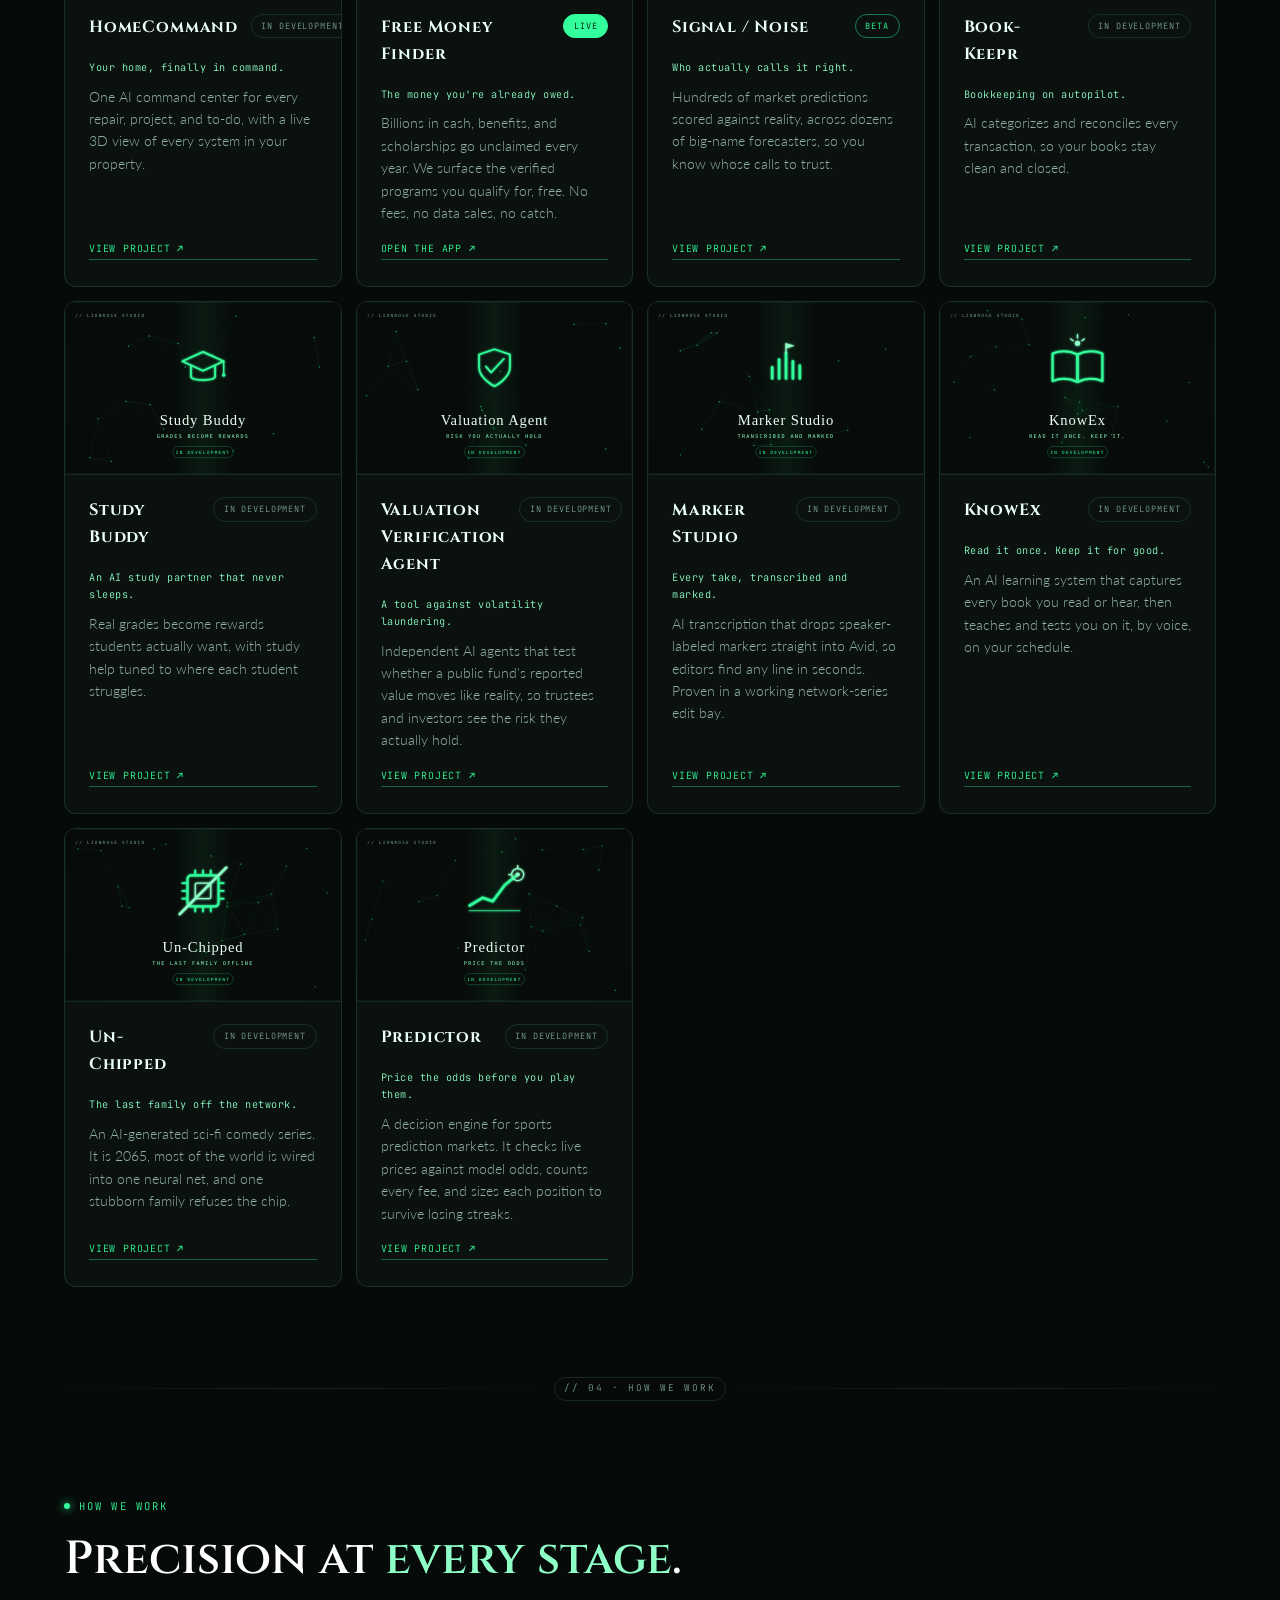
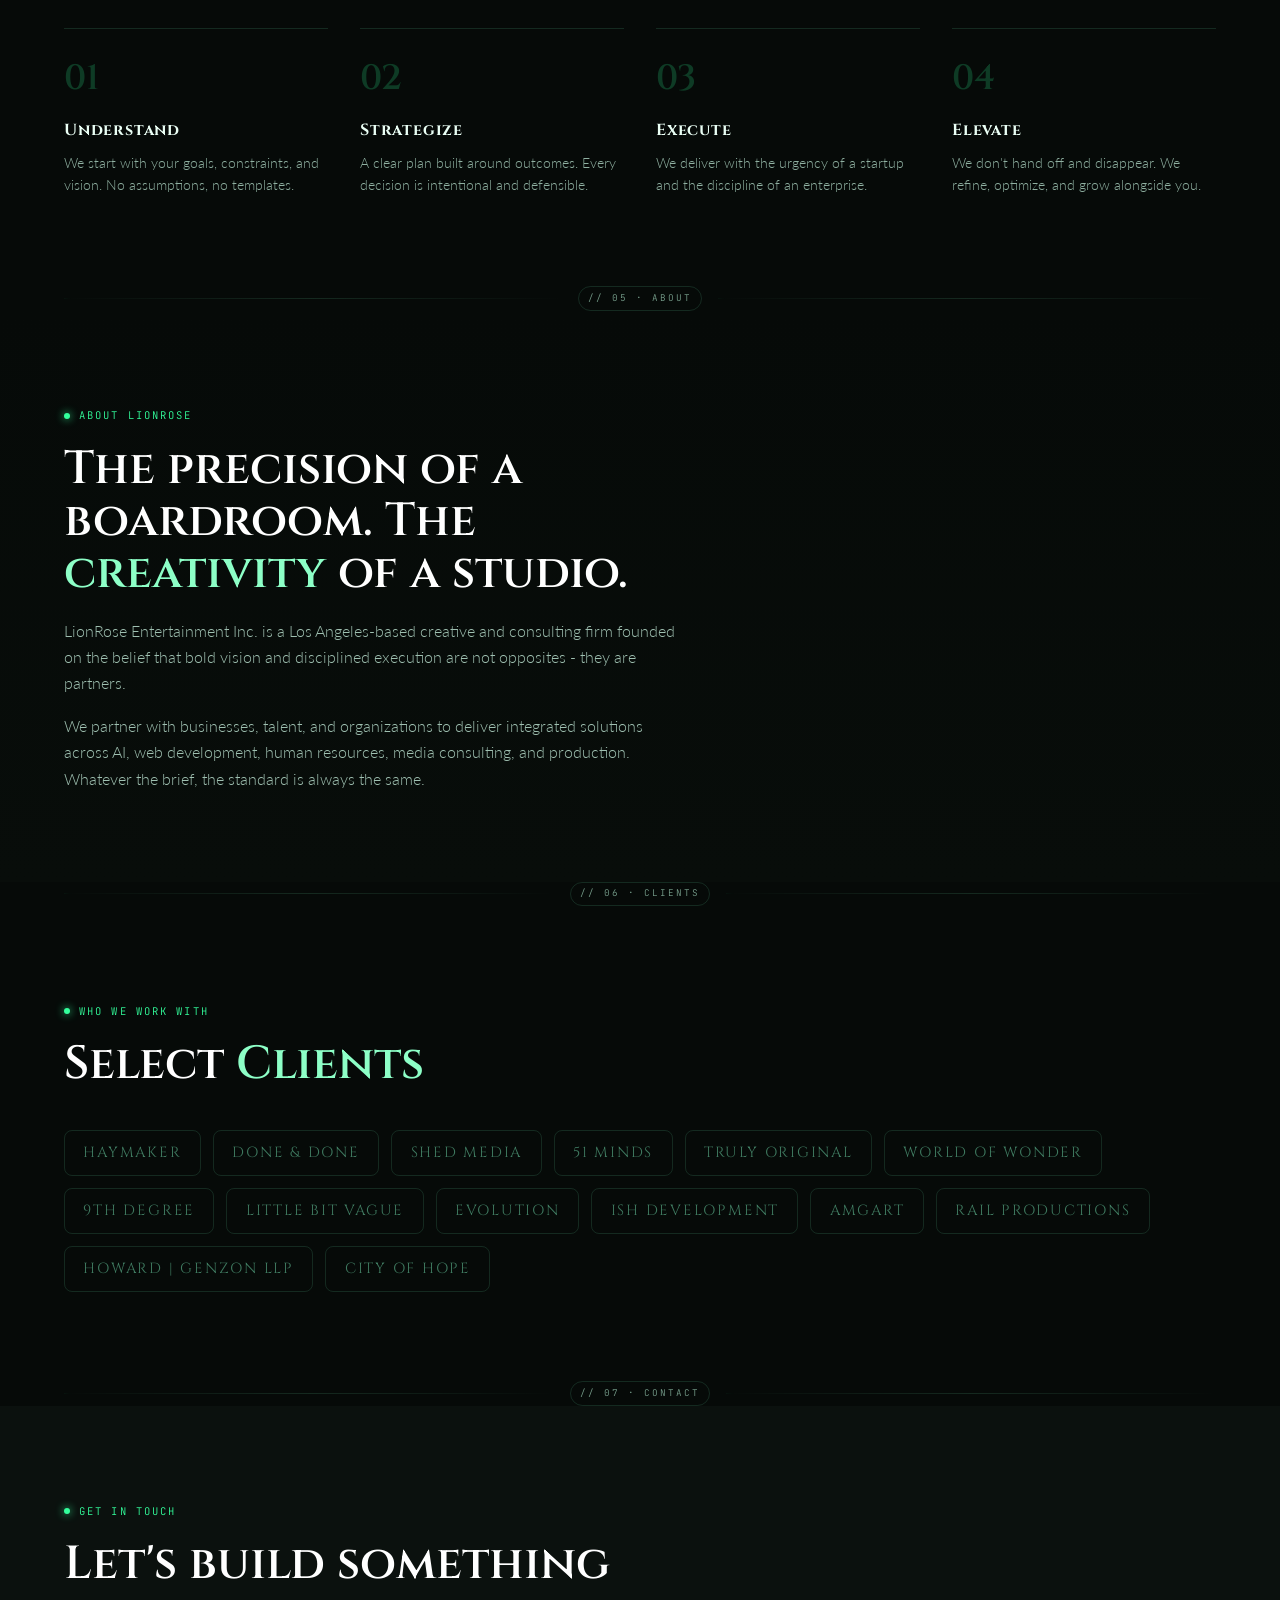
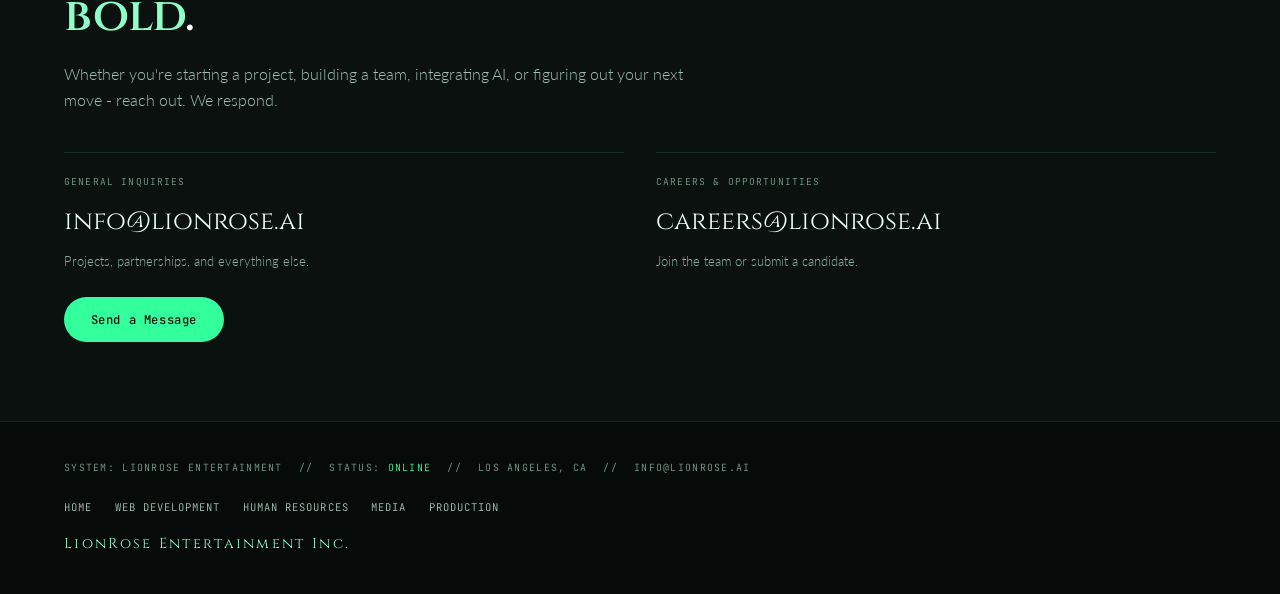
==== commit 245992a3: "Add KnowEx, Un-Chipped and Predictor to What We're Building Three new product cards, detail pages, t" ====
--- a/index.html
+++ b/index.html
@@ -163,6 +163,33 @@
           <span class="golink">View project &#8599;</span>
         </div>
       </a>
+      <a class="card pcard" href="p-knowex.html">
+        <div class="thumb"><img src="products/knowex.svg" alt="KnowEx preview" loading="lazy" /></div>
+        <div class="body">
+          <div class="top"><h3 class="dc">KnowEx</h3><span class="st">In Development</span></div>
+          <div class="tg">Read it once. Keep it for good.</div>
+          <p>An AI learning system that captures every book you read or hear, then teaches and tests you on it, by voice, on your schedule.</p>
+          <span class="golink">View project &#8599;</span>
+        </div>
+      </a>
+      <a class="card pcard" href="p-un-chipped.html">
+        <div class="thumb"><img src="products/un-chipped.svg" alt="Un-Chipped preview" loading="lazy" /></div>
+        <div class="body">
+          <div class="top"><h3 class="dc">Un-Chipped</h3><span class="st">In Development</span></div>
+          <div class="tg">The last family off the network.</div>
+          <p>An AI-generated sci-fi comedy series. It is 2065, most of the world is wired into one neural net, and one stubborn family refuses the chip.</p>
+          <span class="golink">View project &#8599;</span>
+        </div>
+      </a>
+      <a class="card pcard" href="p-predictor.html">
+        <div class="thumb"><img src="products/predictor.svg" alt="Predictor preview" loading="lazy" /></div>
+        <div class="body">
+          <div class="top"><h3 class="dc">Predictor</h3><span class="st">In Development</span></div>
+          <div class="tg">Price the odds before you play them.</div>
+          <p>A decision engine for sports prediction markets. It checks live prices against model odds, counts every fee, and sizes each position to survive losing streaks.</p>
+          <span class="golink">View project &#8599;</span>
+        </div>
+      </a>
     </div>
   </div>
 </section>
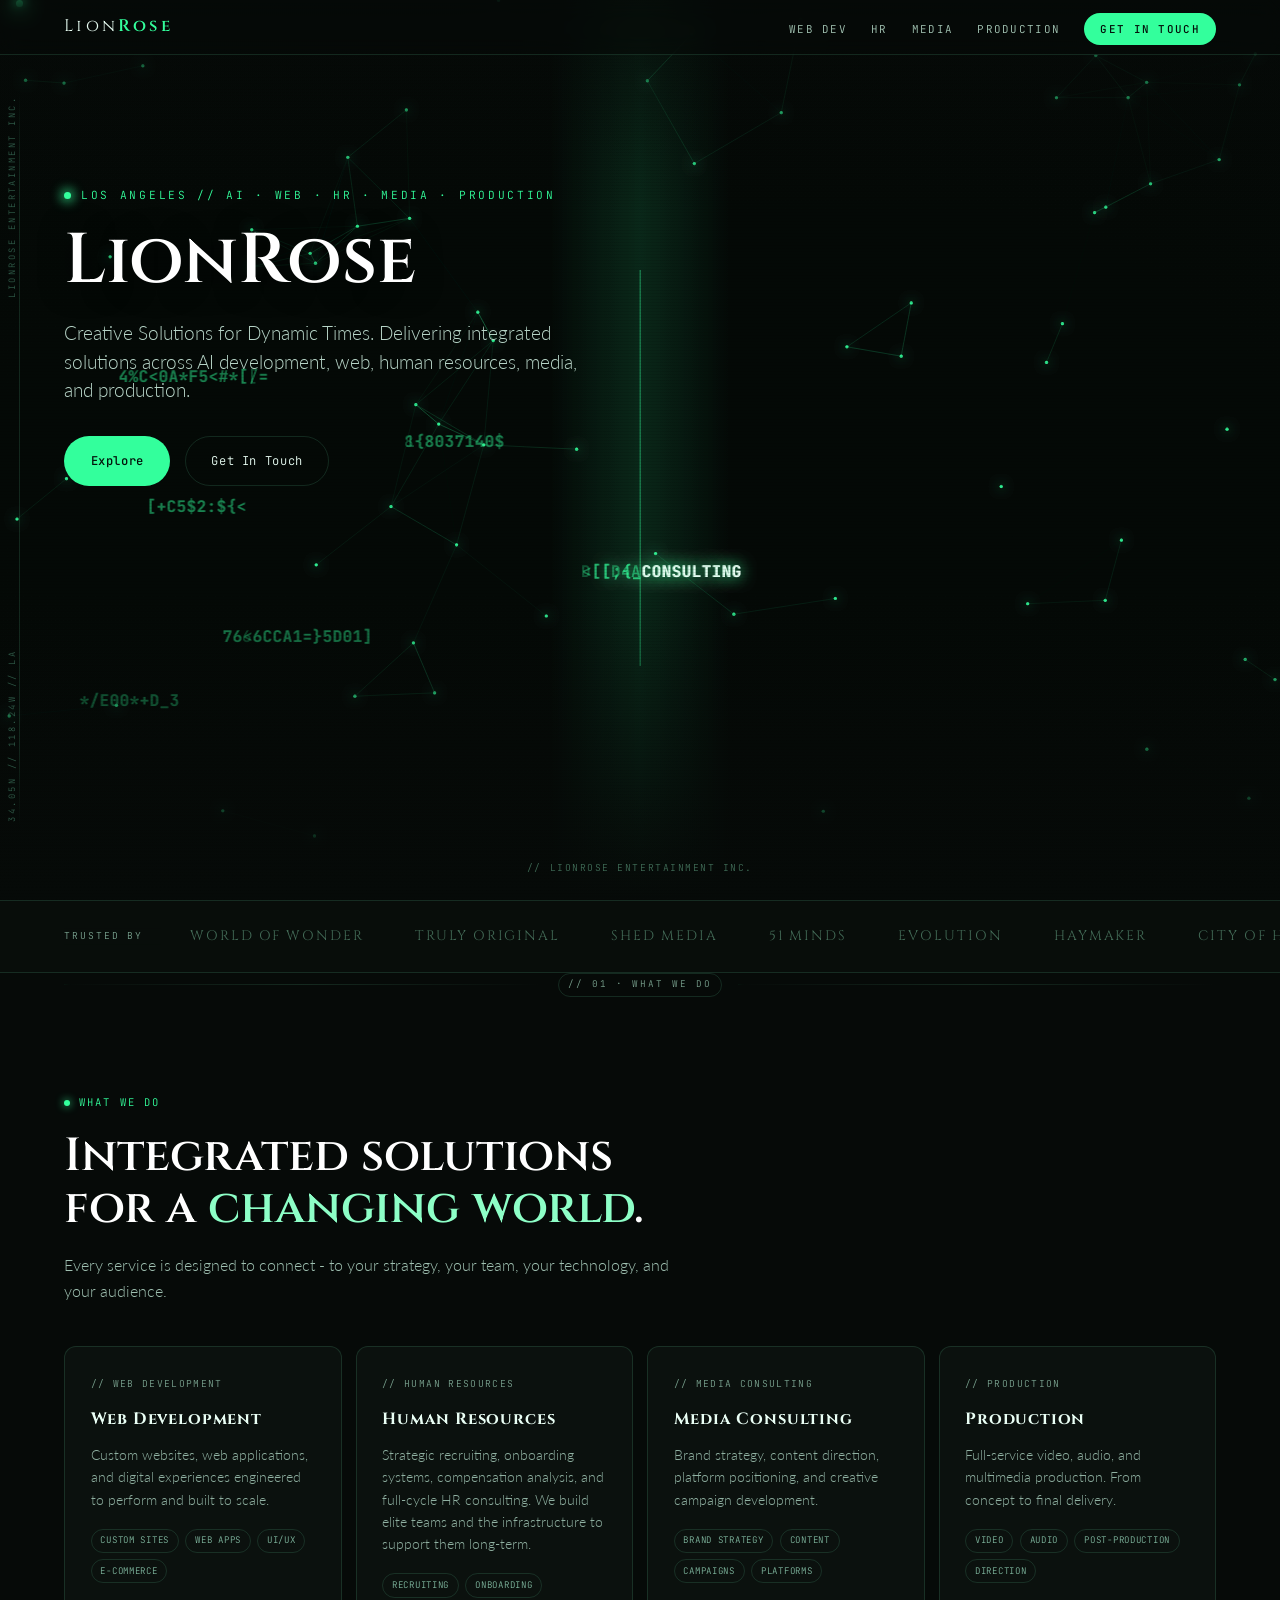
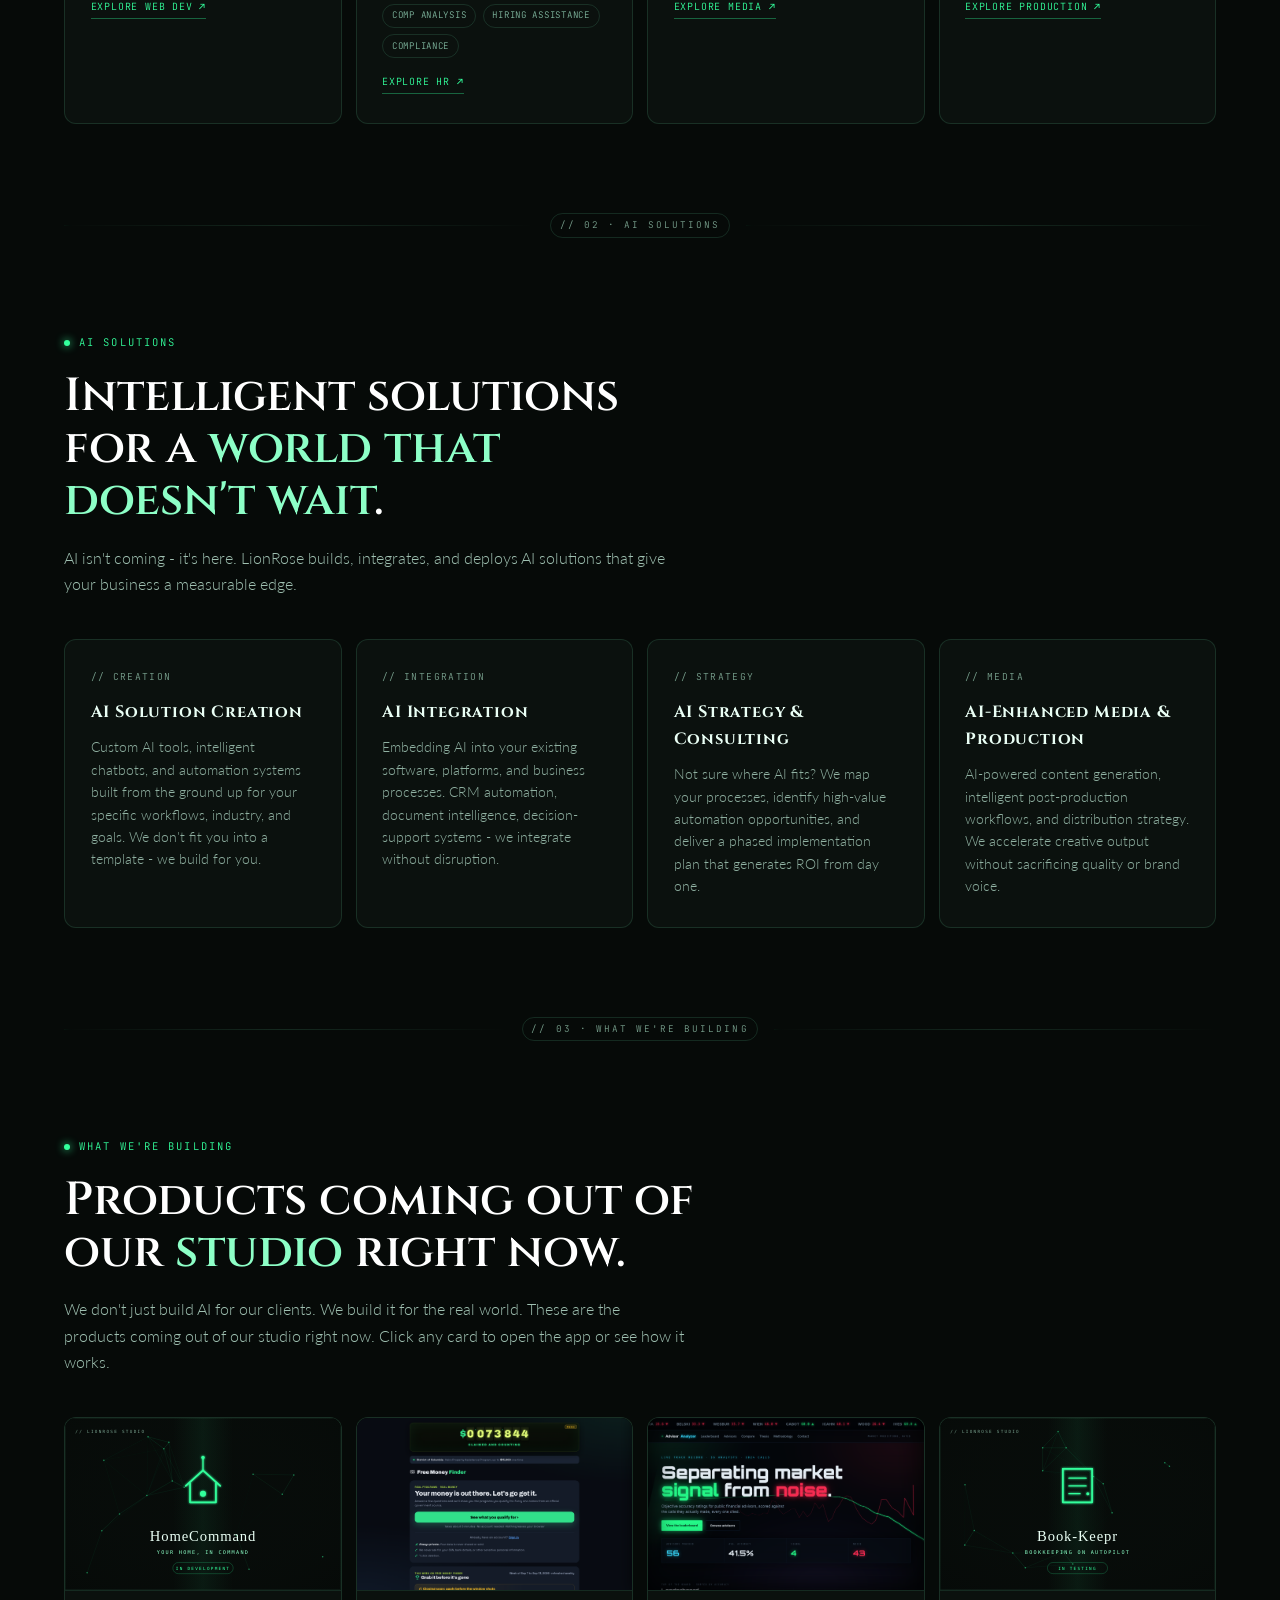
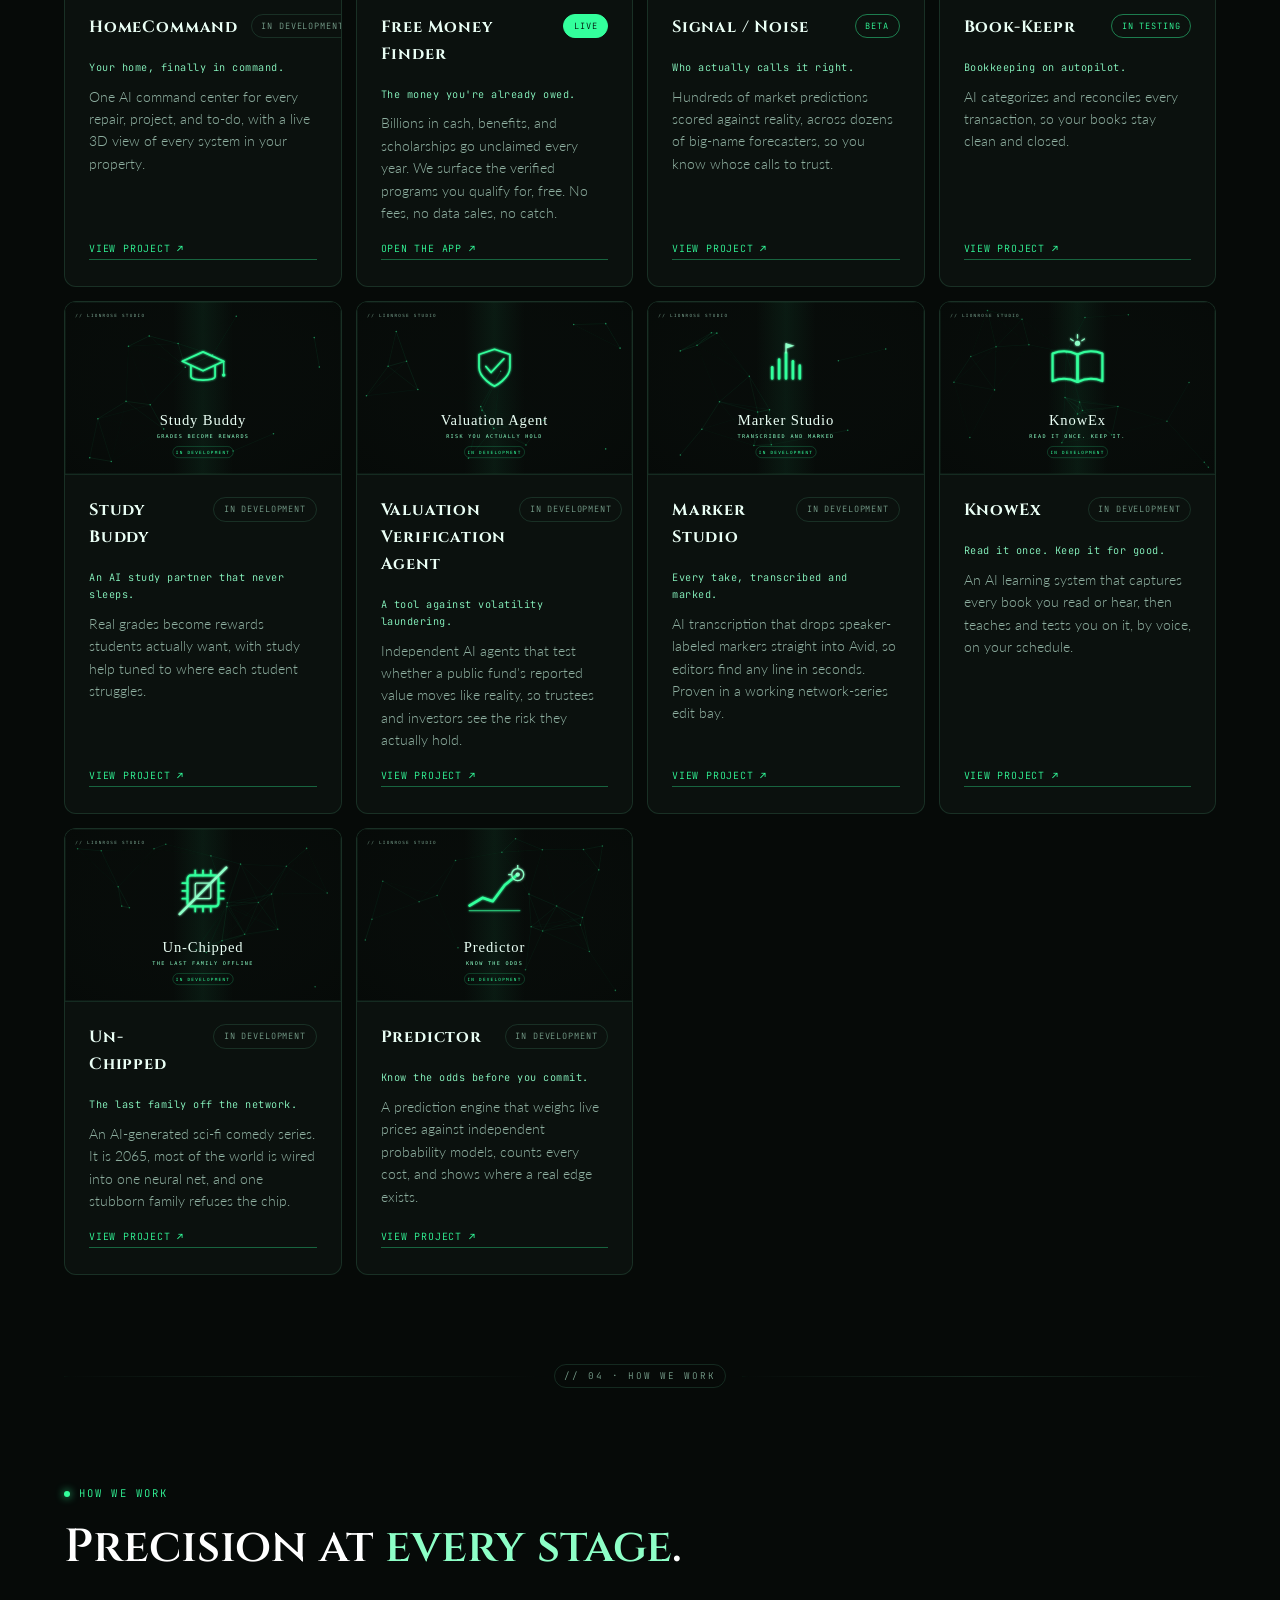
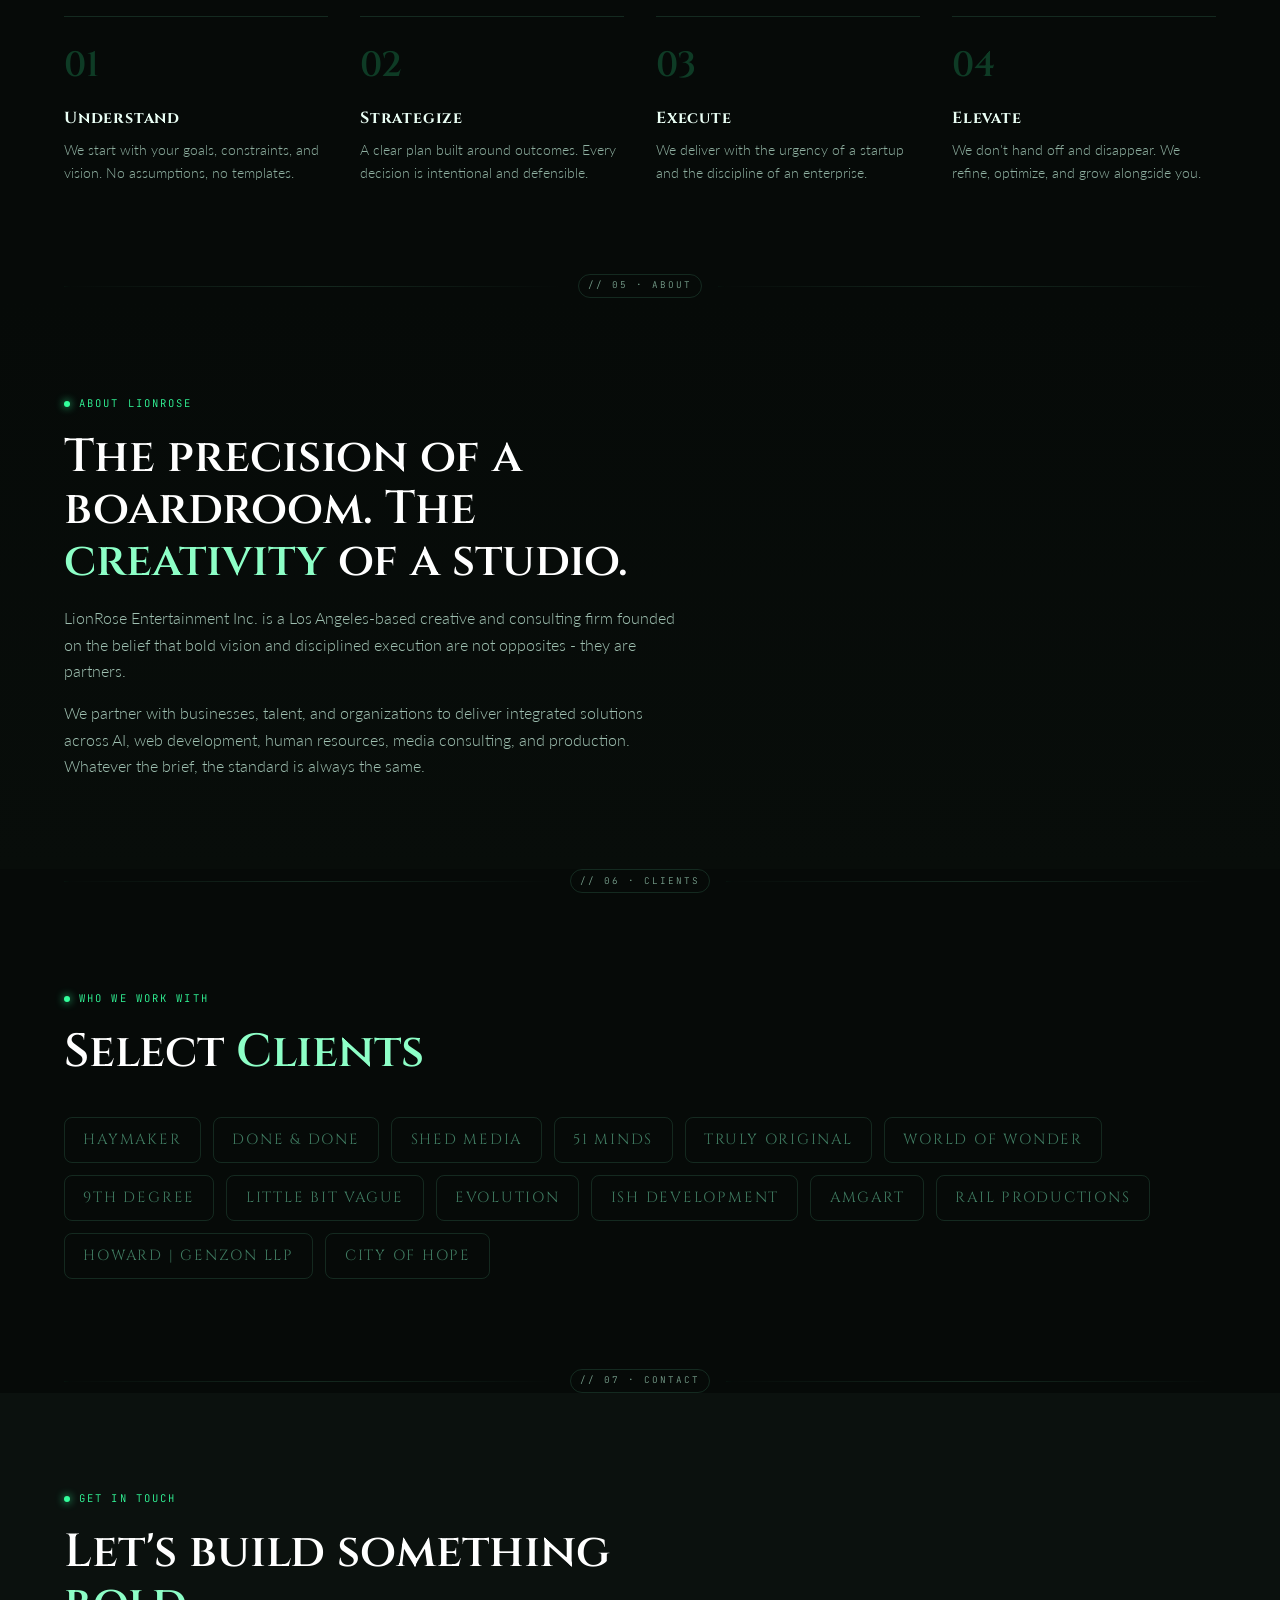
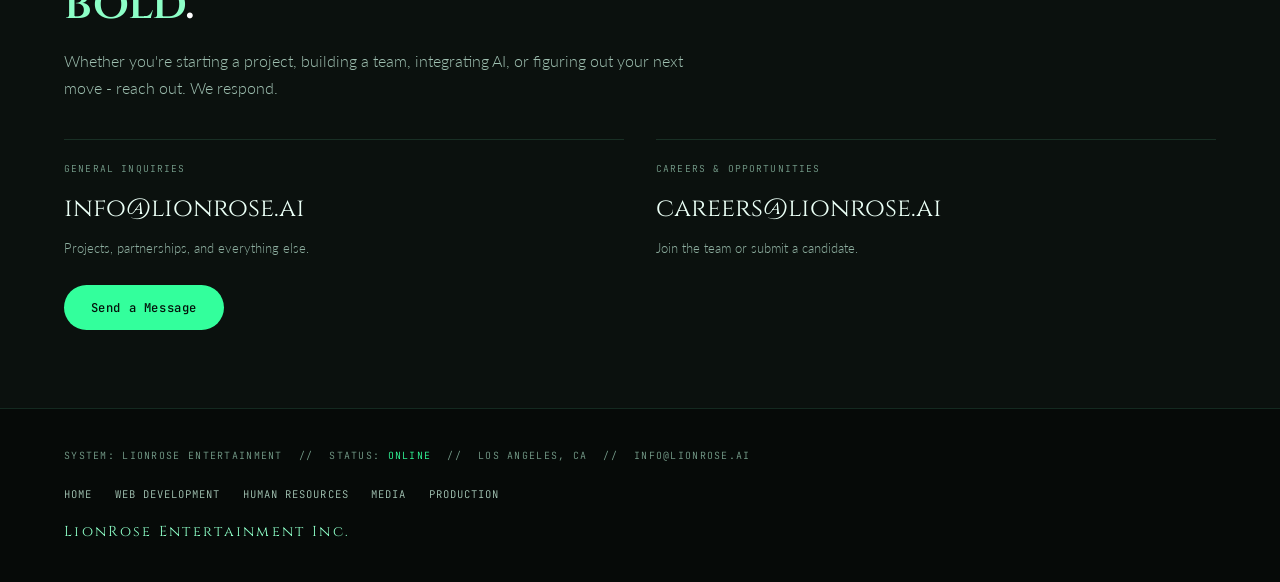
==== commit e9480781: "Predictor: generic prediction-engine copy; Book-Keepr: In Testing Co-Authored-By: Claude Opus 5.5 <n" ====
--- a/index.html
+++ b/index.html
@@ -130,7 +130,7 @@
       <a class="card pcard" href="p-book-keepr.html">
         <div class="thumb"><img src="products/book-keepr.svg" alt="Book-Keepr preview" loading="lazy" /></div>
         <div class="body">
-          <div class="top"><h3 class="dc">Book-Keepr</h3><span class="st">In Development</span></div>
+          <div class="top"><h3 class="dc">Book-Keepr</h3><span class="st beta">In Testing</span></div>
           <div class="tg">Bookkeeping on autopilot.</div>
           <p>AI categorizes and reconciles every transaction, so your books stay clean and closed.</p>
           <span class="golink">View project &#8599;</span>
@@ -185,8 +185,8 @@
         <div class="thumb"><img src="products/predictor.svg" alt="Predictor preview" loading="lazy" /></div>
         <div class="body">
           <div class="top"><h3 class="dc">Predictor</h3><span class="st">In Development</span></div>
-          <div class="tg">Price the odds before you play them.</div>
-          <p>A decision engine for sports prediction markets. It checks live prices against model odds, counts every fee, and sizes each position to survive losing streaks.</p>
+          <div class="tg">Know the odds before you commit.</div>
+          <p>A prediction engine that weighs live prices against independent probability models, counts every cost, and shows where a real edge exists.</p>
           <span class="golink">View project &#8599;</span>
         </div>
       </a>
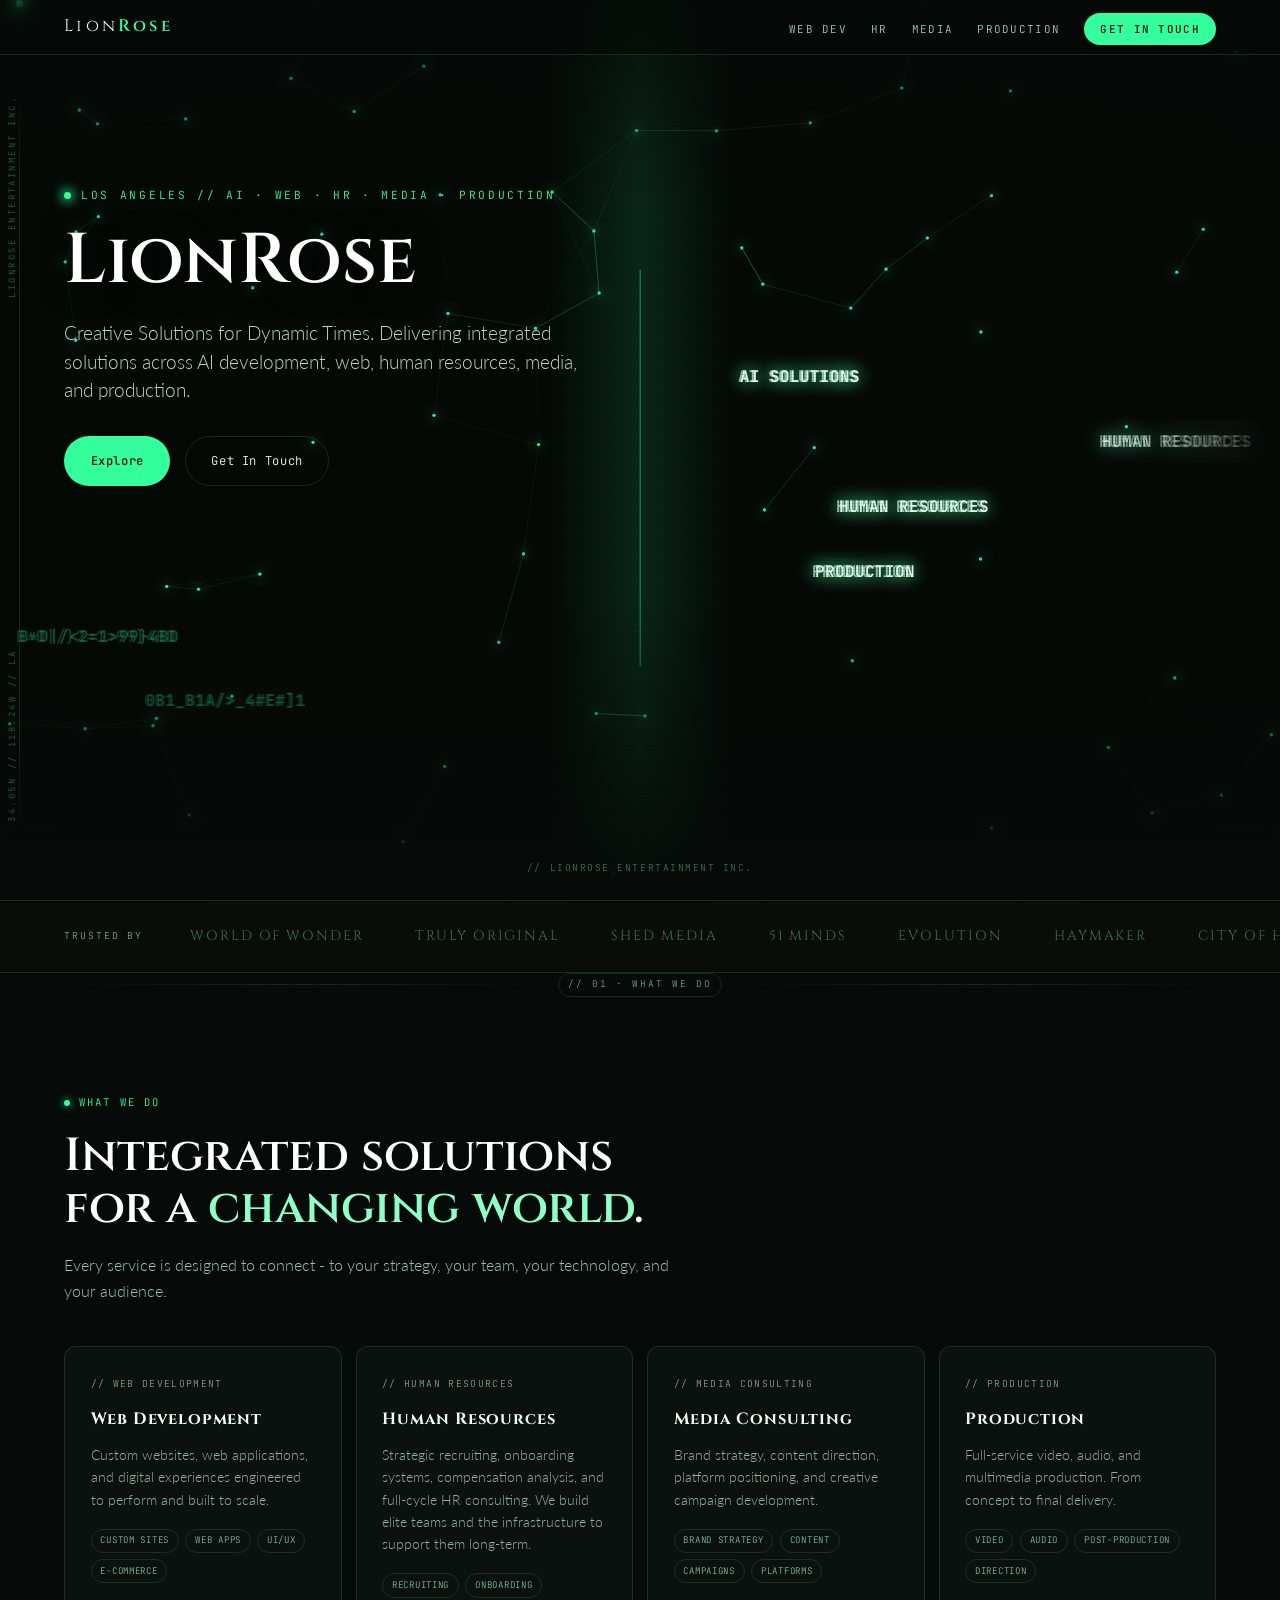
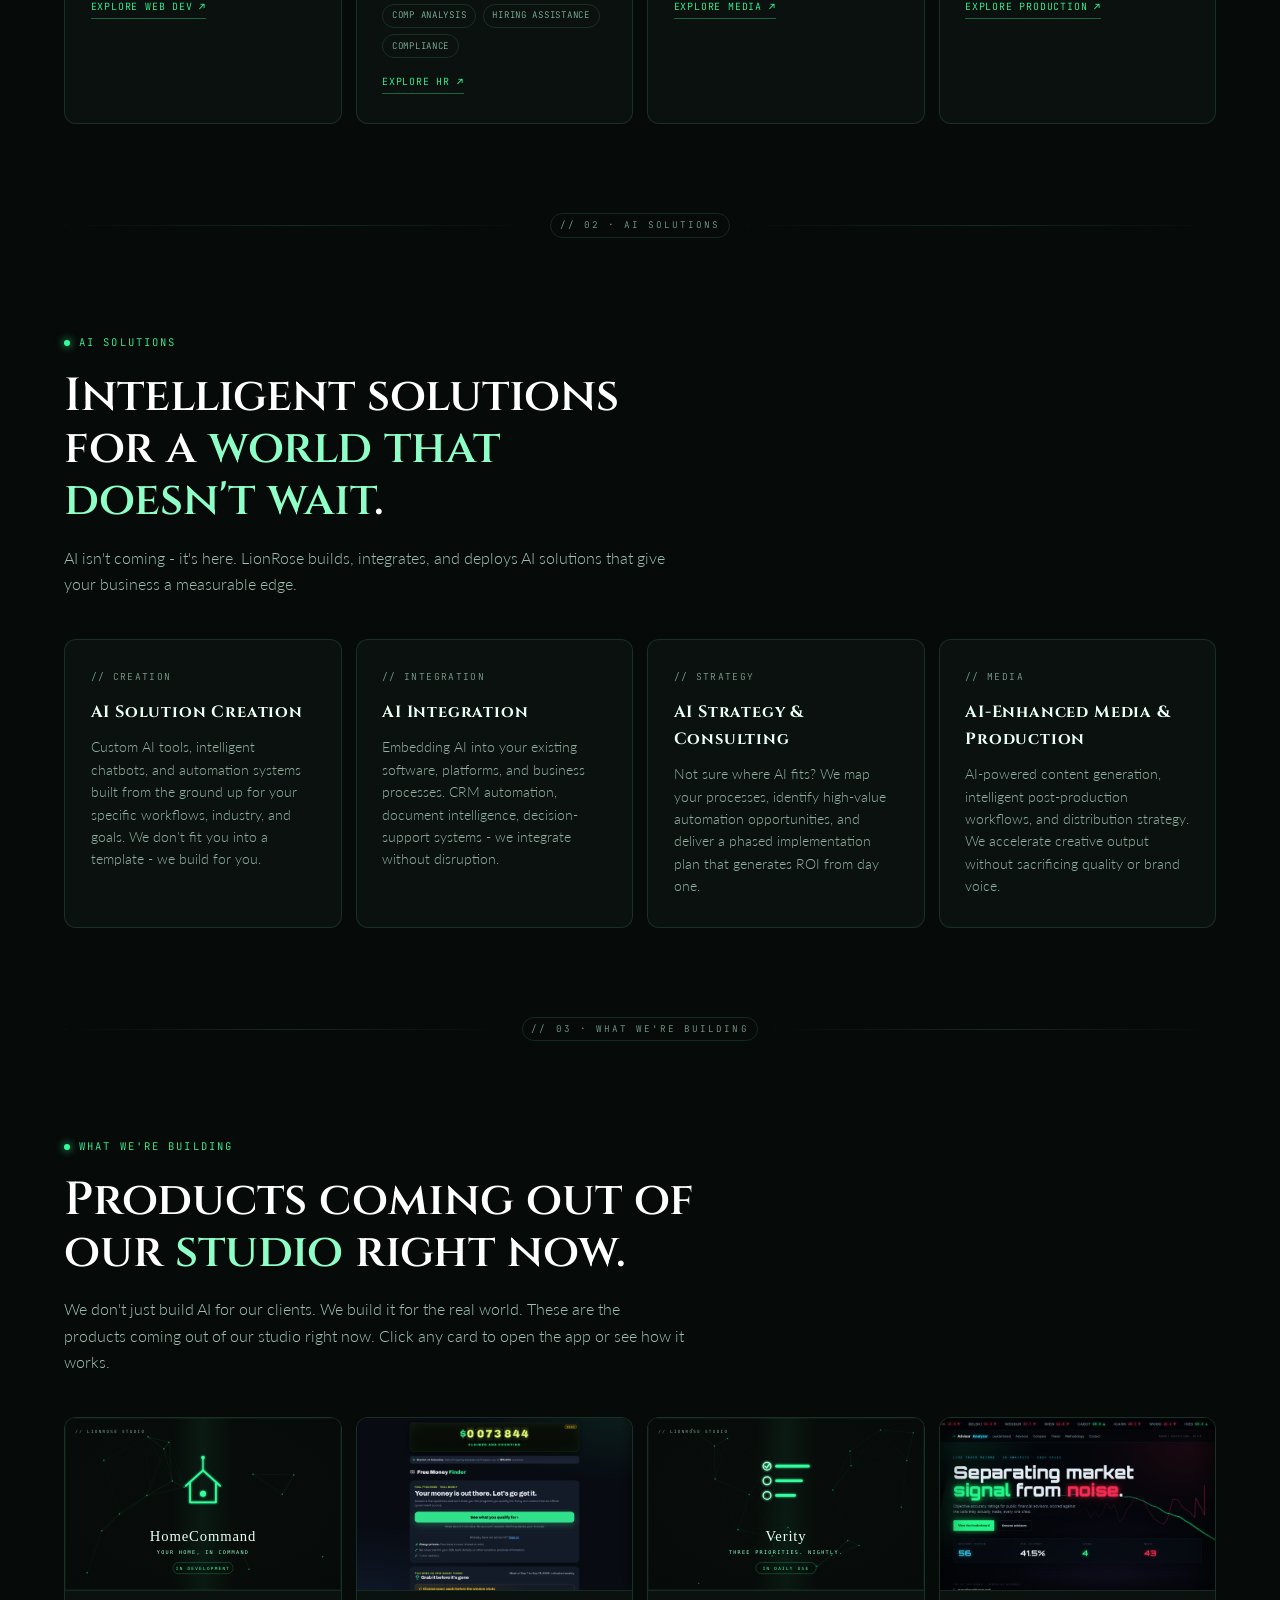
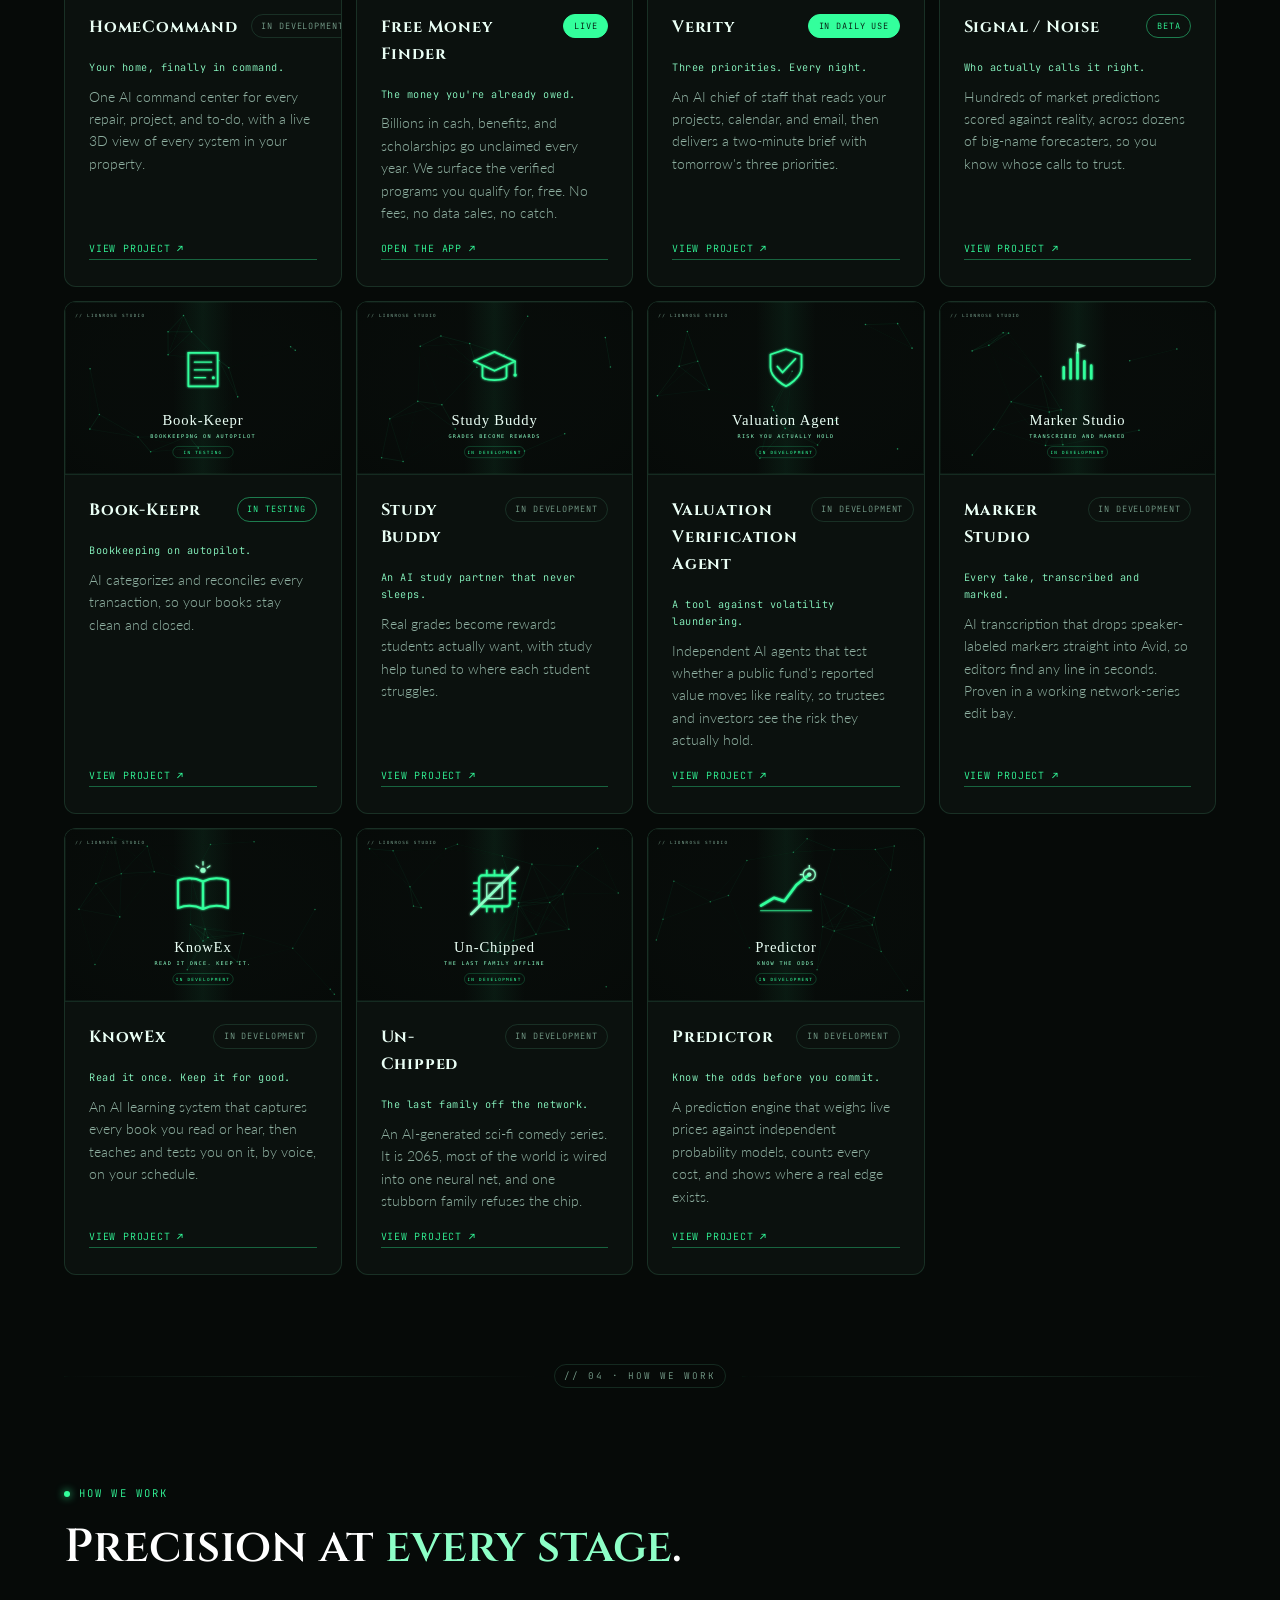
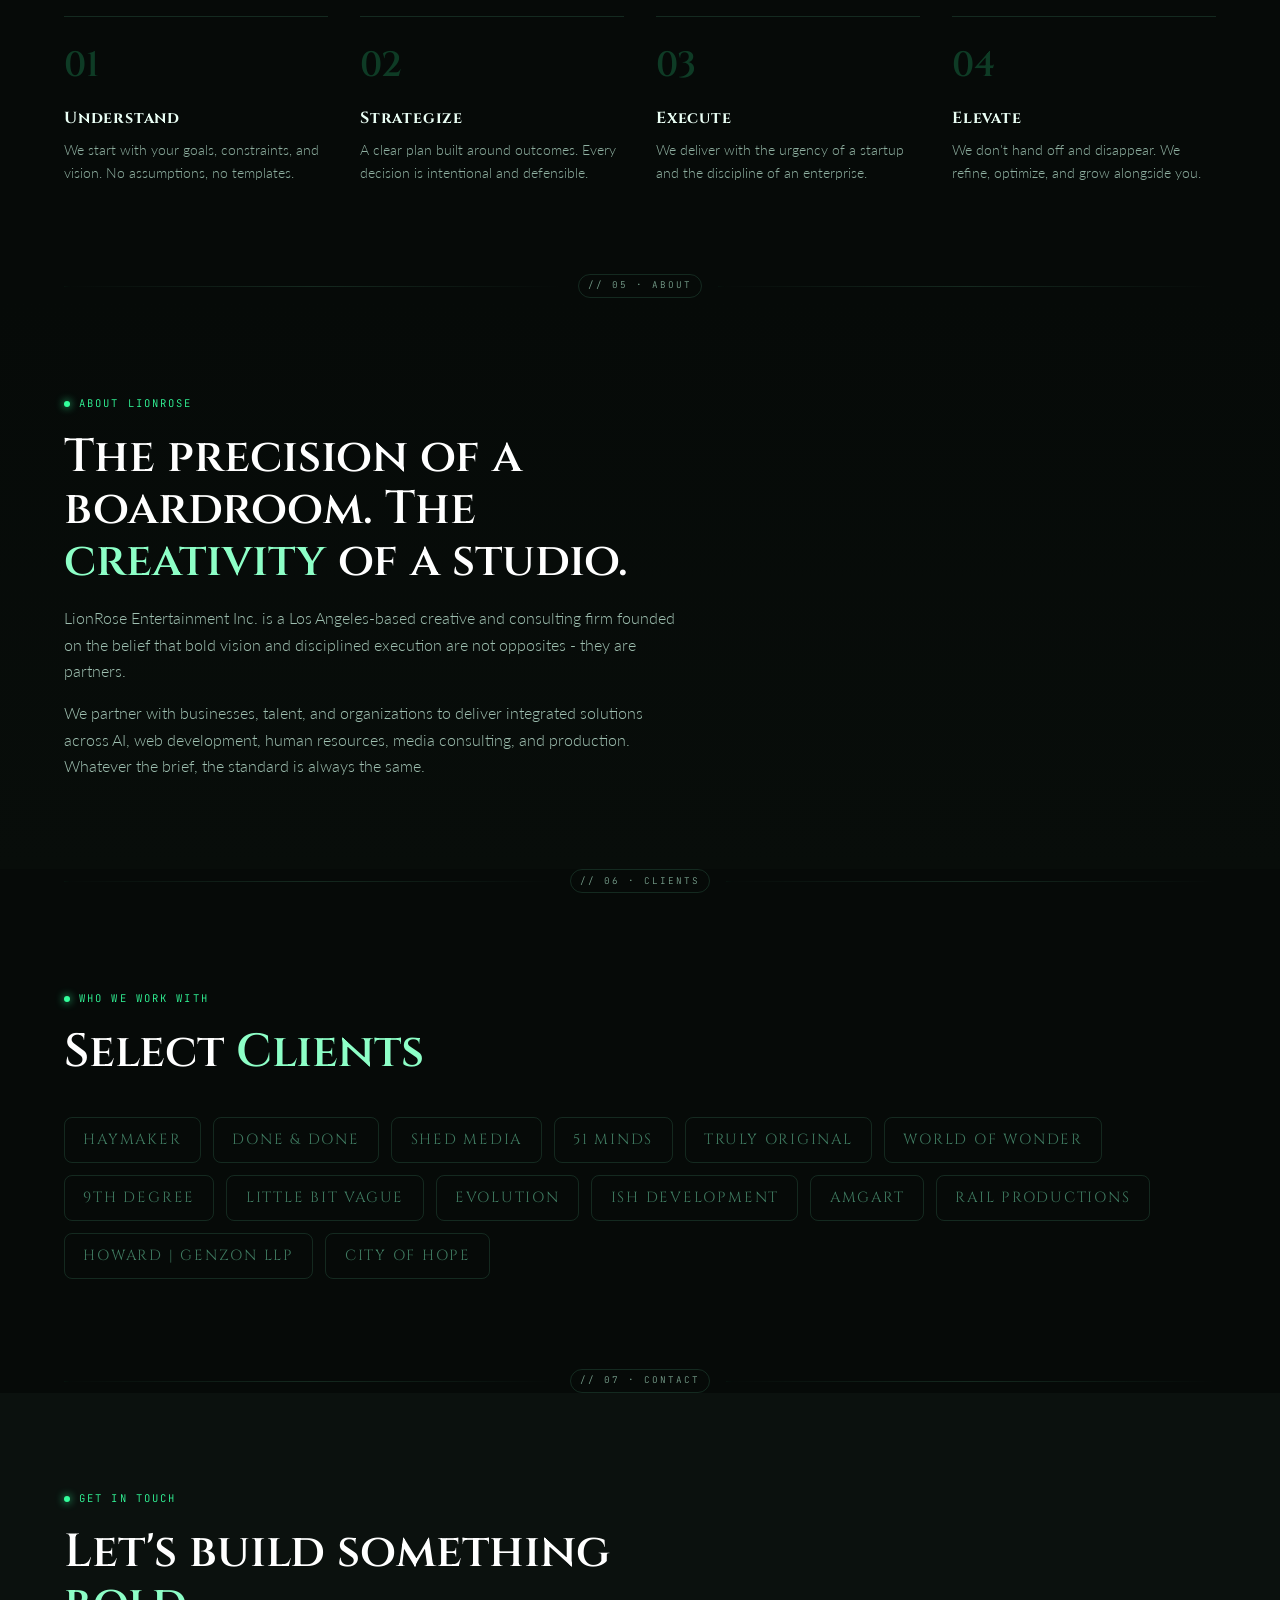
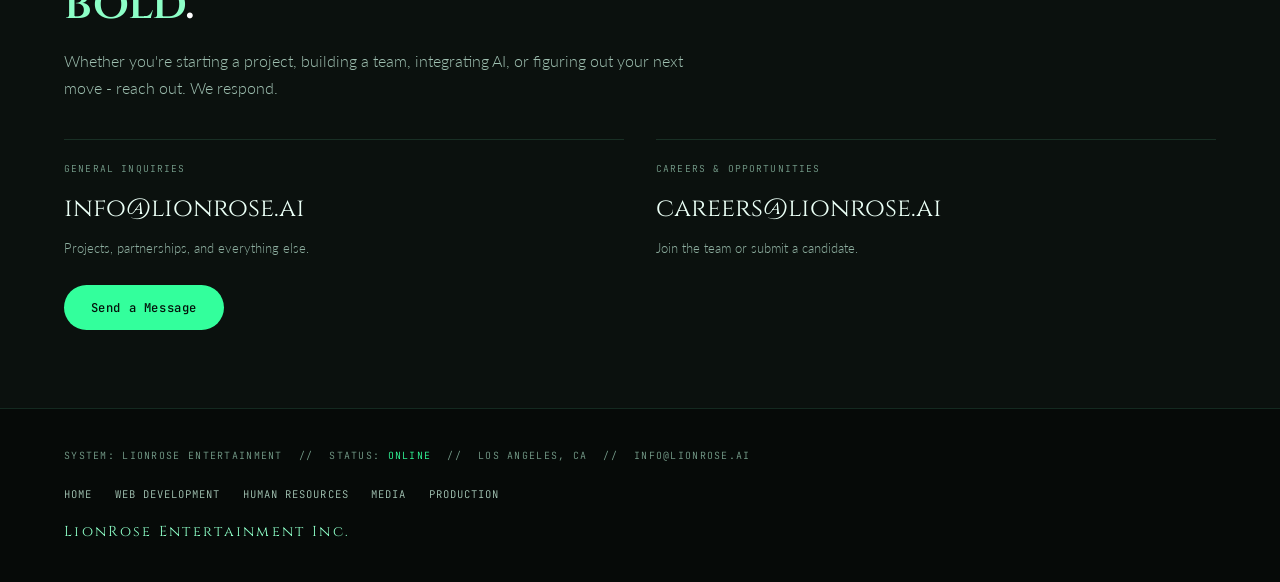
==== commit 1c3ed990: "Add Verity (AI chief of staff, In Daily Use) to What We're Building Co-Authored-By: Claude Opus 5.5 " ====
--- a/index.html
+++ b/index.html
@@ -118,6 +118,15 @@
           <span class="golink">Open the app &#8599;</span>
         </div>
       </a>
+      <a class="card pcard" href="p-verity.html">
+        <div class="thumb"><img src="products/verity.svg" alt="Verity preview" loading="lazy" /></div>
+        <div class="body">
+          <div class="top"><h3 class="dc">Verity</h3><span class="st live">In Daily Use</span></div>
+          <div class="tg">Three priorities. Every night.</div>
+          <p>An AI chief of staff that reads your projects, calendar, and email, then delivers a two-minute brief with tomorrow's three priorities.</p>
+          <span class="golink">View project &#8599;</span>
+        </div>
+      </a>
       <a class="card pcard" href="p-signal-noise.html">
         <div class="thumb"><img src="products/signal-noise-app.png" alt="Signal / Noise preview" loading="lazy" /></div>
         <div class="body">
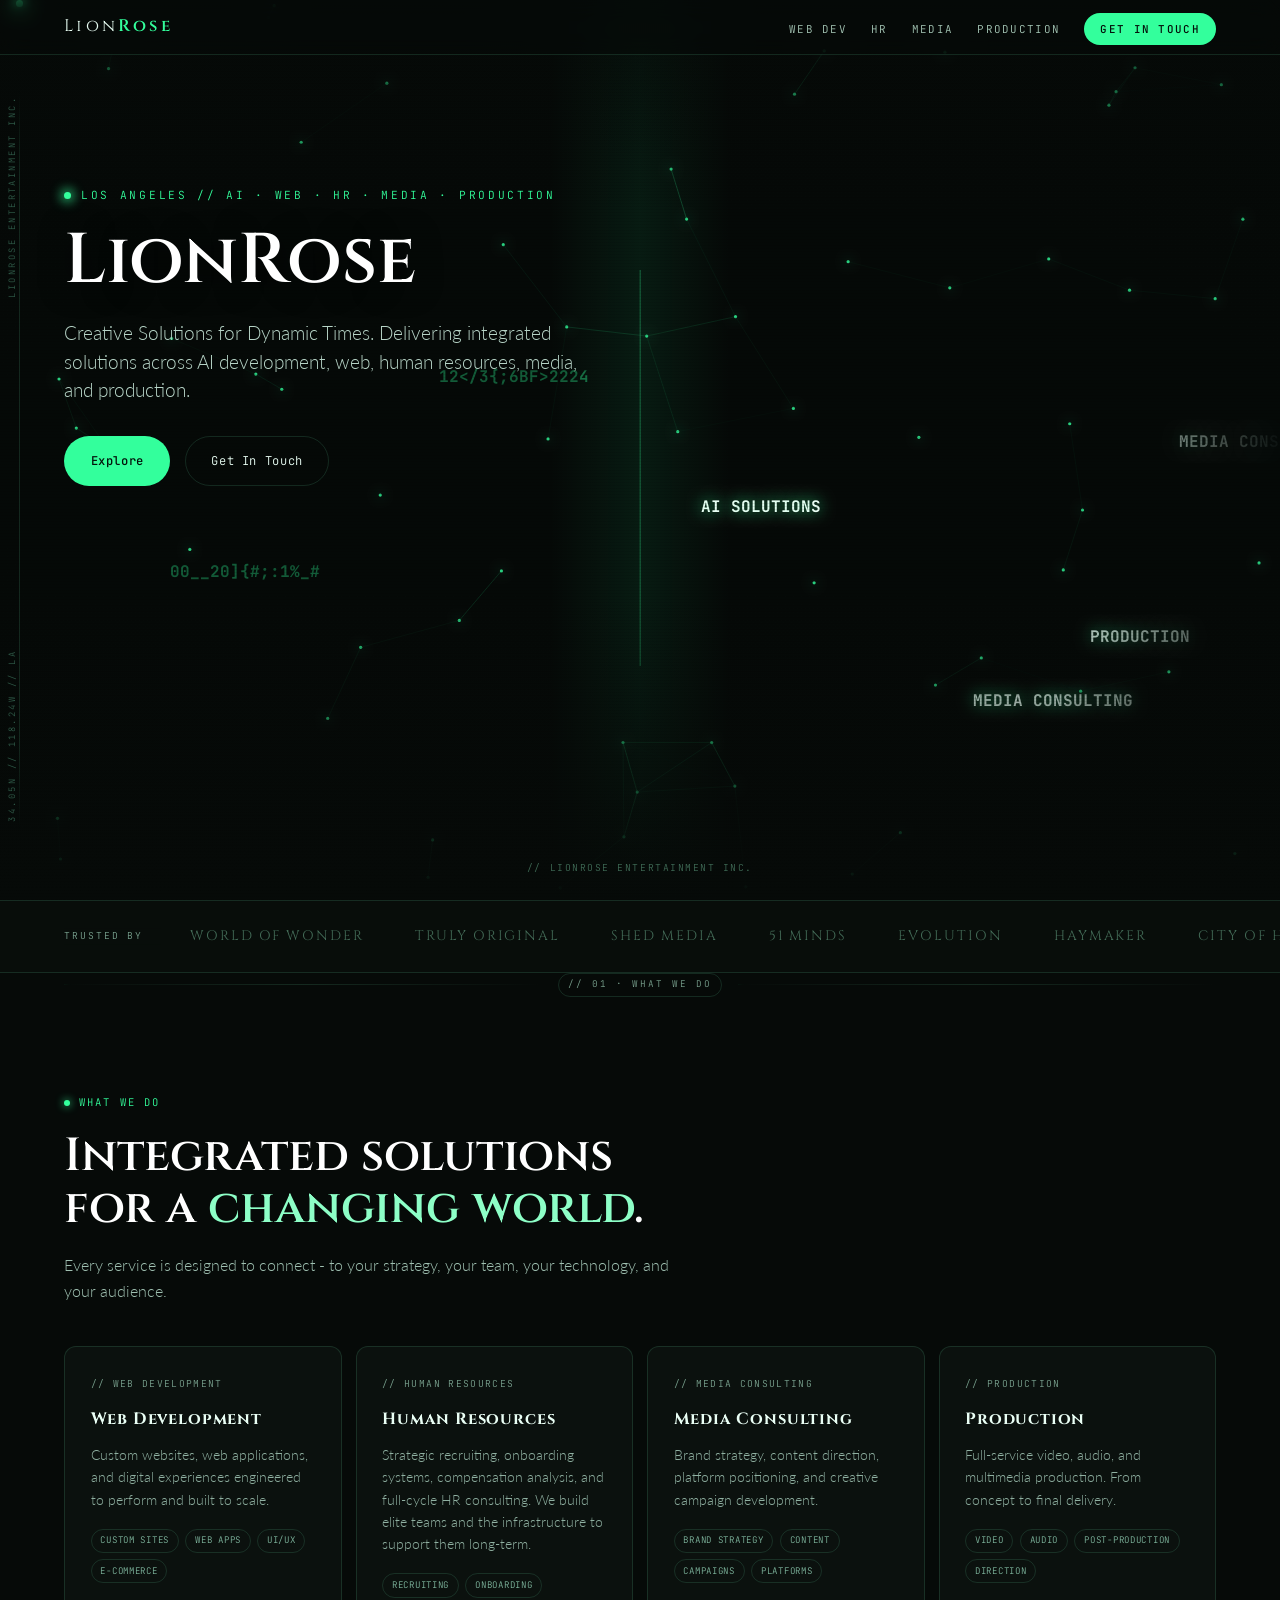
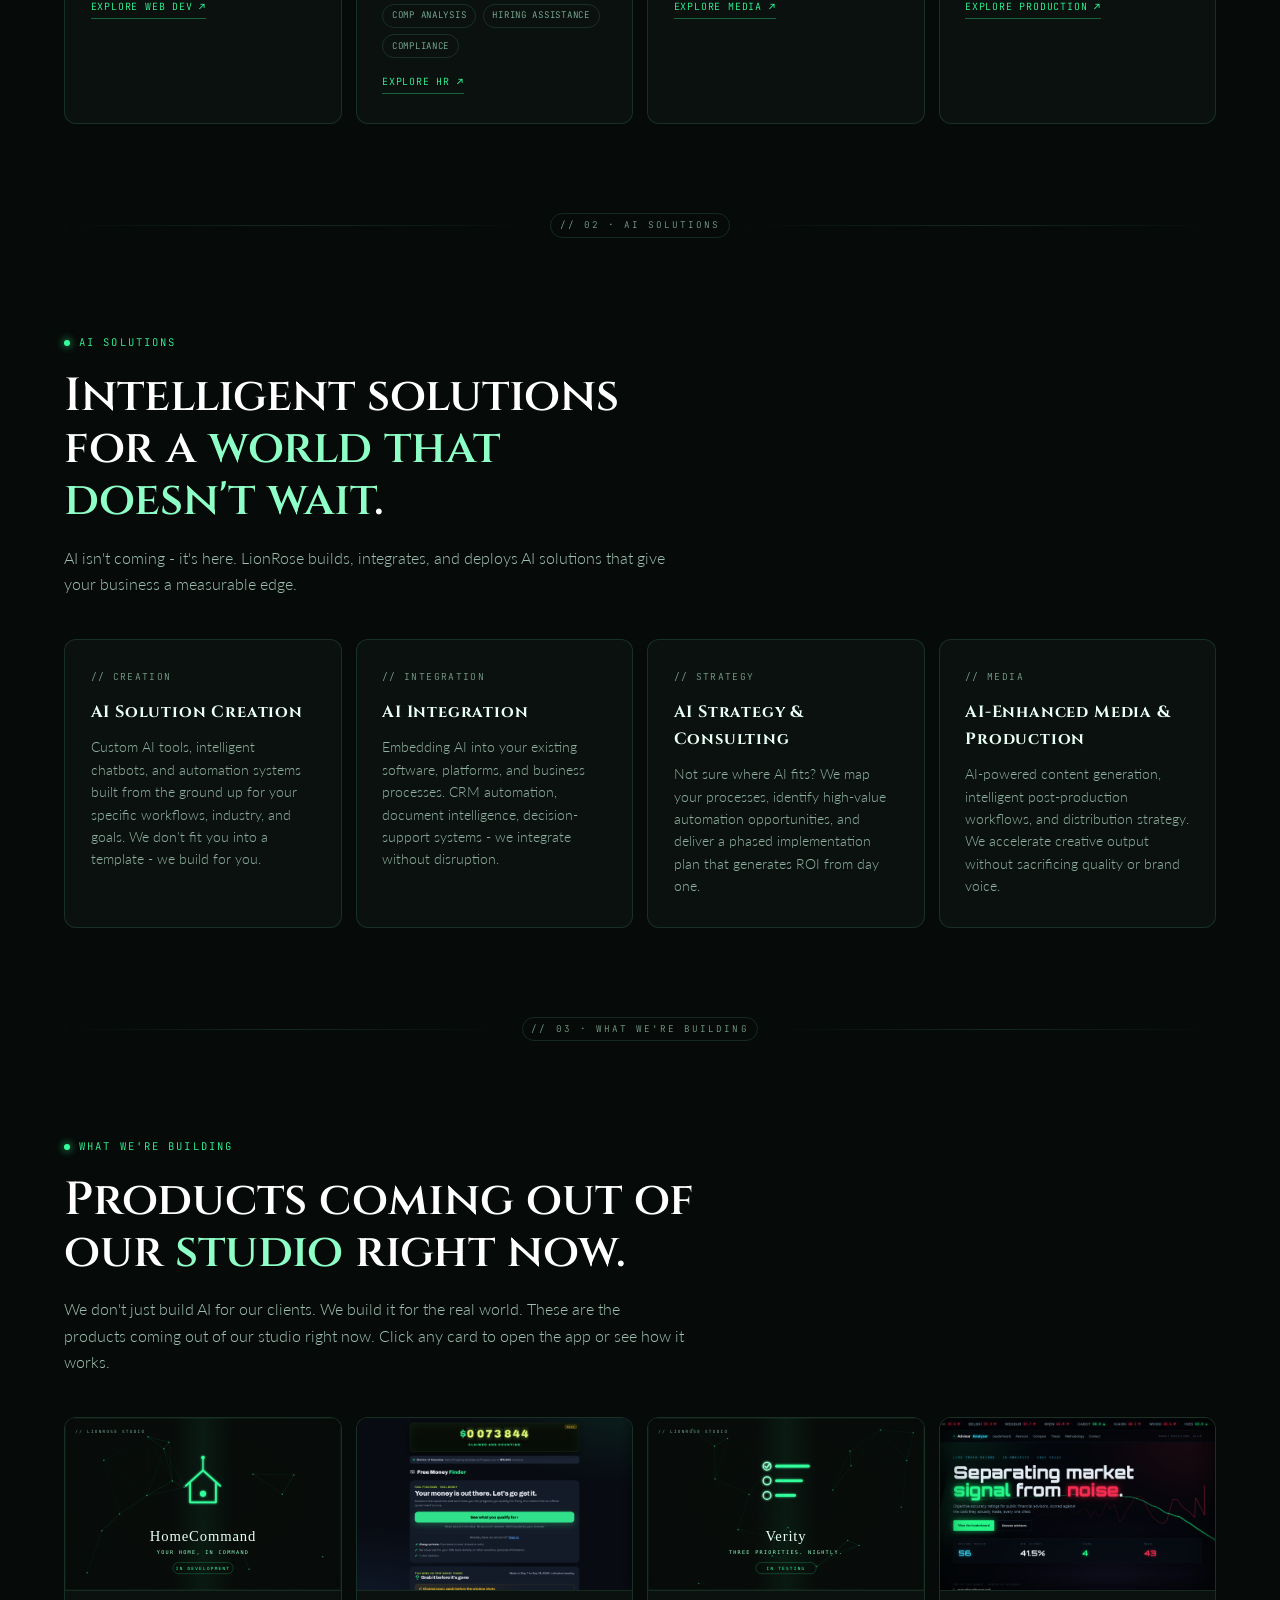
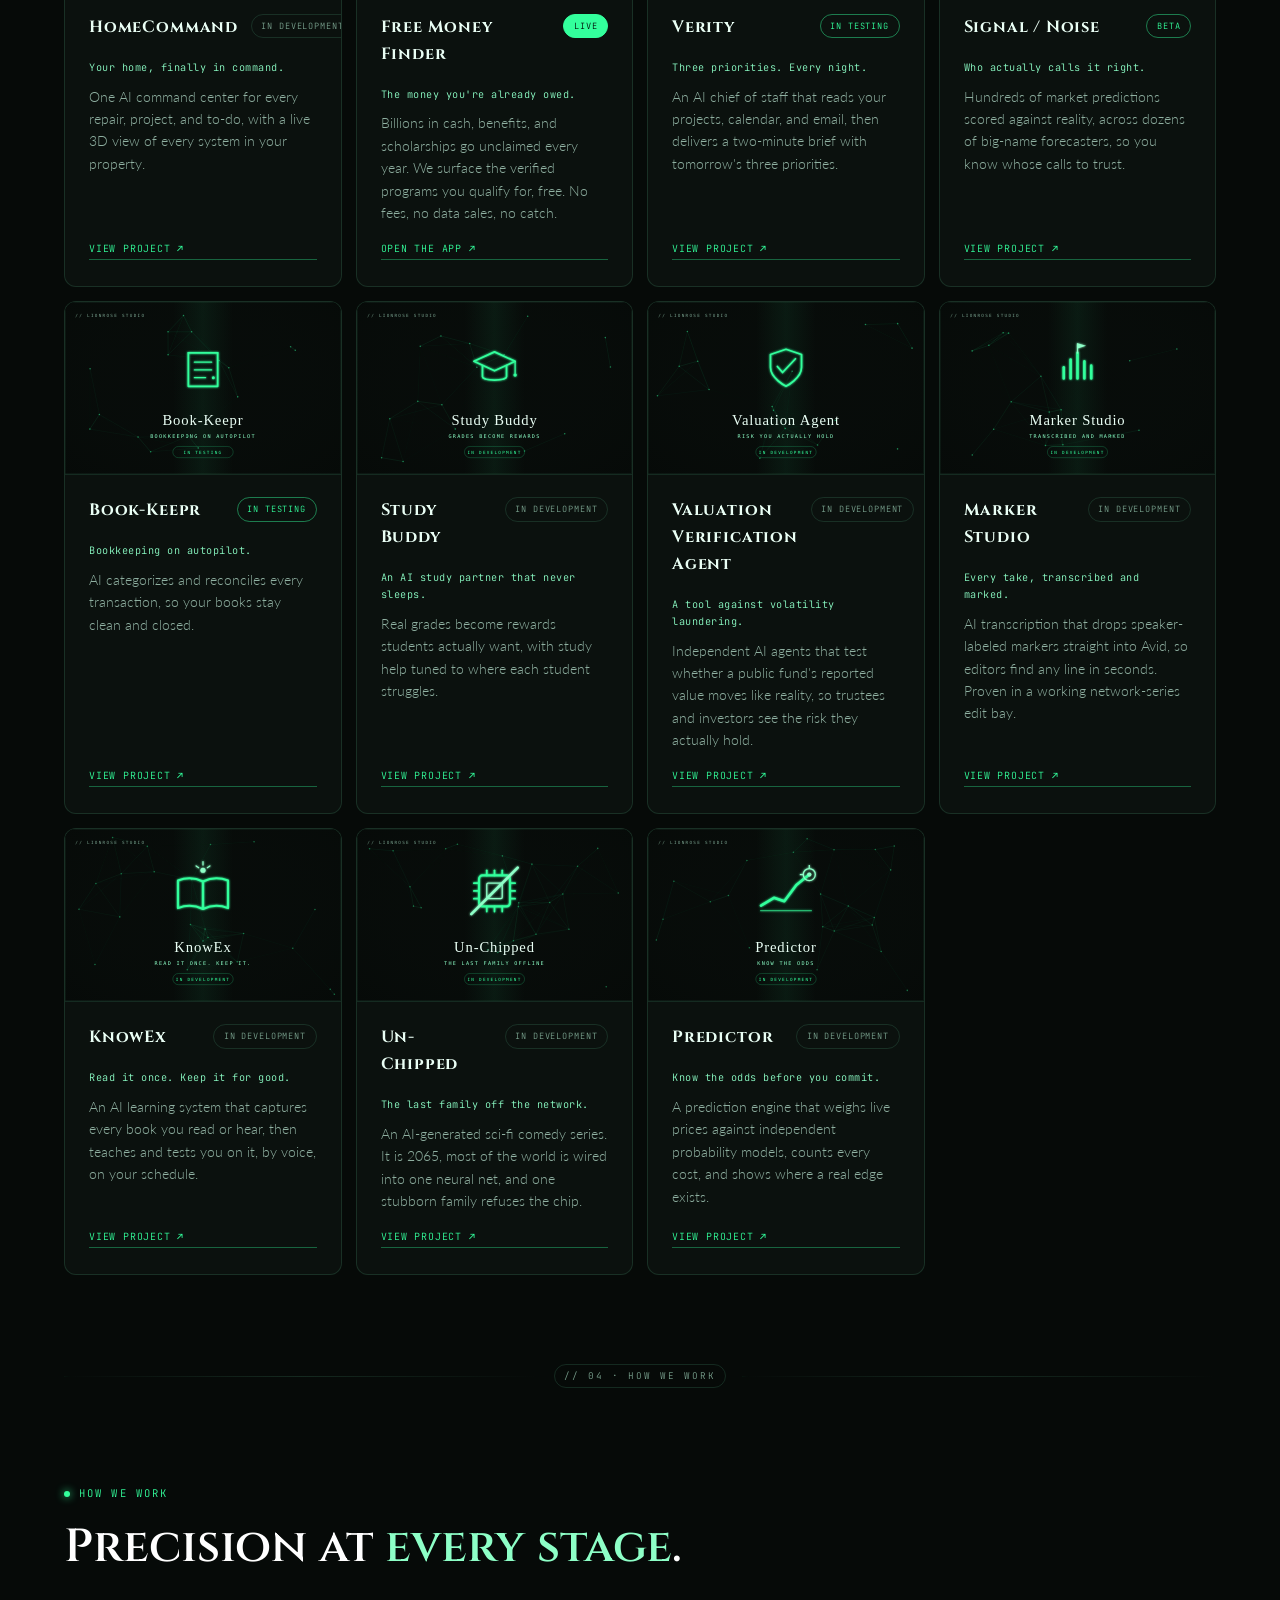
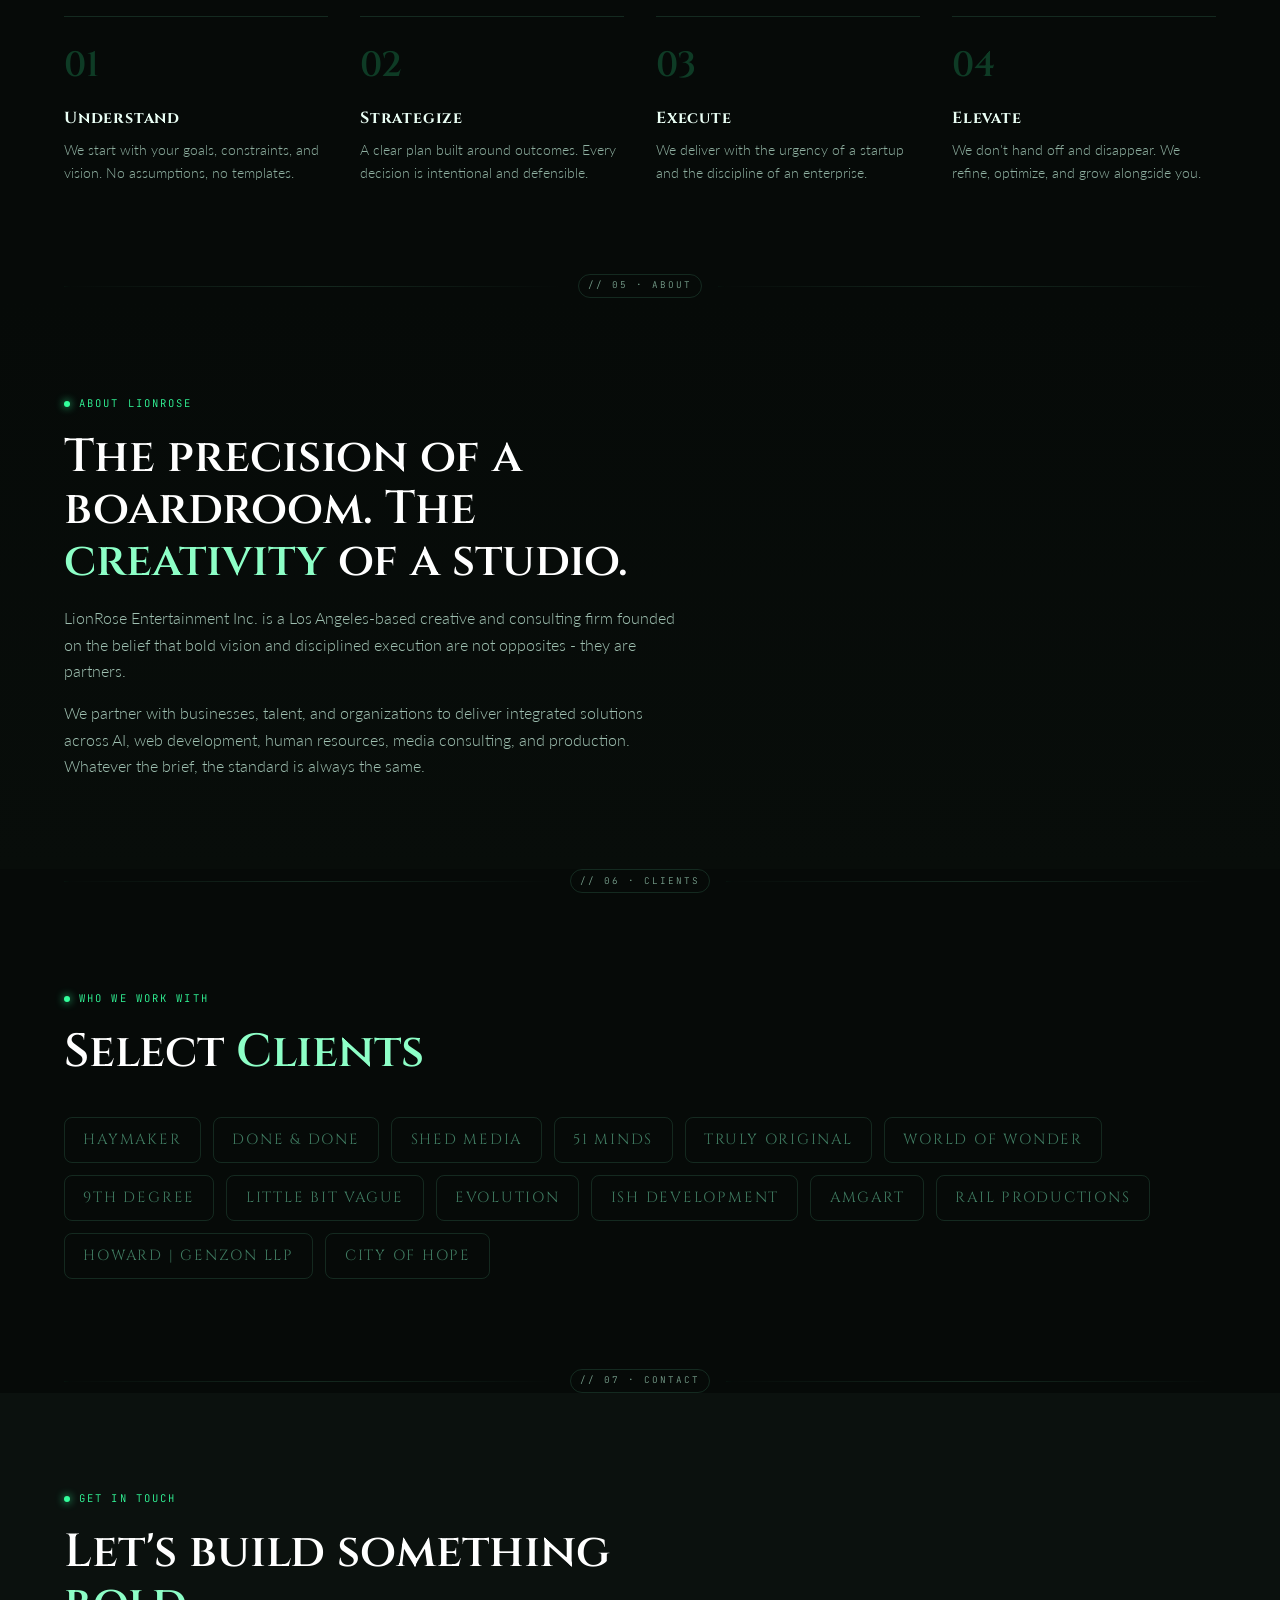
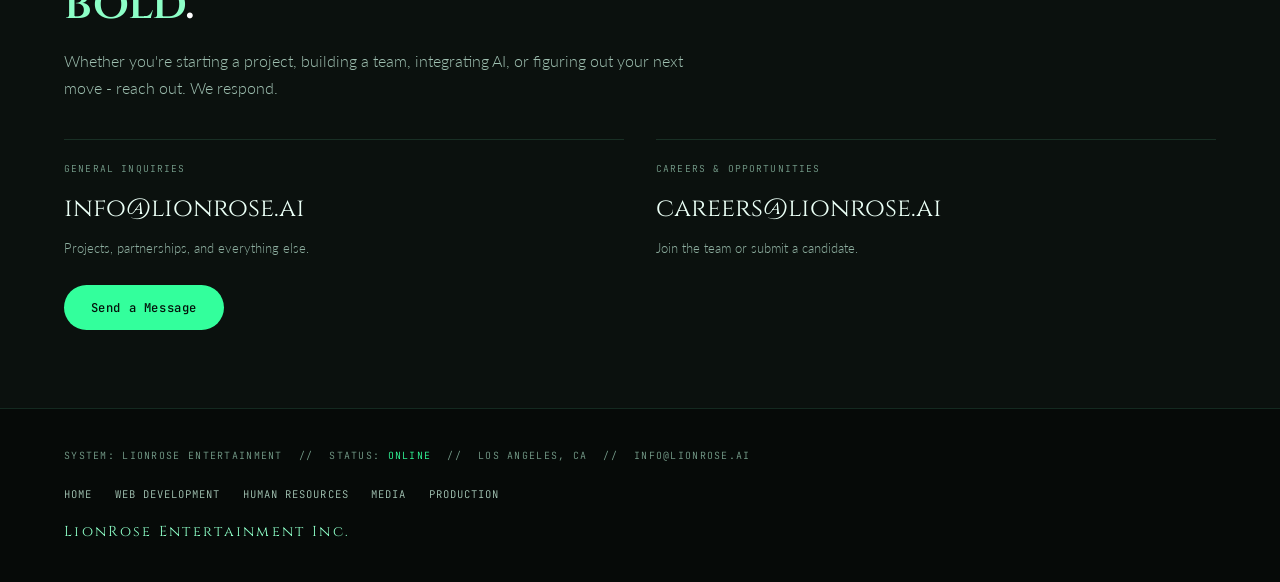
==== commit b7e0af68: "Verity: In Testing, remove availability language Co-Authored-By: Claude Opus 5.5 <noreply@anthropic." ====
--- a/index.html
+++ b/index.html
@@ -121,7 +121,7 @@
       <a class="card pcard" href="p-verity.html">
         <div class="thumb"><img src="products/verity.svg" alt="Verity preview" loading="lazy" /></div>
         <div class="body">
-          <div class="top"><h3 class="dc">Verity</h3><span class="st live">In Daily Use</span></div>
+          <div class="top"><h3 class="dc">Verity</h3><span class="st beta">In Testing</span></div>
           <div class="tg">Three priorities. Every night.</div>
           <p>An AI chief of staff that reads your projects, calendar, and email, then delivers a two-minute brief with tomorrow's three priorities.</p>
           <span class="golink">View project &#8599;</span>
